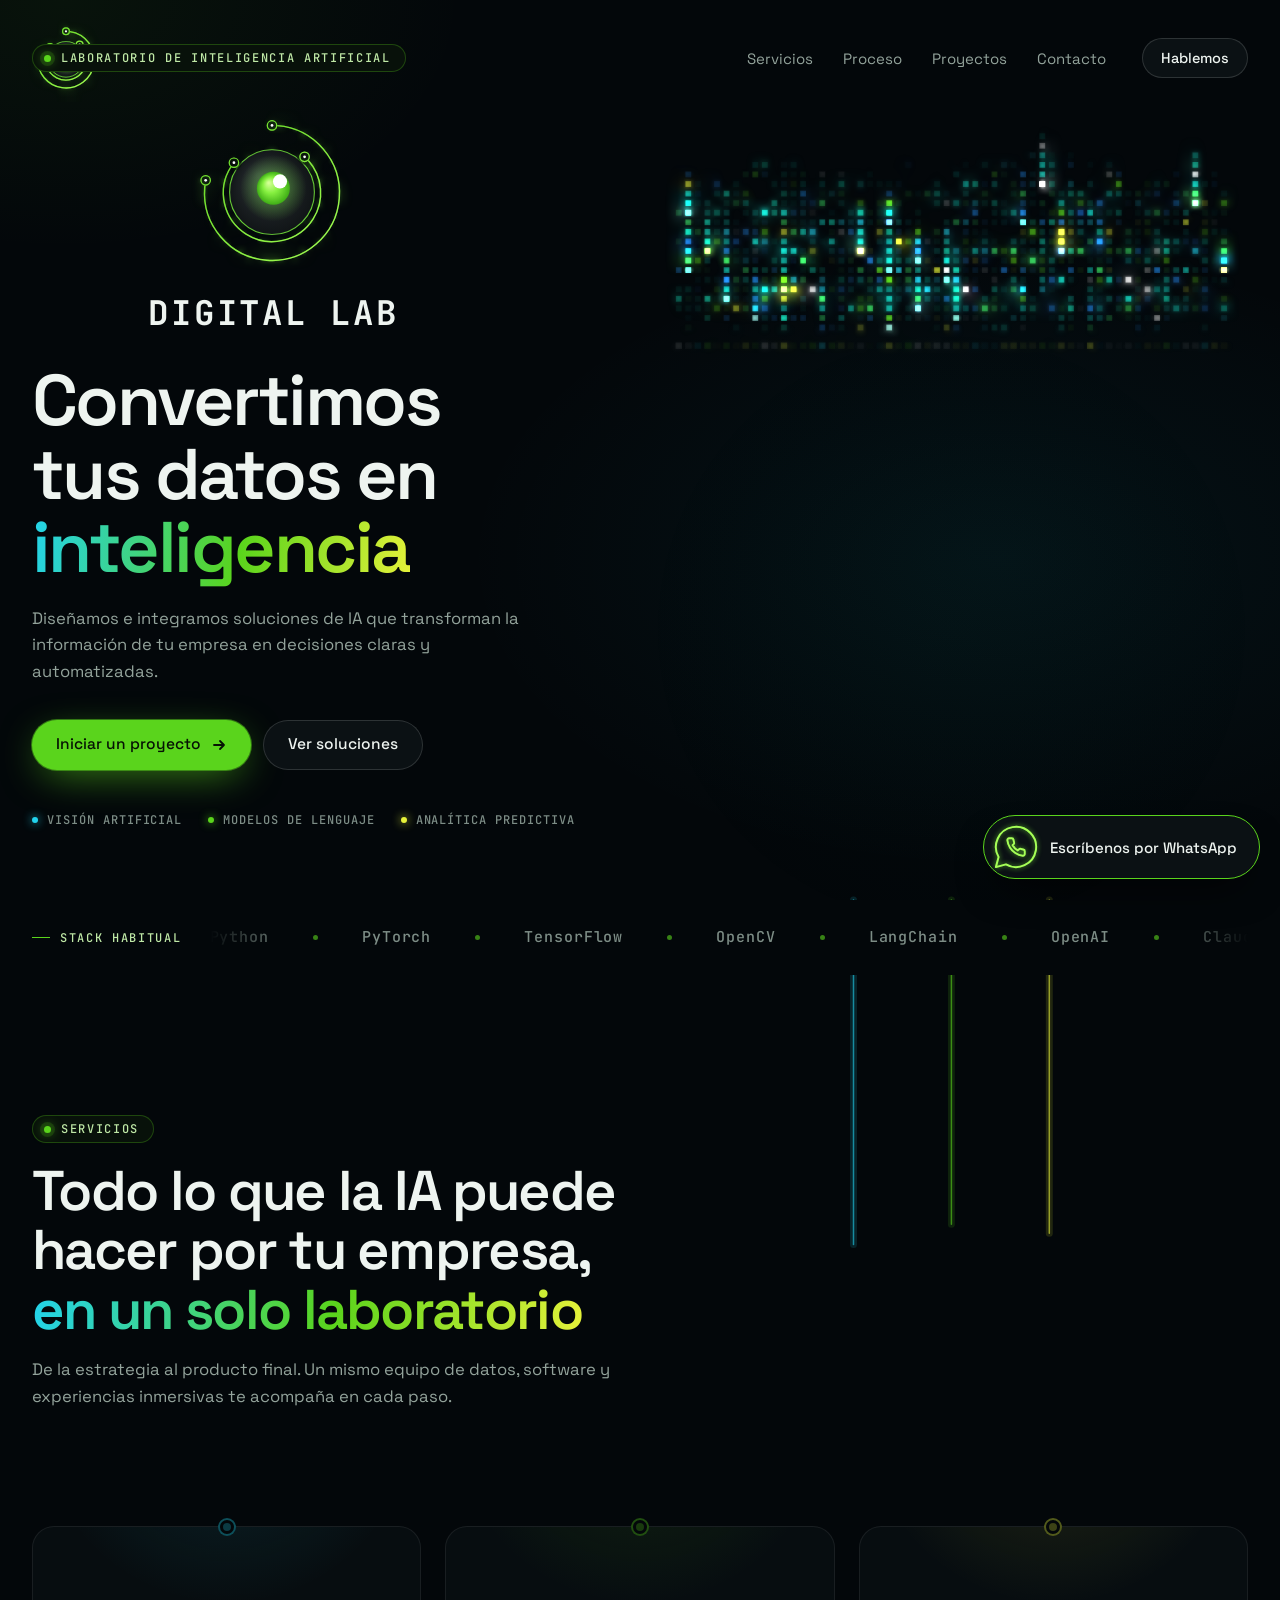
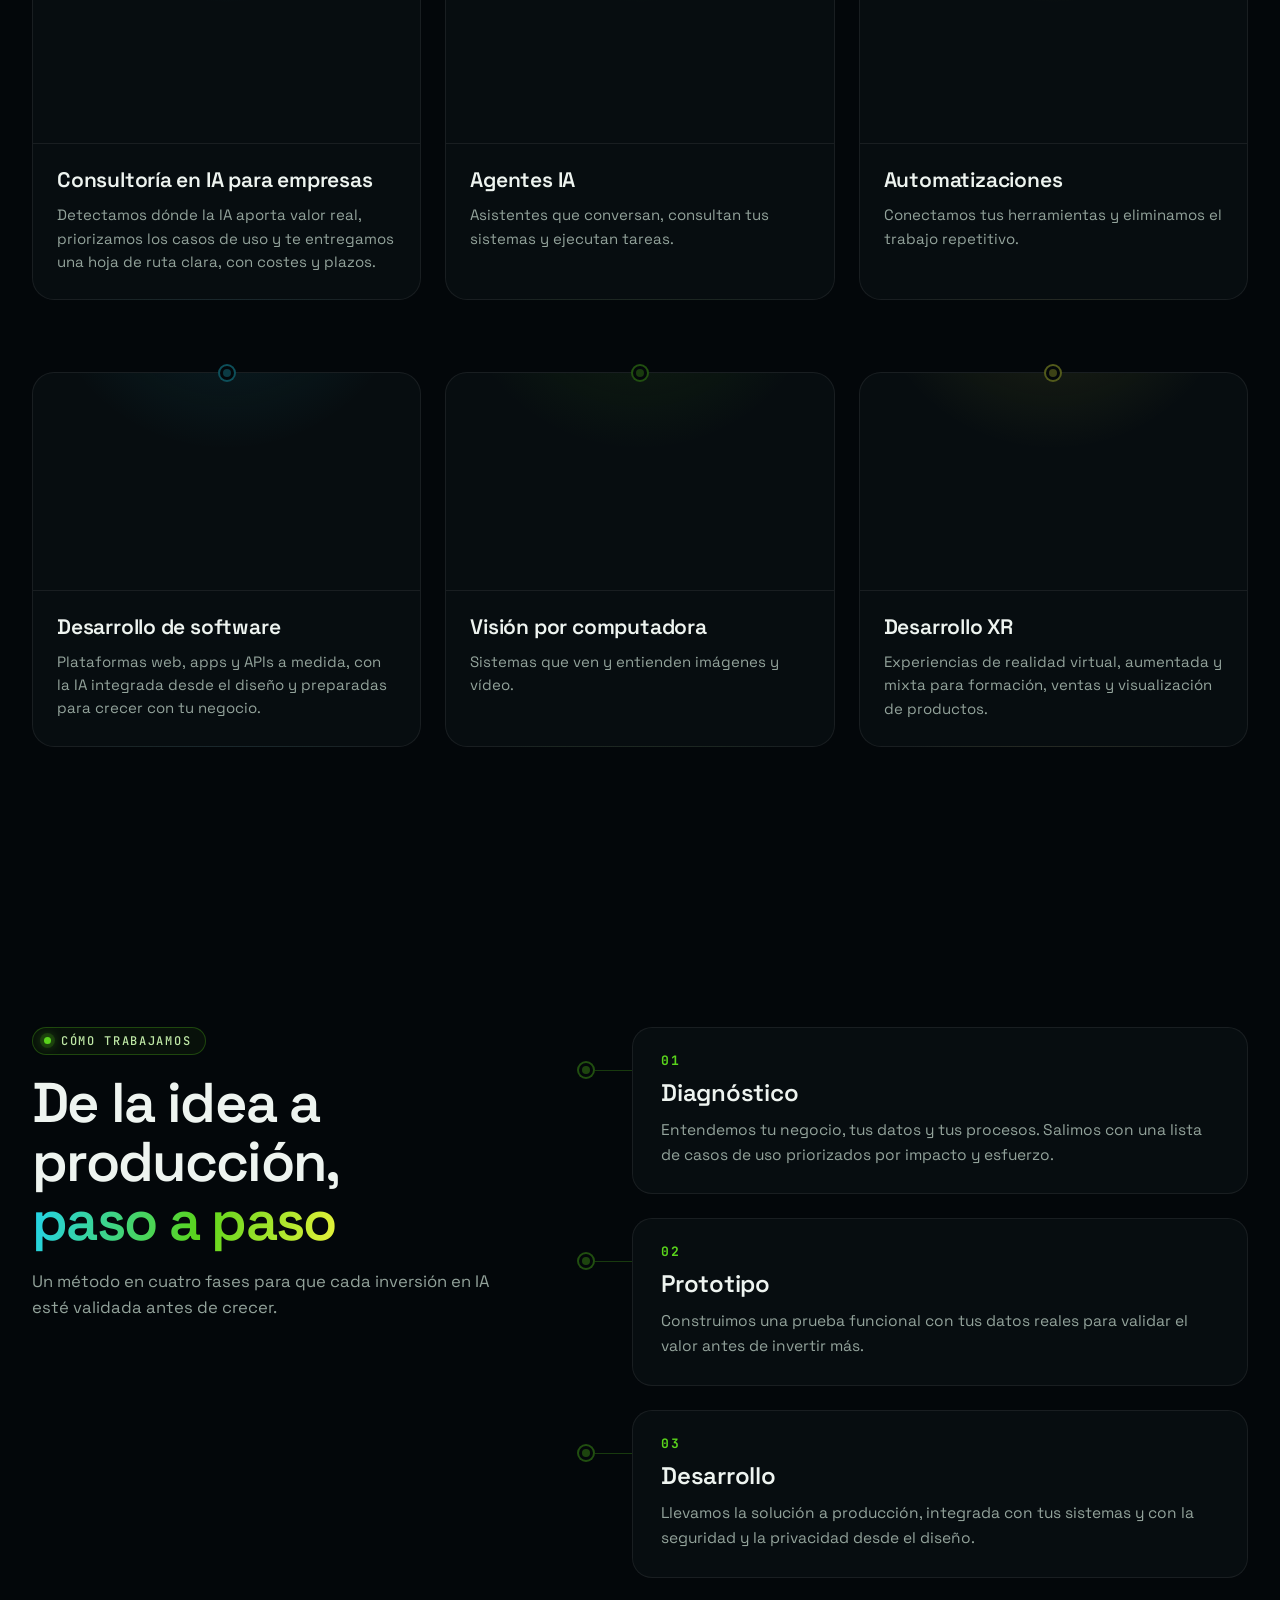
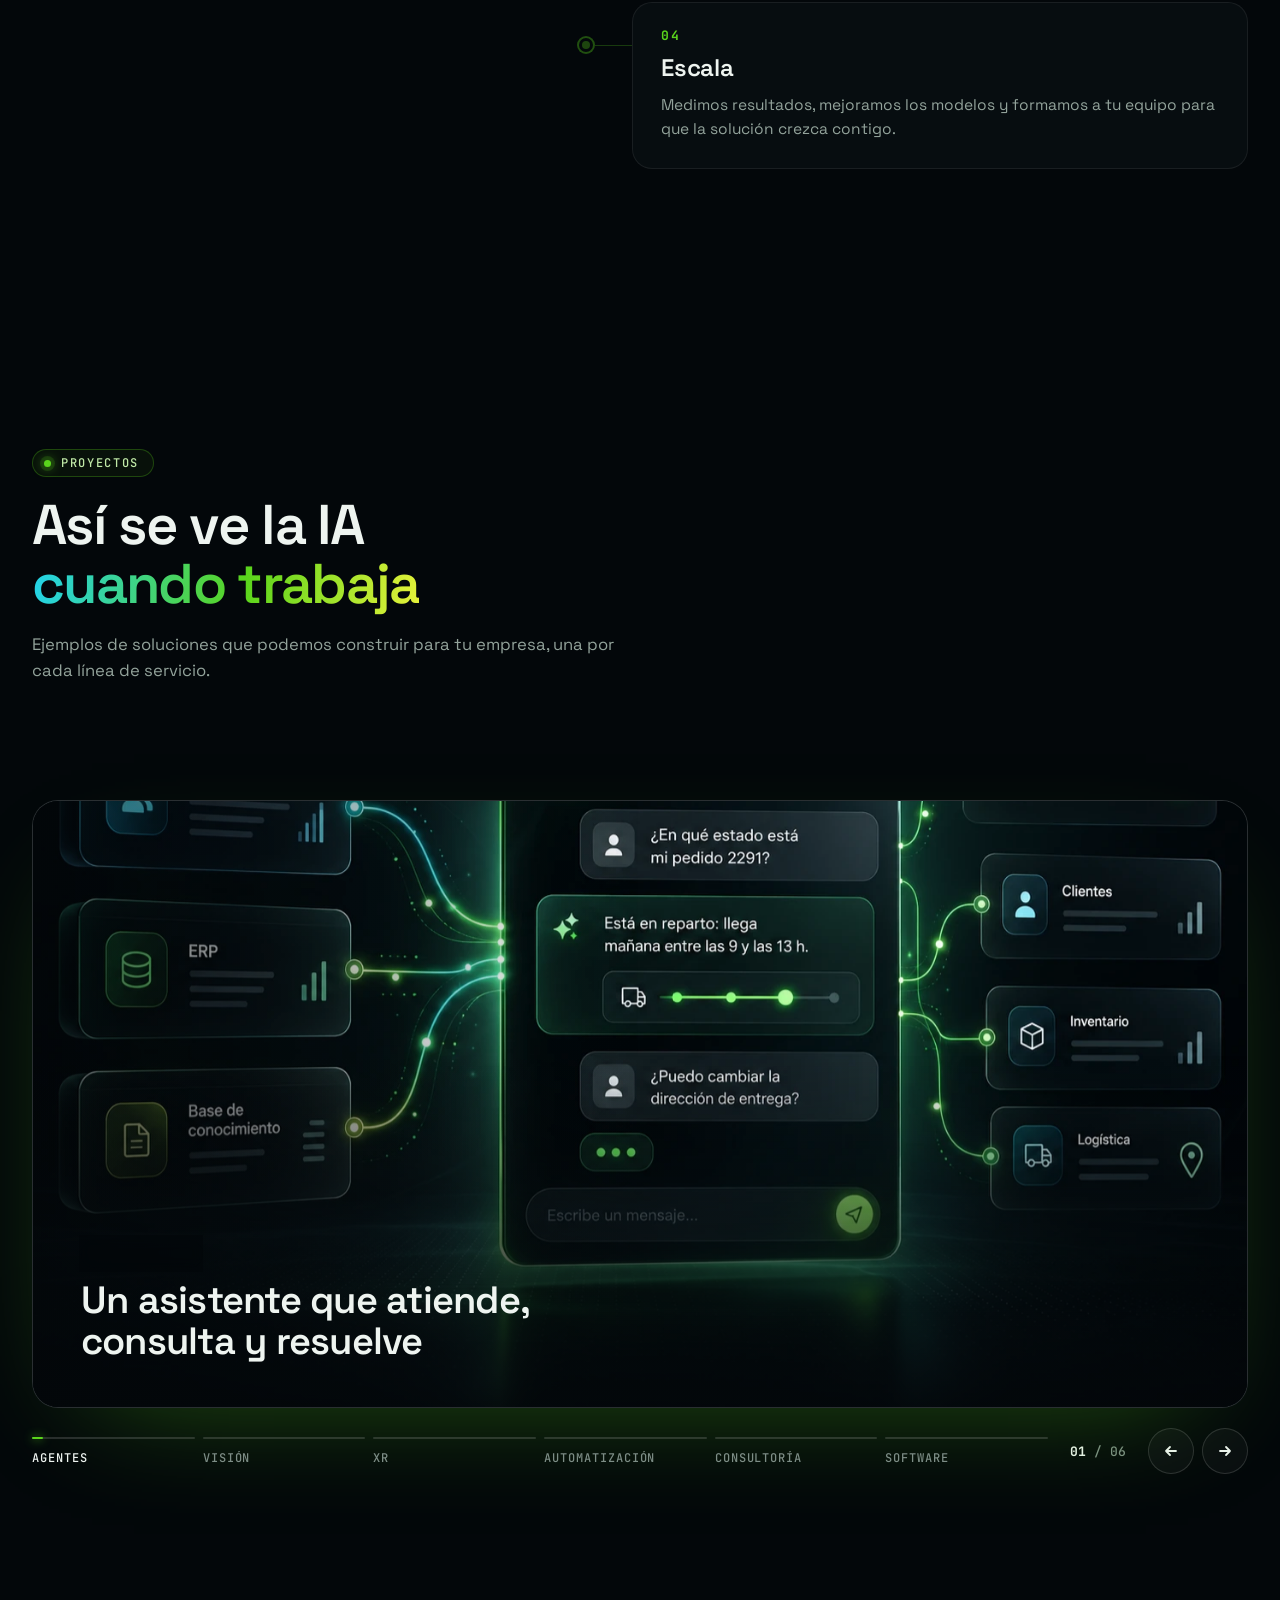
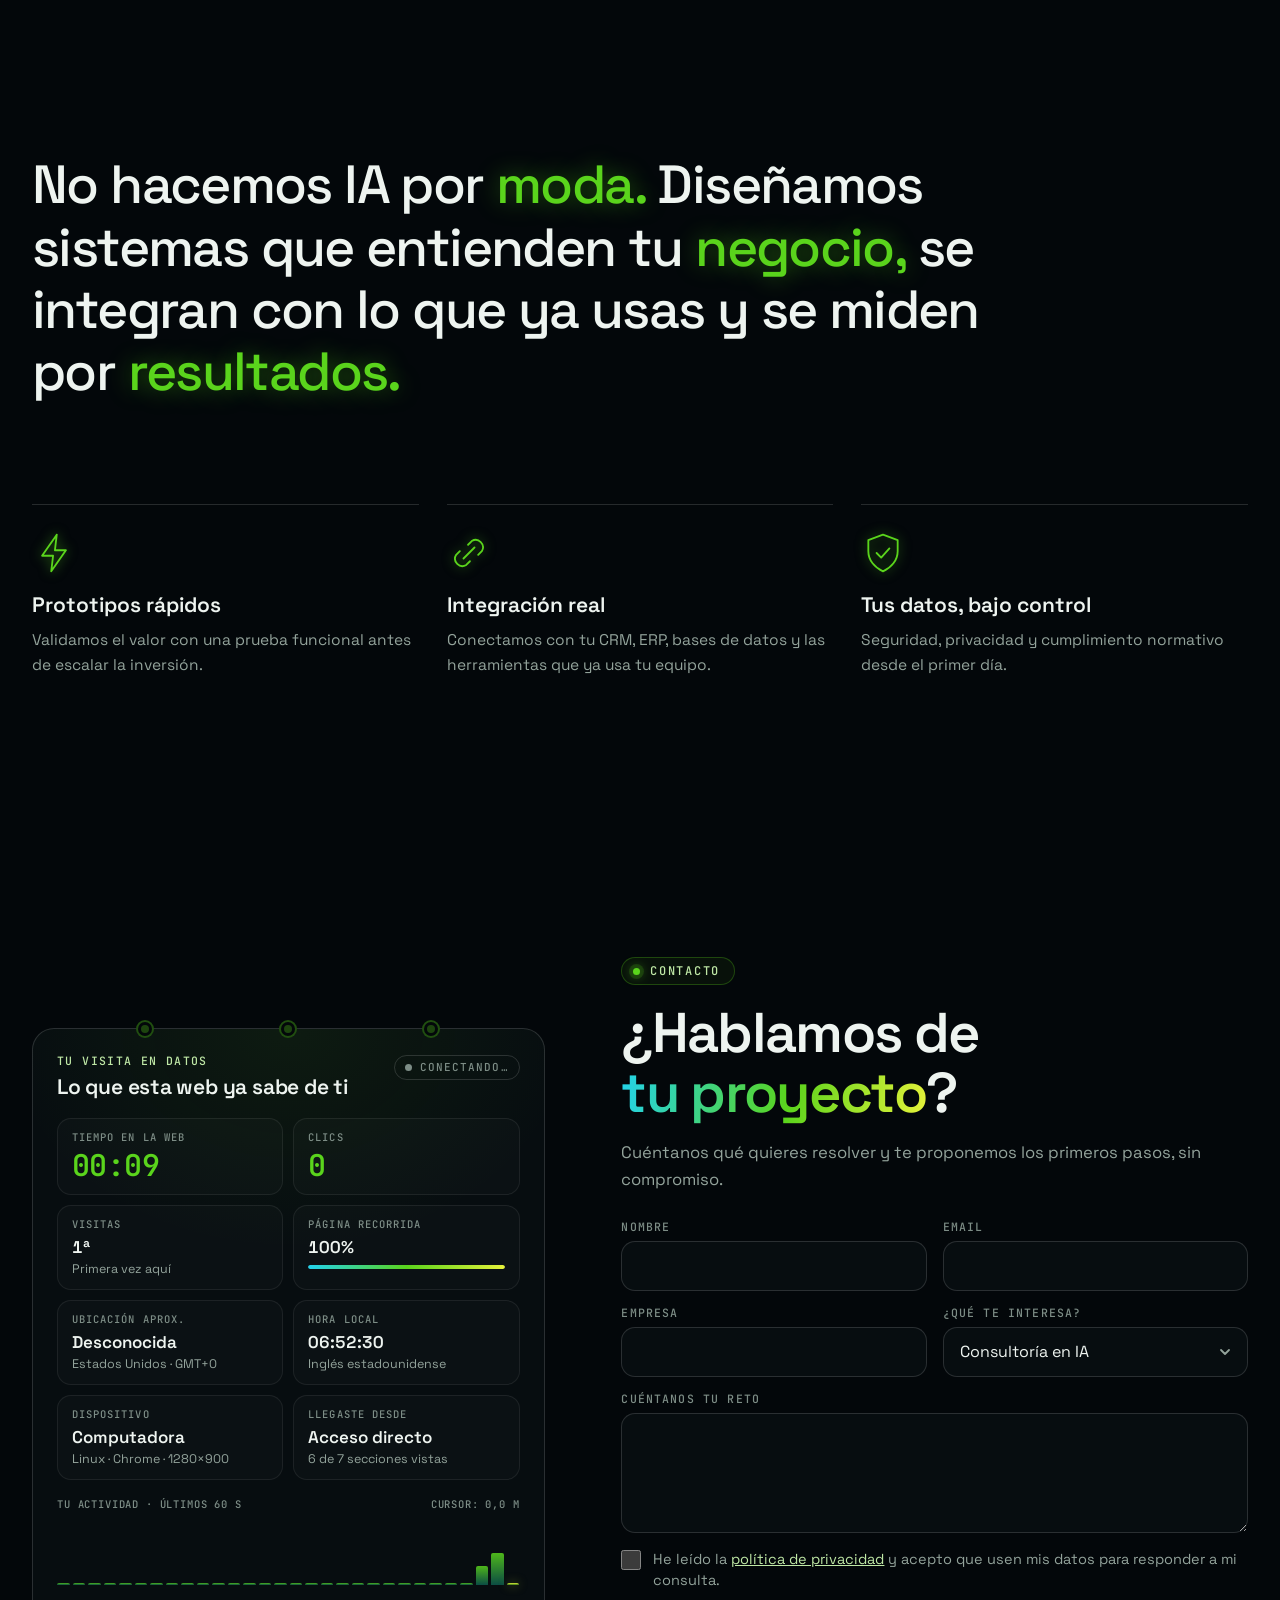
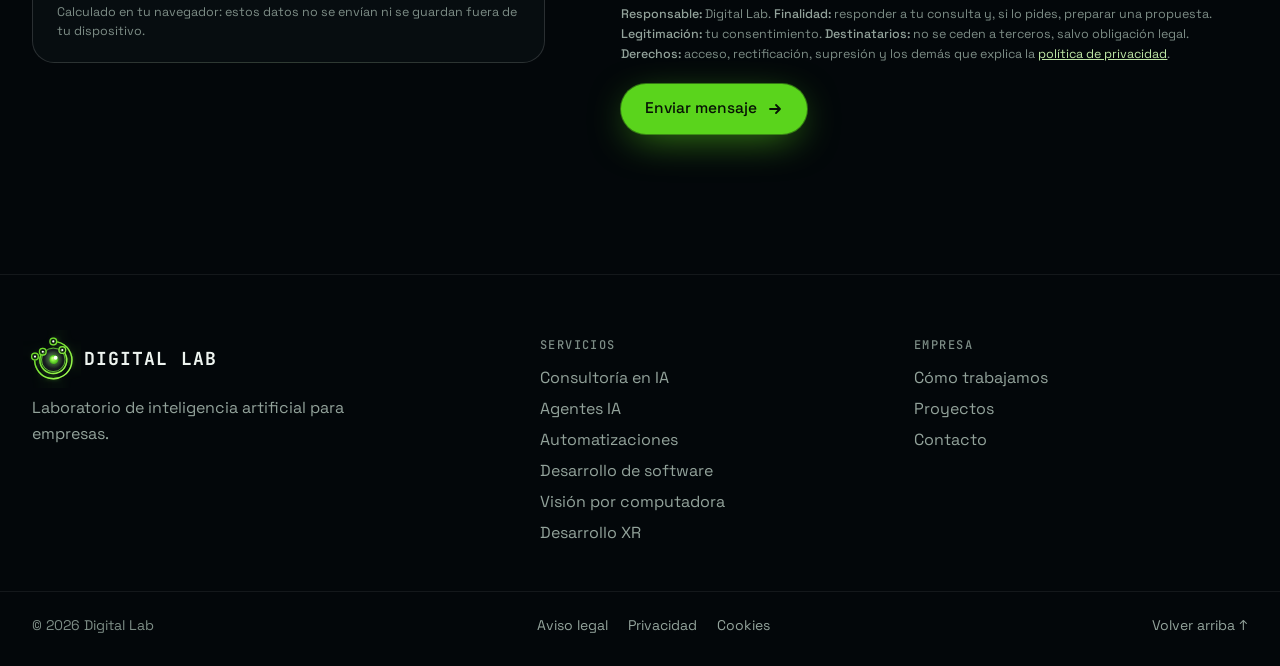
==== index.html @ 2e9ba412 "Seguridad y protección de datos: cabeceras, tipografías propias y textos legales Seguridad - .htacce" ====
<!doctype html>
<html lang="es">
<head>
  <meta charset="utf-8">
  <meta name="viewport" content="width=device-width, initial-scale=1, viewport-fit=cover">
  <title>Digital Lab | Inteligencia artificial para empresas</title>
  <meta name="description" content="Diseñamos e integramos soluciones de inteligencia artificial para empresas: agentes IA, automatizaciones, visión por computadora, software a medida y XR.">
  <link rel="canonical" href="https://dl-dev.com/">
  <meta name="robots" content="index, follow, max-image-preview:large">
  <meta name="theme-color" content="#03070a">
  <meta name="color-scheme" content="dark">

  <!-- Iconos -->
  <link rel="icon" href="favicon.ico" sizes="32x32">
  <link rel="icon" href="favicon.svg" type="image/svg+xml">
  <link rel="apple-touch-icon" href="apple-touch-icon.png">
  <link rel="manifest" href="site.webmanifest">

  <!-- Al compartir el enlace (WhatsApp, LinkedIn, Facebook, X…) -->
  <meta property="og:type" content="website">
  <meta property="og:site_name" content="Digital Lab">
  <meta property="og:url" content="https://dl-dev.com/">
  <meta property="og:title" content="Digital Lab | Inteligencia artificial para empresas">
  <meta property="og:description" content="Convertimos tus datos en inteligencia. Agentes IA, automatizaciones, visión por computadora, software a medida y XR para tu empresa.">
  <meta property="og:image" content="https://dl-dev.com/og-image.jpg">
  <meta property="og:image:width" content="1200">
  <meta property="og:image:height" content="630">
  <meta property="og:image:alt" content="Digital Lab: convertimos tus datos en inteligencia">
  <meta name="twitter:card" content="summary_large_image">
  <meta name="twitter:title" content="Digital Lab | Inteligencia artificial para empresas">
  <meta name="twitter:description" content="Convertimos tus datos en inteligencia. Agentes IA, automatizaciones, visión por computadora, software a medida y XR para tu empresa.">
  <meta name="twitter:image" content="https://dl-dev.com/og-image.jpg">

  <!-- Tipografías propias (sin Google Fonts): se precargan para que el texto aparezca antes -->
  <link rel="preload" href="fonts/space-grotesk-latin.woff2" as="font" type="font/woff2" crossorigin>
  <link rel="preload" href="fonts/jetbrains-mono-latin.woff2" as="font" type="font/woff2" crossorigin>
  <!-- ?v= obliga a los navegadores a descargar la versión nueva tras cada cambio (súbelo al publicar) -->
  <link rel="stylesheet" href="styles.css?v=20261016b">

  <!-- Datos estructurados para buscadores (schema.org) -->
  <script type="application/ld+json">
  {
    "@context": "https://schema.org",
    "@graph": [
      {
        "@type": "Organization",
        "@id": "https://dl-dev.com/#organizacion",
        "name": "Digital Lab",
        "url": "https://dl-dev.com/",
        "logo": "https://dl-dev.com/icon-512.png",
        "image": "https://dl-dev.com/og-image.jpg",
        "description": "Laboratorio de inteligencia artificial para empresas: consultoría en IA, agentes IA, automatizaciones, desarrollo de software, visión por computadora y desarrollo XR.",
        "contactPoint": {
          "@type": "ContactPoint",
          "telephone": "+54 9 3496 532749",
          "contactType": "customer service",
          "availableLanguage": ["es"]
        },
        "knowsAbout": ["Inteligencia artificial", "Agentes IA", "Automatización de procesos", "Visión por computadora", "Desarrollo de software", "Realidad virtual y aumentada"],
        "hasOfferCatalog": {
          "@type": "OfferCatalog",
          "name": "Servicios de inteligencia artificial",
          "itemListElement": [
            { "@type": "Offer", "itemOffered": { "@type": "Service", "name": "Consultoría en IA para empresas", "description": "Detectamos dónde la IA aporta valor real, priorizamos los casos de uso y entregamos una hoja de ruta clara, con costes y plazos." } },
            { "@type": "Offer", "itemOffered": { "@type": "Service", "name": "Agentes IA", "description": "Asistentes que conversan, consultan tus sistemas y ejecutan tareas." } },
            { "@type": "Offer", "itemOffered": { "@type": "Service", "name": "Automatizaciones", "description": "Conectamos tus herramientas y eliminamos el trabajo repetitivo." } },
            { "@type": "Offer", "itemOffered": { "@type": "Service", "name": "Desarrollo de software", "description": "Plataformas web, apps y APIs a medida, con la IA integrada desde el diseño y preparadas para crecer con tu negocio." } },
            { "@type": "Offer", "itemOffered": { "@type": "Service", "name": "Visión por computadora", "description": "Sistemas que ven y entienden imágenes y vídeo." } },
            { "@type": "Offer", "itemOffered": { "@type": "Service", "name": "Desarrollo XR", "description": "Experiencias de realidad virtual, aumentada y mixta para formación, ventas y visualización de productos." } }
          ]
        }
      },
      {
        "@type": "WebSite",
        "@id": "https://dl-dev.com/#web",
        "url": "https://dl-dev.com/",
        "name": "Digital Lab",
        "inLanguage": "es",
        "publisher": { "@id": "https://dl-dev.com/#organizacion" }
      },
      {
        "@type": "WebPage",
        "@id": "https://dl-dev.com/#pagina",
        "url": "https://dl-dev.com/",
        "name": "Digital Lab | Inteligencia artificial para empresas",
        "description": "Diseñamos e integramos soluciones de inteligencia artificial para empresas: agentes IA, automatizaciones, visión por computadora, software a medida y XR.",
        "inLanguage": "es",
        "isPartOf": { "@id": "https://dl-dev.com/#web" },
        "about": { "@id": "https://dl-dev.com/#organizacion" },
        "primaryImageOfPage": { "@type": "ImageObject", "url": "https://dl-dev.com/og-image.jpg", "width": 1200, "height": 630 }
      }
    ]
  }
  </script>
</head>
<body>
  <!-- Hilos de luz que salen del hero y recorren toda la página (los dibuja js/landing.js) -->
  <svg class="flow" aria-hidden="true"></svg>

  <!-- ============ Navegación ============ -->
  <header class="nav" data-nav>
    <div class="nav__inner">
      <!-- Arriba se ve la cápsula; al pasar el logo grande del hero vuelve la marca pequeña -->
      <div class="nav__lead">
        <a class="brand" href="#inicio" aria-label="Digital Lab, inicio">
          <canvas class="brand__eye" aria-hidden="true"></canvas>
          <span>DIGITAL LAB</span>
        </a>
        <p class="eyebrow nav__eyebrow"><i></i>Laboratorio de inteligencia artificial</p>
      </div>
      <nav class="nav__menu" id="menu" aria-label="Principal">
        <a href="#servicios">Servicios</a>
        <a href="#proceso">Proceso</a>
        <a href="#proyectos">Proyectos</a>
        <a href="#contacto">Contacto</a>
        <a class="btn btn--primary btn--sm nav__menu-cta" href="#contacto">Hablemos</a>
      </nav>
      <a class="btn btn--ghost btn--sm nav__cta" href="#contacto">Hablemos</a>
      <button class="nav__toggle" type="button" aria-expanded="false" aria-controls="menu" aria-label="Abrir menú">
        <span></span><span></span>
      </button>
    </div>
  </header>

  <main>
    <!-- ============ Hero ============ -->
    <section class="hero" id="inicio">
      <canvas class="hero__canvas" aria-hidden="true"></canvas>
      <div class="hero__inner">
        <div class="hero__copy">
          <!-- Logo grande; en escritorio la fila de puntos de la animación hace de línea bajo el nombre -->
          <div class="brandblock fade-in" data-brandblock>
            <div class="lockup" data-lockup aria-label="Digital Lab">
              <canvas class="lockup__eye" aria-hidden="true"></canvas>
              <span class="wordmark">DIGITAL LAB</span>
            </div>
            <span class="rule" aria-hidden="true"></span>
          </div>
          <h1 data-build>Convertimos tus datos en <span class="grad">inteligencia</span></h1>
          <p class="lead reveal-in" style="--d:.45s">
            Diseñamos e integramos soluciones de IA que transforman la información
            de tu empresa en decisiones claras y automatizadas.
          </p>
          <div class="cta reveal-in" style="--d:.6s">
            <a class="btn btn--primary" href="#contacto">
              Iniciar un proyecto
              <svg viewBox="0 0 16 16" fill="none" stroke="currentColor" stroke-width="1.8" stroke-linecap="round" stroke-linejoin="round" aria-hidden="true"><path d="M3 8h10M9 4l4 4-4 4"/></svg>
            </a>
            <a class="btn btn--ghost" href="#servicios">Ver soluciones</a>
          </div>
          <ul class="tags reveal-in" style="--d:.75s">
            <li style="--c:var(--cyan)">Visión artificial</li>
            <li style="--c:var(--green)">Modelos de lenguaje</li>
            <li style="--c:var(--lime)">Analítica predictiva</li>
          </ul>
        </div>
        <div class="hero__visual" aria-hidden="true"></div>
      </div>
    </section>

    <!-- ============ Tecnologías ============ -->
    <section class="stack" aria-label="Tecnologías con las que trabajamos">
      <p class="stack__label">Stack habitual</p>
      <div class="marquee">
        <ul class="marquee__track">
          <li>Python</li><li>PyTorch</li><li>TensorFlow</li><li>OpenCV</li><li>LangChain</li><li>OpenAI</li>
          <li>Claude</li><li>Hugging Face</li><li>Node.js</li><li>React</li><li>Unity</li><li>Unreal Engine</li>
          <li>WebXR</li><li>AWS</li><li>Azure</li><li>Google Cloud</li><li>Docker</li><li>n8n</li>
        </ul>
        <ul class="marquee__track" aria-hidden="true">
          <li>Python</li><li>PyTorch</li><li>TensorFlow</li><li>OpenCV</li><li>LangChain</li><li>OpenAI</li>
          <li>Claude</li><li>Hugging Face</li><li>Node.js</li><li>React</li><li>Unity</li><li>Unreal Engine</li>
          <li>WebXR</li><li>AWS</li><li>Azure</li><li>Google Cloud</li><li>Docker</li><li>n8n</li>
        </ul>
      </div>
    </section>

    <!-- ============ Servicios ============ -->
    <section class="section services" id="servicios">
      <div class="wrap">
        <header class="section__head" data-flow-head data-reveal>
          <p class="eyebrow"><i></i>Servicios</p>
          <h2 data-build>Todo lo que la IA puede hacer por tu empresa, <span class="grad">en un solo laboratorio</span></h2>
          <p class="lead">
            De la estrategia al producto final. Un mismo equipo de datos, software y experiencias
            inmersivas te acompaña en cada paso.
          </p>
        </header>

        <div class="services__grid">
          <article class="svc" style="--c:var(--cyan)" data-flow-card="0" data-reveal>
            <span class="svc__port" data-flow-node="0" aria-hidden="true"></span>
            <div class="svc__art"><canvas data-mini="consultoria" aria-hidden="true"></canvas></div>
            <div class="svc__body">
              <h3>Consultoría en IA para empresas</h3>
              <p>Detectamos dónde la IA aporta valor real, priorizamos los casos de uso y te entregamos una hoja de ruta clara, con costes y plazos.</p>
            </div>
          </article>

          <article class="svc" style="--c:var(--green)" data-flow-card="1" data-reveal>
            <span class="svc__port" data-flow-node="1" aria-hidden="true"></span>
            <div class="svc__art"><canvas data-mini="agentes" aria-hidden="true"></canvas></div>
            <div class="svc__body">
              <h3>Agentes IA</h3>
              <p>Asistentes que conversan, consultan tus sistemas y ejecutan tareas.</p>
            </div>
          </article>

          <article class="svc" style="--c:var(--lime)" data-flow-card="2" data-reveal>
            <span class="svc__port" data-flow-node="2" aria-hidden="true"></span>
            <div class="svc__art"><canvas data-mini="automatizacion" aria-hidden="true"></canvas></div>
            <div class="svc__body">
              <h3>Automatizaciones</h3>
              <p>Conectamos tus herramientas y eliminamos el trabajo repetitivo.</p>
            </div>
          </article>

          <article class="svc" style="--c:var(--cyan)" data-flow-card="3" data-reveal>
            <span class="svc__port" data-flow-node="0" aria-hidden="true"></span>
            <div class="svc__art"><canvas data-mini="software" aria-hidden="true"></canvas></div>
            <div class="svc__body">
              <h3>Desarrollo de software</h3>
              <p>Plataformas web, apps y APIs a medida, con la IA integrada desde el diseño y preparadas para crecer con tu negocio.</p>
            </div>
          </article>

          <article class="svc" style="--c:var(--green)" data-flow-card="4" data-reveal>
            <span class="svc__port" data-flow-node="1" aria-hidden="true"></span>
            <div class="svc__art"><canvas data-mini="vision" aria-hidden="true"></canvas></div>
            <div class="svc__body">
              <h3>Visión por computadora</h3>
              <p>Sistemas que ven y entienden imágenes y vídeo.</p>
            </div>
          </article>

          <article class="svc" style="--c:var(--lime)" data-flow-card="5" data-reveal>
            <span class="svc__port" data-flow-node="2" aria-hidden="true"></span>
            <div class="svc__art"><canvas data-mini="xr" aria-hidden="true"></canvas></div>
            <div class="svc__body">
              <h3>Desarrollo XR</h3>
              <p>Experiencias de realidad virtual, aumentada y mixta para formación, ventas y visualización de productos.</p>
            </div>
          </article>
        </div>
      </div>
    </section>

    <!-- ============ Proceso ============ -->
    <section class="section process" id="proceso">
      <div class="wrap">
        <header class="section__head" data-reveal>
          <p class="eyebrow"><i></i>Cómo trabajamos</p>
          <h2 data-build>De la idea a producción, <span class="grad">paso a paso</span></h2>
          <p class="lead">Un método en cuatro fases para que cada inversión en IA esté validada antes de crecer.</p>
        </header>

        <ol class="steps" data-flow-steps>
          <li class="step" data-reveal>
            <span class="step__dot" data-flow-node="1" aria-hidden="true"></span>
            <div class="step__card">
              <span class="step__num">01</span>
              <h3>Diagnóstico</h3>
              <p>Entendemos tu negocio, tus datos y tus procesos. Salimos con una lista de casos de uso priorizados por impacto y esfuerzo.</p>
            </div>
          </li>
          <li class="step" data-reveal>
            <span class="step__dot" data-flow-node="1" aria-hidden="true"></span>
            <div class="step__card">
              <span class="step__num">02</span>
              <h3>Prototipo</h3>
              <p>Construimos una prueba funcional con tus datos reales para validar el valor antes de invertir más.</p>
            </div>
          </li>
          <li class="step" data-reveal>
            <span class="step__dot" data-flow-node="1" aria-hidden="true"></span>
            <div class="step__card">
              <span class="step__num">03</span>
              <h3>Desarrollo</h3>
              <p>Llevamos la solución a producción, integrada con tus sistemas y con la seguridad y la privacidad desde el diseño.</p>
            </div>
          </li>
          <li class="step" data-reveal>
            <span class="step__dot" data-flow-node="1" aria-hidden="true"></span>
            <div class="step__card">
              <span class="step__num">04</span>
              <h3>Escala</h3>
              <p>Medimos resultados, mejoramos los modelos y formamos a tu equipo para que la solución crezca contigo.</p>
            </div>
          </li>
        </ol>
      </div>
    </section>

    <!-- ============ Proyectos (carrusel) ============ -->
    <section class="section projects" id="proyectos">
      <div class="wrap">
        <header class="section__head" data-reveal>
          <p class="eyebrow"><i></i>Proyectos</p>
          <h2 data-build>Así se ve la IA <span class="grad">cuando trabaja</span></h2>
          <p class="lead">Ejemplos de soluciones que podemos construir para tu empresa, una por cada línea de servicio.</p>
        </header>

        <!-- Para cambiar las imágenes, sustituye los archivos de img/ manteniendo el nombre (se recortan al centro para llenar el recuadro) -->
        <div class="carousel" data-carousel data-flow-carousel aria-roledescription="carrusel" aria-label="Proyectos de ejemplo" tabindex="0">
          <div class="carousel__viewport">
            <figure class="slide is-active" aria-roledescription="diapositiva" aria-label="1 de 6">
              <img src="img/agentes.webp" style="object-position: 50% 80%" alt="Asistente de chat conectado al CRM, al ERP y a la base de conocimiento, y a pedidos, clientes, inventario y logística" width="1448" height="1086">
              <figcaption>
                <span class="slide__tag" style="--c:var(--green)">Agentes IA</span>
                <h3>Un asistente que atiende, consulta y resuelve</h3>
              </figcaption>
            </figure>
            <figure class="slide" aria-roledescription="diapositiva" aria-label="2 de 6">
              <img src="img/vision.webp" alt="Cámara de inspección sobre una cinta de cajas que detecta una caja dañada y marca las correctas" width="1448" height="1086" loading="lazy">
              <figcaption>
                <span class="slide__tag" style="--c:var(--green)">Visión por computadora</span>
                <h3>Inspección de calidad en la línea de producción</h3>
              </figcaption>
            </figure>
            <figure class="slide" aria-roledescription="diapositiva" aria-label="3 de 6">
              <img src="img/xr.webp" alt="Persona con gafas de realidad mixta que manipula un engranaje holográfico siguiendo una guía paso a paso" width="1448" height="1086" loading="lazy">
              <figcaption>
                <span class="slide__tag" style="--c:var(--lime)">Desarrollo XR</span>
                <h3>Formación inmersiva en realidad virtual</h3>
              </figcaption>
            </figure>
            <figure class="slide" aria-roledescription="diapositiva" aria-label="4 de 6">
              <img src="img/automatizacion.webp" alt="Documentos que pasan por estaciones de lectura, validación y envío hasta una base de datos" width="1448" height="1086" loading="lazy">
              <figcaption>
                <span class="slide__tag" style="--c:var(--lime)">Automatizaciones</span>
                <h3>Documentos que se procesan solos</h3>
              </figcaption>
            </figure>
            <figure class="slide" aria-roledescription="diapositiva" aria-label="5 de 6">
              <img src="img/consultoria.webp" style="object-position: 50% 80%" alt="Matriz de impacto y esfuerzo con las oportunidades de IA priorizadas" width="1448" height="1086" loading="lazy">
              <figcaption>
                <span class="slide__tag" style="--c:var(--cyan)">Consultoría en IA</span>
                <h3>Hoja de ruta de IA para dirección</h3>
              </figcaption>
            </figure>
            <figure class="slide" aria-roledescription="diapositiva" aria-label="6 de 6">
              <img src="img/software.webp" alt="Capas de una plataforma a medida: interfaz, servicios, inteligencia artificial y datos" width="1448" height="1086" loading="lazy">
              <figcaption>
                <span class="slide__tag" style="--c:var(--cyan)">Desarrollo de software</span>
                <h3>Plataforma a medida con IA integrada</h3>
              </figcaption>
            </figure>
            <span class="carousel__scan" aria-hidden="true"></span>
          </div>

          <div class="carousel__bar">
            <div class="carousel__tabs" role="tablist" aria-label="Elegir proyecto">
              <button type="button" role="tab" class="carousel__tab is-active" aria-selected="true"><span>Agentes</span></button>
              <button type="button" role="tab" class="carousel__tab" aria-selected="false"><span>Visión</span></button>
              <button type="button" role="tab" class="carousel__tab" aria-selected="false"><span>XR</span></button>
              <button type="button" role="tab" class="carousel__tab" aria-selected="false"><span>Automatización</span></button>
              <button type="button" role="tab" class="carousel__tab" aria-selected="false"><span>Consultoría</span></button>
              <button type="button" role="tab" class="carousel__tab" aria-selected="false"><span>Software</span></button>
            </div>
            <p class="carousel__count" aria-live="polite"><b>01</b> / 06</p>
            <div class="carousel__arrows">
              <button type="button" class="carousel__arrow" data-dir="-1" aria-label="Proyecto anterior">
                <svg viewBox="0 0 16 16" fill="none" stroke="currentColor" stroke-width="1.8" stroke-linecap="round" stroke-linejoin="round" aria-hidden="true"><path d="M13 8H3M7 4L3 8l4 4"/></svg>
              </button>
              <button type="button" class="carousel__arrow" data-dir="1" aria-label="Proyecto siguiente">
                <svg viewBox="0 0 16 16" fill="none" stroke="currentColor" stroke-width="1.8" stroke-linecap="round" stroke-linejoin="round" aria-hidden="true"><path d="M3 8h10M9 4l4 4-4 4"/></svg>
              </button>
            </div>
          </div>
        </div>
      </div>
    </section>

    <!-- ============ Manifiesto ============ -->
    <section class="section manifesto" data-flow-manifesto>
      <div class="wrap">
        <p class="manifesto__text" data-words data-build>
          No hacemos IA por moda. Diseñamos sistemas que entienden tu negocio, se integran con lo que ya usas y se miden por resultados.
        </p>
        <ul class="pillars">
          <li class="pillar" data-reveal style="--d:0s">
            <svg class="pillar__icon" viewBox="0 0 48 48" fill="none" aria-hidden="true"><path d="M27 4 11 27h12l-2 17 16-23H25l2-17Z"/></svg>
            <h3>Prototipos rápidos</h3>
            <p>Validamos el valor con una prueba funcional antes de escalar la inversión.</p>
          </li>
          <li class="pillar" data-reveal style="--d:.12s">
            <svg class="pillar__icon" viewBox="0 0 48 48" fill="none" aria-hidden="true"><path d="M18 30l12-12M14 22l-4 4a8 8 0 0 0 11 11l4-4M34 26l4-4a8 8 0 0 0-11-11l-4 4"/></svg>
            <h3>Integración real</h3>
            <p>Conectamos con tu CRM, ERP, bases de datos y las herramientas que ya usa tu equipo.</p>
          </li>
          <li class="pillar" data-reveal style="--d:.24s">
            <svg class="pillar__icon" viewBox="0 0 48 48" fill="none" aria-hidden="true"><path d="M24 4 8 10v12c0 10 7 18 16 22 9-4 16-12 16-22V10L24 4Z"/><path d="M17 24l5 5 9-10"/></svg>
            <h3>Tus datos, bajo control</h3>
            <p>Seguridad, privacidad y cumplimiento normativo desde el primer día.</p>
          </li>
        </ul>
      </div>
    </section>

    <!-- ============ Contacto ============ -->
    <section class="section contact" id="contacto">
      <div class="wrap contact__grid">
        <!-- Los hilos de la página terminan aquí: datos reales de la visita, calculados en el navegador -->
        <div class="contact__panel" data-reveal>
          <div class="panel" data-flow-panel>
            <span class="panel__port" style="--x:22%" data-flow-node="0" data-port="0" aria-hidden="true"></span>
            <span class="panel__port" style="--x:50%" data-flow-node="1" data-port="1" aria-hidden="true"></span>
            <span class="panel__port" style="--x:78%" data-flow-node="2" data-port="2" aria-hidden="true"></span>

            <header class="panel__head">
              <div>
                <p class="panel__kicker">Tu visita en datos</p>
                <h3>Lo que esta web ya sabe de ti</h3>
              </div>
              <span class="panel__live" data-live>Conectando…</span>
            </header>

            <dl class="panel__grid">
              <div class="stat stat--big">
                <dt>Tiempo en la web</dt>
                <dd><b data-stat="time">00:00</b></dd>
              </div>
              <div class="stat stat--big">
                <dt>Clics</dt>
                <dd><b data-stat="clicks">0</b></dd>
              </div>
              <div class="stat">
                <dt>Visitas</dt>
                <dd><b data-stat="visits">1ª</b><span data-stat="first">Primera vez aquí</span></dd>
              </div>
              <div class="stat">
                <dt>Página recorrida</dt>
                <dd><b data-stat="scroll">0%</b><span class="stat__bar"><i data-stat="scrollbar"></i></span></dd>
              </div>
              <div class="stat">
                <dt>Ubicación aprox.</dt>
                <dd><b data-stat="place">—</b><span data-stat="country"></span></dd>
              </div>
              <div class="stat">
                <dt>Hora local</dt>
                <dd><b data-stat="clock">--:--</b><span data-stat="lang"></span></dd>
              </div>
              <div class="stat">
                <dt>Dispositivo</dt>
                <dd><b data-stat="device">—</b><span data-stat="screen"></span></dd>
              </div>
              <div class="stat">
                <dt>Llegaste desde</dt>
                <dd><b data-stat="ref">—</b><span data-stat="sections"></span></dd>
              </div>
            </dl>

            <div class="panel__chart">
              <div class="panel__chart-head">
                <span>Tu actividad · últimos 60 s</span>
                <span data-stat="cursor"></span>
              </div>
              <div class="bars" data-bars aria-hidden="true"></div>
            </div>

            <p class="panel__note">Calculado en tu navegador: estos datos no se envían ni se guardan fuera de tu dispositivo.</p>
          </div>
        </div>
        <div class="contact__body" data-reveal>
          <p class="eyebrow"><i></i>Contacto</p>
          <h2 data-build>¿Hablamos de <span class="grad">tu proyecto</span>?</h2>
          <p class="lead">Cuéntanos qué quieres resolver y te proponemos los primeros pasos, sin compromiso.</p>

          <form class="form" data-form novalidate>
            <div class="form__row">
              <label class="field">
                <span>Nombre</span>
                <input id="f-nombre" name="nombre" type="text" autocomplete="name" maxlength="100" required>
              </label>
              <label class="field">
                <span>Email</span>
                <input id="f-email" name="email" type="email" autocomplete="email" maxlength="254" required>
              </label>
            </div>
            <div class="form__row">
              <label class="field">
                <span>Empresa</span>
                <input id="f-empresa" name="empresa" type="text" autocomplete="organization" maxlength="120">
              </label>
              <label class="field">
                <span>¿Qué te interesa?</span>
                <select id="f-servicio" name="servicio">
                  <option>Consultoría en IA</option>
                  <option>Agentes IA</option>
                  <option>Automatizaciones</option>
                  <option>Desarrollo de software</option>
                  <option>Visión por computadora</option>
                  <option>Desarrollo XR</option>
                  <option>Otro proyecto</option>
                </select>
              </label>
            </div>
            <label class="field">
              <span>Cuéntanos tu reto</span>
              <textarea id="f-mensaje" name="mensaje" rows="4" maxlength="3000" required></textarea>
            </label>
            <!-- Campo trampa contra el spam: las personas no lo ven; si llega relleno, el envío se descarta -->
            <div class="form__trap" aria-hidden="true">
              <label>No rellenar <input name="web" type="text" tabindex="-1" autocomplete="off"></label>
            </div>
            <label class="field field--check">
              <input id="f-privacidad" name="privacidad" type="checkbox" required>
              <span>He leído la <a href="privacidad.html">política de privacidad</a> y acepto que usen mis datos para responder a mi consulta.</span>
            </label>
            <p class="form__legal">
              <b>Responsable:</b> Digital Lab. <b>Finalidad:</b> responder a tu consulta y, si lo pides, preparar una propuesta.
              <b>Legitimación:</b> tu consentimiento. <b>Destinatarios:</b> no se ceden a terceros, salvo obligación legal.
              <b>Derechos:</b> acceso, rectificación, supresión y los demás que explica la <a href="privacidad.html">política de privacidad</a>.
            </p>
            <button class="btn btn--primary" type="submit">
              Enviar mensaje
              <svg viewBox="0 0 16 16" fill="none" stroke="currentColor" stroke-width="1.8" stroke-linecap="round" stroke-linejoin="round" aria-hidden="true"><path d="M3 8h10M9 4l4 4-4 4"/></svg>
            </button>
            <p class="form__note" role="status" data-form-note hidden></p>
          </form>
        </div>
      </div>
    </section>
  </main>

  <!-- ============ Pie ============ -->
  <footer class="footer">
    <div class="wrap footer__grid">
      <div class="footer__brand">
        <a class="brand brand--small" href="#inicio" aria-label="Digital Lab, inicio">
          <canvas class="footer__eye" aria-hidden="true"></canvas>
          <span>DIGITAL LAB</span>
        </a>
        <p>Laboratorio de inteligencia artificial para empresas.</p>
      </div>
      <nav class="footer__col" aria-label="Servicios">
        <h3>Servicios</h3>
        <a href="#servicios">Consultoría en IA</a>
        <a href="#servicios">Agentes IA</a>
        <a href="#servicios">Automatizaciones</a>
        <a href="#servicios">Desarrollo de software</a>
        <a href="#servicios">Visión por computadora</a>
        <a href="#servicios">Desarrollo XR</a>
      </nav>
      <nav class="footer__col" aria-label="Empresa">
        <h3>Empresa</h3>
        <a href="#proceso">Cómo trabajamos</a>
        <a href="#proyectos">Proyectos</a>
        <a href="#contacto">Contacto</a>
      </nav>
    </div>
    <div class="wrap footer__bottom">
      <span>© 2026 Digital Lab</span>
      <nav class="footer__legal" aria-label="Información legal">
        <a href="aviso-legal.html">Aviso legal</a>
        <a href="privacidad.html">Privacidad</a>
        <a href="cookies.html">Cookies</a>
      </nav>
      <a href="#inicio">Volver arriba ↑</a>
    </div>
  </footer>

  <!-- ============ WhatsApp (siempre visible) ============ -->
  <div class="wa" data-wa>
    <a class="wa-neon" href="https://wa.me/5493496532749?text=Hola%20Digital%20Lab%2C%20me%20gustar%C3%ADa%20hablar%20sobre%20un%20proyecto." data-wa-link target="_blank" rel="noopener noreferrer" aria-label="Escribir a Digital Lab por WhatsApp">
      <!-- Trazo tenue fijo debajo y trazo de luz que se redibuja encima: el icono nunca se ve cortado -->
      <svg class="wa-neon__icon" viewBox="0 0 64 64" aria-hidden="true">
        <g class="wa-neon__track">
          <path d="M12.1 43.5 9 55l11.5-3.1A23 23 0 1 0 12.1 43.5Z"/>
          <path transform="translate(20 20)" d="M22 16.92v3a2 2 0 0 1-2.18 2 19.79 19.79 0 0 1-8.63-3.07 19.5 19.5 0 0 1-6-6 19.79 19.79 0 0 1-3.07-8.67A2 2 0 0 1 4.11 2h3a2 2 0 0 1 2 1.72 12.84 12.84 0 0 0 .7 2.81 2 2 0 0 1-.45 2.11L8.09 9.91a16 16 0 0 0 6 6l1.27-1.27a2 2 0 0 1 2.11-.45 12.84 12.84 0 0 0 2.81.7A2 2 0 0 1 22 16.92z"/>
        </g>
        <g class="wa-neon__light">
          <path pathLength="1" d="M12.1 43.5 9 55l11.5-3.1A23 23 0 1 0 12.1 43.5Z"/>
          <path pathLength="1" transform="translate(20 20)" d="M22 16.92v3a2 2 0 0 1-2.18 2 19.79 19.79 0 0 1-8.63-3.07 19.5 19.5 0 0 1-6-6 19.79 19.79 0 0 1-3.07-8.67A2 2 0 0 1 4.11 2h3a2 2 0 0 1 2 1.72 12.84 12.84 0 0 0 .7 2.81 2 2 0 0 1-.45 2.11L8.09 9.91a16 16 0 0 0 6 6l1.27-1.27a2 2 0 0 1 2.11-.45 12.84 12.84 0 0 0 2.81.7A2 2 0 0 1 22 16.92z"/>
        </g>
      </svg>
      <span class="wa-neon__label">Escríbenos por WhatsApp</span>
    </a>
  </div>

  <script src="js/hero-animation.js?v=20261016b"></script>
  <script src="js/logo-animations.js?v=20261016b"></script>
  <script src="js/text-build.js?v=20261016b"></script>
  <script src="js/landing.js?v=20261016b"></script>
</body>
</html>
---- styles.css ----
/* Digital Lab · landing
   Oscura y técnica: los hilos de luz del hero bajan por la página y unen las secciones. */
/* Tipografías alojadas en el propio dominio, sin llamadas a Google (licencia SIL OFL: fonts/OFL.txt) */
@font-face {
  font-family: 'Space Grotesk';
  font-style: normal;
  font-weight: 300 700;
  font-display: swap;
  src: url(fonts/space-grotesk-latin.woff2) format('woff2');
  unicode-range: U+0000-00FF, U+0131, U+0152-0153, U+02BB-02BC, U+02C6, U+02DA, U+02DC, U+0304, U+0308, U+0329, U+2000-206F, U+20AC, U+2122, U+2191, U+2193, U+2212, U+2215, U+FEFF, U+FFFD;
}
@font-face {
  font-family: 'JetBrains Mono';
  font-style: normal;
  font-weight: 100 800;
  font-display: swap;
  src: url(fonts/jetbrains-mono-latin.woff2) format('woff2');
  unicode-range: U+0000-00FF, U+0131, U+0152-0153, U+02BB-02BC, U+02C6, U+02DA, U+02DC, U+0304, U+0308, U+0329, U+2000-206F, U+20AC, U+2122, U+2191, U+2193, U+2212, U+2215, U+FEFF, U+FFFD;
}

:root {
  --bg: #03070a;
  --surface: #070d10;
  --surface-2: #0a1417;
  --line: rgba(255, 255, 255, .07);
  --line-2: rgba(255, 255, 255, .14);
  --text: #eef4f0;
  --muted: #93a39b;
  --faint: #7d8d86;
  --green: #5ad41c;
  --cyan: #22d3ee;
  --lime: #e6f23a;
  --soft: #bfe8a6;
  --ink: #061204;
  --warn: #ff9a6a;
  --display: 'Space Grotesk', system-ui, sans-serif;
  --mono: 'JetBrains Mono', ui-monospace, monospace;
  --wrap: 1280px;
  --pad: clamp(16px, 4vw, 32px);
  color-scheme: dark;
}

*, *::before, *::after { box-sizing: border-box; }
html { scroll-behavior: smooth; }
html, body { margin: 0; }
body {
  position: relative;
  background: var(--bg);
  color: var(--text);
  font-family: var(--display);
  -webkit-font-smoothing: antialiased;
  overflow-x: hidden;
  overflow-x: clip;
}
img { display: block; max-width: 100%; }
a { color: inherit; }
:focus-visible { outline: 2px solid var(--green); outline-offset: 3px; }

.wrap { max-width: var(--wrap); margin: 0 auto; padding-inline: var(--pad); }

/* Hilos que recorren la página (por debajo de las secciones, por encima del fondo) */
.flow {
  position: absolute;
  top: 0; left: 0;
  z-index: 1;
  overflow: visible;
  pointer-events: none;
}

/* ---------- Piezas comunes ---------- */
.eyebrow {
  display: inline-flex;
  align-items: center;
  gap: 10px;
  margin: 0;
  padding: 7px 14px 7px 11px;
  border: 1px solid rgba(90, 212, 28, .28);
  border-radius: 999px;
  background: #08110a;   /* opaco: los hilos pasan por detrás */
  color: var(--soft);
  font: 500 12px/1 var(--mono);
  letter-spacing: .14em;
  text-transform: uppercase;
  white-space: nowrap;
}
.eyebrow i {
  width: 7px; height: 7px;
  border-radius: 50%;
  background: var(--green);
  box-shadow: 0 0 0 4px rgba(90, 212, 28, .16), 0 0 12px var(--green);
  animation: beat 2.4s ease-in-out infinite;
}
.grad {
  background: linear-gradient(100deg, var(--cyan) 0%, var(--green) 55%, var(--lime) 100%);
  -webkit-background-clip: text;
  background-clip: text;
  color: transparent;
}
.lead {
  max-width: 56ch;
  margin: 0;
  color: var(--muted);
  font-size: clamp(16px, 1.3vw, 18.5px);
  line-height: 1.6;
}
h1, h2, h3 { text-wrap: balance; }
h2 {
  margin: 0;
  font-size: clamp(32px, 4.4vw, 56px);
  font-weight: 600;
  line-height: 1.06;
  letter-spacing: -.03em;
}

.btn {
  display: inline-flex;
  align-items: center;
  justify-content: center;
  gap: 10px;
  height: 50px;
  padding: 0 24px;
  border: 0;
  border-radius: 999px;
  font: 500 15.5px/1 var(--display);
  text-decoration: none;
  cursor: pointer;
  transition: transform .2s, box-shadow .25s, background .25s, border-color .25s;
}
.btn svg { width: 16px; height: 16px; transition: transform .2s; }
.btn--primary {
  background: var(--green);
  color: var(--ink);
  box-shadow: 0 0 0 1px rgba(90, 212, 28, .5), 0 10px 40px -10px rgba(90, 212, 28, .75);
}
.btn--primary:hover {
  transform: translateY(-1px);
  box-shadow: 0 0 0 1px rgba(120, 235, 60, .8), 0 16px 50px -10px rgba(90, 212, 28, .95);
}
.btn--primary:hover svg { transform: translateX(3px); }
/* Fondos opacos para que ningún hilo se vea a través de los botones */
.btn--ghost {
  color: var(--text);
  border: 1px solid var(--line-2);
  background: #0b1114;
}
.btn--ghost:hover { border-color: rgba(255, 255, 255, .34); background: #12191c; }
.btn--sm { height: 40px; padding: 0 18px; font-size: 14.5px; }

.section {
  position: relative;
  z-index: 2;
  padding-block: clamp(80px, 11vw, 140px);
  scroll-margin-top: 70px;
}
.section__head {
  display: flex;
  flex-direction: column;
  align-items: flex-start;
  gap: 18px;
  max-width: 700px;
  margin-bottom: clamp(64px, 9vw, 116px);
}
.section__head--center { align-items: center; margin-inline: auto; text-align: center; }

/* ---------- Navegación ---------- */
.nav {
  position: fixed;
  top: 0; left: 0; right: 0;
  z-index: 50;
  padding-top: env(safe-area-inset-top, 0px);
  border-bottom: 1px solid transparent;
  transition: background .35s, border-color .35s, backdrop-filter .35s;
}
.nav.is-scrolled {
  background: rgba(3, 7, 10, .74);
  border-color: var(--line);
  backdrop-filter: blur(14px) saturate(140%);
}
.nav__inner {
  position: relative;
  display: flex;
  align-items: center;
  gap: 36px;
  max-width: var(--wrap);
  margin: 0 auto;
  padding: 26px 32px;
  transition: padding .35s;
}
.nav.is-scrolled .nav__inner { padding-block: 10px; }
.brand {
  display: flex;
  align-items: center;
  gap: 18px;
  color: var(--text);
  text-decoration: none;
}
/* El canvas es mayor que el logo para que quepa el brillo; los márgenes negativos lo compensan */
.brand__eye {
  display: block;
  flex: none;
  width: 88px; height: 88px;
  margin: -12px;
  transition: transform .35s;
}
.nav.is-scrolled .brand__eye { transform: scale(.8); }
.brand span {
  font: 700 30px/1 var(--mono);
  letter-spacing: .06em;
  white-space: nowrap;
  transition: font-size .35s;
}
.nav.is-scrolled .brand span { font-size: 24px; }
/* Arriba la cápsula; cuando el logo grande sale de la vista vuelve la marca pequeña */
.nav__lead { display: grid; align-items: center; }
.nav__lead > * { grid-area: 1 / 1; justify-self: start; transition: opacity .4s, visibility .4s; }
.nav__lead .brand { opacity: 0; visibility: hidden; }
.nav.show-brand .nav__lead .brand { opacity: 1; visibility: visible; }
.nav.show-brand .nav__eyebrow { opacity: 0; visibility: hidden; }
.nav__menu { display: flex; align-items: center; gap: 30px; margin-left: auto; }
.nav__menu a:not(.btn) {
  color: var(--muted);
  text-decoration: none;
  font-size: 15px;
  transition: color .2s;
}
.nav__menu a:not(.btn):hover { color: var(--text); }
.nav__menu-cta, .nav__toggle { display: none; }

/* ---------- Hero ---------- */
.hero {
  position: relative;
  min-height: 100vh;
  min-height: 100svh;
  overflow: hidden;
  background:
    radial-gradient(60% 50% at 78% 62%, rgba(34, 211, 238, .06), transparent 70%),
    radial-gradient(45% 40% at 5% 0%, rgba(90, 212, 28, .06), transparent 70%),
    var(--bg);
}
.hero__canvas { position: absolute; inset: 0; z-index: 0; display: block; width: 100%; height: 100%; }
.hero__inner {
  position: relative;
  z-index: 2;
  display: grid;
  grid-template-columns: minmax(0, 1.05fr) minmax(0, 1fr);
  align-items: center;
  max-width: var(--wrap);
  min-height: 100vh;
  min-height: 100svh;
  margin: 0 auto;
  padding: 0 32px;
}
.hero__copy { max-width: 610px; padding: 104px 0 64px; }
.hero__visual { align-self: stretch; min-height: 100svh; }

/* Logo grande: ojo centrado sobre el nombre */
.brandblock { width: min(100%, 480px); margin-bottom: 34px; }
.lockup { display: flex; flex-direction: column; align-items: center; gap: 16px; }
.lockup__eye { display: block; width: 210px; height: 210px; margin: -30px 0 -14px; }
/* El margen negativo compensa el espaciado tras la última letra para centrar el nombre */
.wordmark { margin-right: -.08em; font: 700 34px/1 var(--mono); letter-spacing: .08em; white-space: nowrap; }
/* En escritorio la línea la dibuja la animación; en móvil se usa esta */
.rule {
  display: none;
  position: relative;
  height: 1px;
  margin-top: 22px;
  overflow: hidden;
  background: linear-gradient(90deg, var(--green), rgba(90, 212, 28, .5) 70%, rgba(90, 212, 28, .08));
  box-shadow: 0 0 12px rgba(90, 212, 28, .55);
}
.fade-in { animation: fadeIn 1s ease .1s both; }

.hero h1 {
  margin: 0 0 22px;
  font-size: clamp(40px, 5.6vw, 76px);
  font-weight: 600;
  line-height: 1.02;
  letter-spacing: -.035em;
}
.hero .lead { max-width: 520px; margin-bottom: 34px; }
.cta { display: flex; flex-wrap: wrap; gap: 12px; }
.tags {
  display: flex;
  flex-wrap: wrap;
  gap: 10px 26px;
  margin: 44px 0 0;
  padding: 0;
  list-style: none;
  color: var(--faint);
  font: 500 12px/1 var(--mono);
  letter-spacing: .08em;
  text-transform: uppercase;
}
.tags li { display: flex; align-items: center; gap: 9px; }
.tags li::before {
  content: "";
  width: 6px; height: 6px;
  border-radius: 50%;
  background: var(--c);
  box-shadow: 0 0 10px var(--c);
}
.reveal-in {
  opacity: 0;
  transform: translateY(14px);
  animation: rise .9s cubic-bezier(.2, .7, .2, 1) forwards;
  animation-delay: var(--d, 0s);
}

/* ---------- Tecnologías ---------- */
.stack {
  position: relative;
  z-index: 2;
  background: var(--bg);   /* los hilos pasan por detrás de la cinta */
  display: flex;
  align-items: center;
  gap: 28px;
  max-width: var(--wrap);
  margin: 0 auto;
  padding: 30px var(--pad);
}
.stack__label {
  flex: none;
  display: flex;
  align-items: center;
  gap: 10px;
  margin: 0;
  color: var(--soft);
  font: 500 12px/1 var(--mono);
  letter-spacing: .14em;
  text-transform: uppercase;
}
.stack__label::before { content: ""; width: 18px; height: 1px; background: var(--green); }
.marquee {
  display: flex;
  min-width: 0;
  overflow: hidden;
  -webkit-mask-image: linear-gradient(90deg, transparent, #000 8%, #000 92%, transparent);
  mask-image: linear-gradient(90deg, transparent, #000 8%, #000 92%, transparent);
}
.marquee__track {
  display: flex;
  flex: none;
  gap: 44px;
  margin: 0;
  padding: 0 44px 0 0;
  list-style: none;
  color: var(--faint);
  font: 500 15px/1 var(--mono);
  letter-spacing: .06em;
  white-space: nowrap;
  animation: marquee 46s linear infinite;
}
.marquee__track li { display: flex; align-items: center; gap: 44px; }
.marquee__track li::after { content: ""; width: 5px; height: 5px; border-radius: 50%; background: rgba(90, 212, 28, .6); }
.marquee:hover .marquee__track { animation-play-state: paused; }

/* ---------- Servicios ---------- */
.services__grid {
  display: grid;
  grid-template-columns: repeat(3, minmax(0, 1fr));
  gap: 72px 24px;
}
.svc {
  position: relative;
  display: flex;
  flex-direction: column;
  min-width: 0;
  border: 1px solid var(--line);
  border-radius: 22px;
  background:
    radial-gradient(420px circle at var(--mx, 50%) var(--my, -30%), color-mix(in srgb, var(--c) 13%, transparent), transparent 45%),
    var(--surface);
  transition: border-color .3s, transform .4s, box-shadow .4s;
}
.svc:hover {
  border-color: color-mix(in srgb, var(--c) 45%, transparent);
  transform: translateY(-4px);
  box-shadow: 0 30px 70px -40px color-mix(in srgb, var(--c) 70%, transparent);
}
.svc__port {
  position: absolute;
  top: -9px; left: 50%;
  z-index: 3;
  width: 18px; height: 18px;
  margin-left: -9px;
  border: 2px solid color-mix(in srgb, var(--c) 35%, transparent);
  border-radius: 50%;
  background: var(--bg);
  transition: border-color .6s, box-shadow .6s;
}
.svc__port::after {
  content: "";
  position: absolute;
  inset: 3px;
  border-radius: 50%;
  background: var(--c);
  opacity: .25;
  transition: opacity .6s, background .6s;
}
.svc__port.is-lit {
  border-color: var(--c);
  box-shadow: 0 0 0 4px color-mix(in srgb, var(--c) 18%, transparent), 0 0 18px var(--c);
}
.svc__port.is-lit::after { opacity: 1; background: #fff; }
.svc__art {
  aspect-ratio: 16 / 9;
  overflow: hidden;
  border-bottom: 1px solid var(--line);
  border-radius: 22px 22px 0 0;
}
.svc__art canvas { display: block; width: 100%; height: 100%; }
.svc__body { display: flex; flex: 1; flex-direction: column; gap: 10px; padding: 22px 24px 26px; }
.svc h3 { margin: 0; font-size: 21px; font-weight: 600; letter-spacing: -.01em; }
.svc p { margin: 0; color: var(--muted); font-size: 15px; line-height: 1.55; }
/* Los hilos no deben cruzar el título: se queda en la parte izquierda */
.services .section__head { max-width: min(700px, 58%); }

/* ---------- Proceso: título fijo a la izquierda, pasos colgando del hilo ---------- */
.process .wrap {
  display: grid;
  grid-template-columns: minmax(0, 5fr) minmax(0, 7fr);
  gap: 64px;
  align-items: start;
}
.process .section__head { position: sticky; top: 130px; margin-bottom: 0; }
.steps {
  display: flex;
  flex-direction: column;
  gap: 24px;
  margin: 0;
  padding: 0 0 0 56px;
  list-style: none;
}
.step { position: relative; }
.step::before {
  content: "";
  position: absolute;
  top: 43px; left: -37px;
  width: 37px; height: 1px;
  background: rgba(90, 212, 28, .25);
  transition: background .6s, box-shadow .6s;
}
.step:has(.step__dot.is-lit)::before { background: var(--green); box-shadow: 0 0 10px var(--green); }
.step__dot {
  position: absolute;
  top: 34px; left: -55px;
  z-index: 3;
  width: 18px; height: 18px;
  border: 2px solid rgba(90, 212, 28, .35);
  border-radius: 50%;
  background: var(--bg);
  transition: border-color .6s, box-shadow .6s;
}
.step__dot::after {
  content: "";
  position: absolute;
  inset: 3px;
  border-radius: 50%;
  background: var(--green);
  opacity: .3;
  transition: opacity .6s, background .6s;
}
.step__dot.is-lit { border-color: var(--green); box-shadow: 0 0 0 5px rgba(90, 212, 28, .18), 0 0 20px var(--green); }
.step__dot.is-lit::after { opacity: 1; background: #fff; }
.step__card {
  display: flex;
  flex-direction: column;
  gap: 10px;
  padding: 26px 28px;
  border: 1px solid var(--line);
  border-radius: 20px;
  background: var(--surface);
}
.step__num { color: var(--green); font: 700 13px/1 var(--mono); letter-spacing: .14em; }
.step h3 { margin: 0; font-size: 24px; font-weight: 600; letter-spacing: -.01em; }
.step p { margin: 0; color: var(--muted); font-size: 15.5px; line-height: 1.6; }

/* ---------- Carrusel ---------- */
.carousel { position: relative; outline: none; }
.carousel__viewport {
  position: relative;
  aspect-ratio: 16 / 8;
  overflow: hidden;
  border: 1px solid var(--line-2);
  border-radius: 26px;
  background: var(--surface);
  box-shadow: 0 40px 120px -60px rgba(90, 212, 28, .45);
  touch-action: pan-y;
}
.slide { position: absolute; inset: 0; margin: 0; opacity: 0; visibility: hidden; }
.slide img { width: 100%; height: 100%; object-fit: cover; transform: scale(1.06); }
.slide::after {
  content: "";
  position: absolute;
  inset: 0;
  background:
    linear-gradient(to top, rgba(3, 7, 10, .94) 0%, rgba(3, 7, 10, .55) 30%, rgba(3, 7, 10, 0) 58%),
    linear-gradient(to right, rgba(3, 7, 10, .6), rgba(3, 7, 10, 0) 50%);
}
.slide.is-prev { z-index: 1; opacity: 1; visibility: visible; }
.slide.is-active { z-index: 2; opacity: 1; visibility: visible; }
.carousel.is-ready .slide.is-active { animation: slideScan 1s cubic-bezier(.65, 0, .25, 1) both; }
.slide.is-active img { animation: kenburns 9s ease-out both; }
.slide figcaption {
  position: absolute;
  left: clamp(20px, 4vw, 48px);
  right: 20px;
  bottom: clamp(22px, 4vw, 44px);
  z-index: 2;
  display: flex;
  flex-direction: column;
  align-items: flex-start;
  gap: 12px;
  max-width: 580px;
}
.slide.is-active figcaption > * { animation: capIn .8s cubic-bezier(.2, .7, .2, 1) both; }
.slide.is-active figcaption > :nth-child(1) { animation-delay: .35s; }
.slide.is-active figcaption > :nth-child(2) { animation-delay: .45s; }
.slide__tag {
  display: inline-flex;
  align-items: center;
  gap: 8px;
  padding: 7px 12px;
  border: 1px solid color-mix(in srgb, var(--c) 50%, transparent);
  border-radius: 999px;
  background: rgba(3, 7, 10, .55);
  backdrop-filter: blur(6px);
  color: var(--text);
  font: 500 11.5px/1 var(--mono);
  letter-spacing: .1em;
  text-transform: uppercase;
}
.slide__tag::before { content: ""; width: 6px; height: 6px; border-radius: 50%; background: var(--c); box-shadow: 0 0 10px var(--c); }
.slide h3 { margin: 0; font-size: clamp(22px, 3vw, 38px); font-weight: 600; line-height: 1.1; letter-spacing: -.02em; }
.carousel__scan {
  position: absolute;
  top: 0; bottom: 0; left: 0;
  z-index: 3;
  width: 2px;
  background: var(--lime);
  box-shadow: 0 0 18px 4px rgba(230, 242, 58, .55), 0 0 60px 12px rgba(90, 212, 28, .35);
  opacity: 0;
  pointer-events: none;
}
.carousel__scan.is-running { animation: scanLine 1s cubic-bezier(.65, 0, .25, 1) both; }
.carousel__bar { display: flex; align-items: center; gap: 22px; margin-top: 20px; }
.carousel__tabs { display: flex; flex: 1; gap: 8px; min-width: 0; }
.carousel__tab {
  position: relative;
  flex: 1;
  min-width: 0;
  padding: 14px 0 0;
  border: 0;
  background: none;
  color: var(--faint);
  font: 500 12px/1.2 var(--mono);
  letter-spacing: .08em;
  text-align: left;
  text-transform: uppercase;
  cursor: pointer;
  transition: color .3s;
}
.carousel__tab span { display: block; overflow: hidden; text-overflow: ellipsis; white-space: nowrap; }
.carousel__tab::before, .carousel__tab::after {
  content: "";
  position: absolute;
  top: 0; left: 0;
  height: 2px;
  border-radius: 2px;
}
.carousel__tab::before { right: 0; background: var(--line-2); }
.carousel__tab::after { width: calc(var(--p, 0) * 100%); background: var(--green); box-shadow: 0 0 10px var(--green); }
.carousel__tab:hover, .carousel__tab.is-active { color: var(--text); }
.carousel__count { flex: none; margin: 0; color: var(--faint); font: 500 13px/1 var(--mono); }
.carousel__count b { color: var(--text); font-weight: 700; }
.carousel__arrows { display: flex; flex: none; gap: 8px; }
.carousel__arrow {
  display: grid;
  place-items: center;
  width: 46px; height: 46px;
  border: 1px solid var(--line-2);
  border-radius: 50%;
  background: rgba(255, 255, 255, .03);
  color: var(--text);
  cursor: pointer;
  transition: border-color .2s, background .2s, box-shadow .2s;
}
.carousel__arrow svg { width: 16px; height: 16px; }
.carousel__arrow:hover { border-color: var(--green); background: rgba(90, 212, 28, .08); box-shadow: 0 0 20px -6px var(--green); }

/* ---------- Manifiesto ---------- */
.manifesto__text {
  max-width: 1040px;
  margin: 0 0 clamp(56px, 8vw, 100px);
  font-size: clamp(28px, 4.2vw, 58px);
  font-weight: 500;
  line-height: 1.16;
  letter-spacing: -.03em;
}
.manifesto__text .w { color: rgba(238, 244, 240, .15); transition: color .45s; }
.manifesto__text .w.on { color: var(--text); }
.manifesto__text .w.hl.on { color: var(--green); text-shadow: 0 0 24px rgba(90, 212, 28, .45); }
.pillars {
  display: grid;
  grid-template-columns: repeat(3, minmax(0, 1fr));
  gap: 28px;
  margin: 0;
  padding: 0;
  list-style: none;
}
.pillar { display: flex; flex-direction: column; gap: 10px; padding-top: 26px; border-top: 1px solid var(--line-2); }
.pillar__icon {
  width: 44px; height: 44px;
  stroke: var(--green);
  stroke-width: 2;
  stroke-linecap: round;
  stroke-linejoin: round;
  stroke-dasharray: 160;
  stroke-dashoffset: 0;
  filter: drop-shadow(0 0 6px rgba(90, 212, 28, .6));
  transition: stroke-dashoffset 1.6s ease .25s;
}
.js .pillar:not(.in) .pillar__icon { stroke-dashoffset: 160; }
.pillar h3 { margin: 6px 0 0; font-size: 21px; font-weight: 600; }
.pillar p { margin: 0; color: var(--muted); font-size: 15.5px; line-height: 1.6; }

/* ---------- Contacto ---------- */
.contact__grid {
  display: grid;
  grid-template-columns: minmax(0, .9fr) minmax(0, 1.1fr);
  gap: clamp(32px, 6vw, 88px);
  align-items: center;
}
/* Panel con los datos de la visita: aquí terminan los hilos */
.contact__panel { min-width: 0; }
.panel {
  position: relative;
  display: flex;
  flex-direction: column;
  gap: 18px;
  padding: 26px 24px 22px;
  border: 1px solid var(--line-2);
  border-radius: 22px;
  background:
    radial-gradient(80% 50% at 50% 0%, rgba(90, 212, 28, .07), transparent 70%),
    var(--surface);
  transition: border-color .8s, box-shadow .8s;
}
.panel.is-live { border-color: rgba(90, 212, 28, .45); box-shadow: 0 0 60px -30px rgba(90, 212, 28, .7); }
.panel__port {
  position: absolute;
  top: -9px; left: calc(var(--x) - 9px);
  z-index: 3;
  width: 18px; height: 18px;
  border: 2px solid rgba(90, 212, 28, .35);
  border-radius: 50%;
  background: var(--bg);
  transition: border-color .6s, box-shadow .6s;
}
.panel__port::after { content: ""; position: absolute; inset: 3px; border-radius: 50%; background: var(--green); opacity: .3; transition: opacity .6s, background .6s; }
.panel__port.is-lit { border-color: var(--green); box-shadow: 0 0 0 4px rgba(90, 212, 28, .18), 0 0 18px var(--green); }
.panel__port.is-lit::after { opacity: 1; background: #fff; }
.panel__head { display: flex; align-items: flex-start; justify-content: space-between; gap: 16px; }
.panel__kicker { margin: 0 0 6px; color: var(--soft); font: 500 11.5px/1 var(--mono); letter-spacing: .12em; text-transform: uppercase; }
.panel__head h3 { margin: 0; font-size: 21px; font-weight: 600; letter-spacing: -.01em; }
.panel__live {
  display: inline-flex;
  align-items: center;
  gap: 8px;
  flex: none;
  padding: 6px 10px;
  border: 1px solid var(--line-2);
  border-radius: 999px;
  color: var(--faint);
  font: 500 11px/1 var(--mono);
  letter-spacing: .1em;
  text-transform: uppercase;
}
.panel__live::before { content: ""; width: 7px; height: 7px; border-radius: 50%; background: var(--faint); }
.panel.is-live .panel__live { border-color: rgba(90, 212, 28, .4); color: var(--soft); }
.panel.is-live .panel__live::before { background: var(--green); box-shadow: 0 0 10px var(--green); animation: beat 2.4s ease-in-out infinite; }
.panel__grid { display: grid; grid-template-columns: repeat(2, minmax(0, 1fr)); gap: 10px; margin: 0; }
.stat {
  min-width: 0;
  padding: 12px 14px;
  border: 1px solid var(--line);
  border-radius: 14px;
  background: rgba(255, 255, 255, .02);
}
.stat dt { margin-bottom: 6px; color: var(--faint); font: 500 10.5px/1.2 var(--mono); letter-spacing: .1em; text-transform: uppercase; }
.stat dd { display: flex; flex-direction: column; gap: 4px; margin: 0; min-width: 0; }
.stat b { overflow: hidden; color: var(--text); font: 600 17px/1.2 var(--display); text-overflow: ellipsis; white-space: nowrap; font-variant-numeric: tabular-nums; }
.stat dd span { overflow: hidden; color: var(--muted); font-size: 12.5px; text-overflow: ellipsis; white-space: nowrap; }
.stat--big b { font: 600 30px/1.1 var(--mono); color: var(--green); letter-spacing: -.02em; }
.stat b.bump { animation: bump .45s ease-out; }
.stat__bar { position: relative; display: block; height: 4px; margin-top: 4px; border-radius: 4px; background: var(--line-2); overflow: hidden; }
.stat__bar i { position: absolute; inset: 0 auto 0 0; width: 0; border-radius: 4px; background: linear-gradient(90deg, var(--cyan), var(--green), var(--lime)); transition: width .6s; }
.panel__chart { display: flex; flex-direction: column; gap: 10px; }
.panel__chart-head { display: flex; flex-wrap: wrap; justify-content: space-between; gap: 6px 12px; color: var(--faint); font: 500 10.5px/1.2 var(--mono); letter-spacing: .08em; text-transform: uppercase; }
.panel__chart-head span { white-space: nowrap; }
.bars { display: flex; align-items: flex-end; gap: 3px; height: 64px; }
.bars i {
  flex: 1;
  min-height: 2px;
  border-radius: 2px 2px 0 0;
  background: linear-gradient(to top, rgba(20, 196, 164, .35), rgba(90, 212, 28, .85));
  transition: height .6s cubic-bezier(.2, .7, .2, 1);
}
.bars i:last-child { background: linear-gradient(to top, rgba(90, 212, 28, .5), var(--lime)); box-shadow: 0 0 10px rgba(230, 242, 58, .5); }
.panel__note { margin: 0; color: var(--faint); font-size: 12.5px; line-height: 1.5; }
.contact__body { display: flex; flex-direction: column; align-items: flex-start; gap: 18px; min-width: 0; }
.form { display: flex; flex-direction: column; gap: 16px; width: 100%; margin-top: 10px; }
.form__row { display: grid; grid-template-columns: 1fr 1fr; gap: 16px; }
.field { display: flex; flex-direction: column; gap: 8px; min-width: 0; }
.field span { color: var(--faint); font: 500 11.5px/1 var(--mono); letter-spacing: .1em; text-transform: uppercase; }
.field input, .field select, .field textarea {
  width: 100%;
  padding: 13px 16px;
  border: 1px solid var(--line-2);
  border-radius: 14px;
  outline: none;
  background: var(--surface);
  color: var(--text);
  font: 400 16px/1.4 var(--display);
  transition: border-color .2s, box-shadow .2s;
}
.field textarea { resize: vertical; min-height: 120px; }
.field select {
  appearance: none;
  padding-right: 42px;
  background-image: url("data:image/svg+xml,%3Csvg xmlns='http://www.w3.org/2000/svg' viewBox='0 0 16 16' fill='none' stroke='%2393a39b' stroke-width='1.8' stroke-linecap='round' stroke-linejoin='round'%3E%3Cpath d='M4 6l4 4 4-4'/%3E%3C/svg%3E");
  background-repeat: no-repeat;
  background-position: right 14px center;
  background-size: 16px;
}
.field input:focus, .field select:focus, .field textarea:focus { border-color: var(--green); box-shadow: 0 0 0 4px rgba(90, 212, 28, .15); }
.field.is-invalid input, .field.is-invalid textarea { border-color: var(--warn); }
.form .btn { align-self: flex-start; margin-top: 4px; }
.form__note {
  margin: 0;
  padding: 12px 16px;
  border: 1px solid rgba(230, 242, 58, .35);
  border-radius: 12px;
  background: rgba(230, 242, 58, .06);
  color: #eef5b0;
  font-size: 14.5px;
  line-height: 1.5;
}

/* ---------- Pie ---------- */
.footer { position: relative; z-index: 2; padding-block: 64px 32px; border-top: 1px solid var(--line); }
.footer__grid { display: grid; grid-template-columns: 1.4fr 1fr 1fr; gap: 40px; }
.footer__brand { display: flex; flex-direction: column; gap: 16px; }
.footer__brand p { max-width: 32ch; margin: 0; color: var(--muted); line-height: 1.6; }
.brand--small { gap: 12px; }
/* Mismo ojo animado que el menú; el canvas es mayor que el logo para que quepa el brillo */
.footer__eye { display: block; flex: none; width: 58px; height: 58px; margin: -9px; }
.brand--small span { font-size: 18px; }
.footer__col { display: flex; flex-direction: column; gap: 10px; }
.footer__col h3 { margin: 0 0 6px; color: var(--faint); font: 500 12px/1 var(--mono); letter-spacing: .12em; text-transform: uppercase; }
.footer__col a { color: var(--muted); text-decoration: none; transition: color .2s; }
.footer__col a:hover { color: var(--text); }
.footer__bottom {
  display: flex;
  flex-wrap: wrap;
  justify-content: space-between;
  gap: 16px;
  margin-top: 48px;
  padding-top: 24px;
  border-top: 1px solid var(--line);
  color: var(--faint);
  font-size: 14px;
}
.footer__bottom a { color: var(--muted); text-decoration: none; }
.footer__bottom a:hover { color: var(--text); }
.footer__legal { display: flex; flex-wrap: wrap; gap: 6px 20px; }

/* ---------- Formulario: consentimiento e información de privacidad ---------- */
.form__trap { position: absolute; left: -9999px; width: 1px; height: 1px; overflow: hidden; }
.field--check { flex-direction: row; align-items: flex-start; gap: 12px; cursor: pointer; }
.field--check input { flex: none; width: 20px; height: 20px; margin: 1px 0 0; accent-color: var(--green); cursor: pointer; }
.field--check span { color: var(--muted); font: 400 14.5px/1.5 var(--display); letter-spacing: 0; text-transform: none; }
.field--check a, .form__legal a { color: var(--soft); }
.field--check.is-invalid span { color: var(--warn); }
.form__legal { margin: -4px 0 0; color: var(--faint); font-size: 12.5px; line-height: 1.6; }
.form__legal b { color: var(--muted); font-weight: 500; }

/* ---------- Páginas legales ---------- */
.legal-top { position: sticky; top: 0; z-index: 10; border-bottom: 1px solid var(--line); background: rgba(3, 7, 10, .85); backdrop-filter: blur(12px); }
.legal-top .wrap { display: flex; align-items: center; justify-content: space-between; gap: 16px; padding-block: 18px; }
.legal-top a { color: var(--text); font: 700 18px/1 var(--mono); letter-spacing: .08em; text-decoration: none; }
.legal-top a span { color: var(--green); }
.legal { max-width: 780px; padding-block: 64px 96px; }
.legal h1 { margin: 18px 0 10px; font-size: clamp(32px, 5vw, 48px); font-weight: 600; line-height: 1.1; letter-spacing: -.03em; }
.legal__updated { margin: 0 0 44px; color: var(--faint); font: 500 13px/1.4 var(--mono); }
.legal h2 { margin: 44px 0 14px; font-size: clamp(21px, 2.6vw, 26px); letter-spacing: -.01em; }
.legal h3 { margin: 26px 0 10px; font-size: 18px; font-weight: 600; }
.legal p, .legal li { color: var(--muted); line-height: 1.7; }
.legal p { margin: 0 0 14px; }
.legal ul { margin: 0 0 16px; padding-left: 22px; }
.legal li { margin-bottom: 6px; }
.legal a { color: var(--soft); }
.legal strong { color: var(--text); font-weight: 600; }
.legal .todo { padding: 1px 6px; border-radius: 6px; background: rgba(255, 154, 106, .16); color: #ffc2a3; font: 500 .9em/1.4 var(--mono); }
.legal__table { width: 100%; margin: 6px 0 18px; border-collapse: collapse; font-size: 14.5px; }
.legal__table th, .legal__table td { padding: 12px 14px; border: 1px solid var(--line-2); color: var(--muted); text-align: left; vertical-align: top; }
.legal__table th { color: var(--text); font-weight: 600; background: rgba(255, 255, 255, .03); }
.legal__box { margin: 18px 0; padding: 18px 20px; border: 1px solid rgba(90, 212, 28, .3); border-radius: 16px; background: rgba(90, 212, 28, .05); }
.legal__box p:last-child { margin-bottom: 0; }
.legal-foot { padding-block: 28px 40px; border-top: 1px solid var(--line); color: var(--faint); font-size: 14px; }
.legal-foot .wrap { display: flex; flex-wrap: wrap; justify-content: space-between; gap: 12px 24px; }
.legal-foot a { color: var(--muted); text-decoration: none; }
.legal-foot a:hover, .legal-foot a[aria-current="page"] { color: var(--text); }
.legal-foot nav { display: flex; flex-wrap: wrap; gap: 6px 20px; }
@media (max-width: 760px) {
  .legal__table, .legal__table tbody, .legal__table tr, .legal__table td, .legal__table th { display: block; width: 100%; }
  .legal__table thead { display: none; }
  .legal__table td { border-top: 0; }
  .legal__table tr td:first-child { border-top: 1px solid var(--line-2); color: var(--text); font-weight: 600; }
}
.footer__bottom a:hover { color: var(--text); }

/* ---------- Aparición al hacer scroll (parte de un estado visible, nunca de 0) ---------- */
.js [data-reveal] {
  transition: opacity .9s cubic-bezier(.2, .7, .2, 1), transform .9s cubic-bezier(.2, .7, .2, 1);
  transition-delay: var(--d, 0s);
}
.js .svc[data-reveal] {
  transition: opacity .9s cubic-bezier(.2, .7, .2, 1), transform .5s cubic-bezier(.2, .7, .2, 1), border-color .3s, box-shadow .4s;
}
.js [data-reveal]:not(.in) { opacity: .25; transform: translateY(26px); }
/* Textos que se arman con la lluvia de datos: ocultos hasta que empieza su animación */
.js [data-build]:not(.tb-ready) { opacity: 0; }

@keyframes rise { to { opacity: 1; transform: none; } }
@keyframes fadeIn { from { opacity: 0; } }
@keyframes bump { 30% { color: var(--lime); text-shadow: 0 0 16px rgba(230, 242, 58, .8); } }
@keyframes beat { 50% { box-shadow: 0 0 0 7px rgba(90, 212, 28, .05), 0 0 16px var(--green); } }
@keyframes marquee { to { transform: translateX(-100%); } }
@keyframes slideScan { from { clip-path: inset(0 100% 0 0); } to { clip-path: inset(0 0 0 0); } }
@keyframes kenburns { from { transform: scale(1.12); } to { transform: scale(1.02); } }
@keyframes capIn { from { opacity: 0; transform: translateY(16px); } }
@keyframes scanLine { 0% { left: 0; opacity: 1; } 88% { opacity: 1; } 100% { left: 100%; opacity: 0; } }

/* ---------- Tablet ---------- */
@media (max-width: 1024px) {
  .services__grid { grid-template-columns: repeat(2, minmax(0, 1fr)); }
}

/* ---------- Móvil ---------- */
/* ---------- WhatsApp: trazo de neón, siempre visible ---------- */
.wa { --wa-r: 20px; position: fixed; right: var(--wa-r); bottom: calc(var(--wa-r) + env(safe-area-inset-bottom, 0px)); z-index: 60; }
.wa-neon {
  display: inline-flex;
  align-items: center;
  gap: 0;
  height: 64px;
  padding: 0 4px;
  border: 1px solid rgba(90, 212, 28, .35);
  border-radius: 999px;
  background: #0b1114;
  color: var(--text);
  font: 500 15px/1 var(--display);
  text-decoration: none;
  box-shadow: 0 18px 40px -16px rgba(0, 0, 0, .9);
  transition: border-color .3s, gap .3s, padding .3s;
  -webkit-tap-highlight-color: transparent;
}
.wa-neon:focus-visible { outline: 2px solid var(--green); outline-offset: 4px; }
.wa-neon__icon { width: 56px; height: 56px; flex: none; overflow: visible; }
.wa-neon__icon path {
  fill: none;
  stroke: #a6ff57;
  stroke-width: 2.2;
  stroke-linecap: round;
  stroke-linejoin: round;
}
.wa-neon__track path { opacity: .22; }
.wa-neon__light path {
  filter: drop-shadow(0 0 3px rgba(125, 255, 58, .7));
  stroke-dasharray: 1;
  stroke-dashoffset: 0;
  animation: redraw 6s ease-in-out infinite;
}
.wa-neon__light path + path { animation-delay: .25s; }
.wa-neon__label { max-width: 0; overflow: hidden; white-space: nowrap; transition: max-width .4s cubic-bezier(.2, .7, .2, 1); }
.wa-neon:hover, .wa-neon:focus-visible, .wa.is-peek .wa-neon { gap: 6px; padding-right: 22px; border-color: var(--green); }
.wa-neon:hover .wa-neon__label, .wa-neon:focus-visible .wa-neon__label, .wa.is-peek .wa-neon__label { max-width: 230px; }
@keyframes redraw {
  0% { stroke-dashoffset: 1; opacity: .4; }
  25% { stroke-dashoffset: 0; opacity: 1; }
  80% { stroke-dashoffset: 0; opacity: 1; }
  100% { stroke-dashoffset: -1; opacity: .4; }
}

@media (max-width: 860px) {
  .wa { --wa-r: 16px; }
  .nav__inner { gap: 12px; padding: 16px 20px; }
  .nav.is-scrolled .nav__inner { padding-block: 8px; }
  .brand { gap: 12px; }
  .brand__eye { width: 58px; height: 58px; margin: -8px; }
  .brand span, .nav.is-scrolled .brand span { font-size: 19px; }
  .nav__cta { display: none; }
  .nav__toggle {
    display: grid;
    place-content: center;
    gap: 6px;
    width: 44px; height: 44px;
    margin-left: auto;
    border: 1px solid var(--line-2);
    border-radius: 50%;
    background: rgba(255, 255, 255, .03);
    cursor: pointer;
  }
  .nav__toggle span { display: block; width: 18px; height: 1.6px; border-radius: 2px; background: var(--text); transition: transform .3s; }
  .nav.is-open .nav__toggle span:first-child { transform: translateY(3.8px) rotate(45deg); }
  .nav.is-open .nav__toggle span:last-child { transform: translateY(-3.8px) rotate(-45deg); }
  .nav__menu {
    position: absolute;
    top: calc(100% + 8px);
    left: 16px; right: 16px;
    display: none;
    flex-direction: column;
    align-items: stretch;
    gap: 4px;
    padding: 14px;
    border: 1px solid var(--line-2);
    border-radius: 20px;
    background: rgba(7, 13, 16, .96);
    backdrop-filter: blur(14px);
  }
  .nav.is-open .nav__menu { display: flex; }
  .nav__menu a:not(.btn) { padding: 12px 10px; font-size: 17px; }
  .nav__menu-cta { display: inline-flex; margin-top: 8px; }

  /* Como en escritorio: arriba la cápsula y, al pasar el logo grande, la marca pequeña */
  .nav__eyebrow { gap: 8px; padding: 7px 12px 7px 10px; font-size: 10px; letter-spacing: .08em; }

  /* Logo y textos arriba; debajo la animación, de cuyos nodos salen los hilos hacia la página */
  .hero__inner { grid-template-columns: 1fr; align-items: start; padding: 0 20px 56px; }
  .hero__copy { padding: 100px 0 0; }
  .hero__visual { min-height: 0; height: 46svh; margin: 14px -20px 0; }
  /* El brillo de los nodos se funde con la página en vez de cortarse al final del hero */
  .hero::after { content: ""; position: absolute; left: 0; right: 0; bottom: 0; height: 110px; background: linear-gradient(rgba(3, 7, 10, 0), var(--bg)); pointer-events: none; }
  .brandblock { margin-bottom: 28px; }
  .lockup { gap: 12px; }
  .lockup__eye { width: 160px; height: 160px; margin: -22px 0 -10px; }
  .wordmark { font-size: 26px; }
  .rule { display: block; }
  .hero h1 { margin: 0 0 16px; }
  .hero .lead { margin-bottom: 26px; }
  .tags { margin-top: 30px; }

  /* Los hilos van por el margen, sin cruzar la cinta: se dejan ver al pasar */
  .stack { flex-direction: column; align-items: flex-start; gap: 16px; padding-block: 26px; background: none; }
  .marquee { width: 100%; }

  /* Los hilos bajan por el margen izquierdo: sin conectores en las tarjetas y pasos colgando del hilo */
  .services .section__head { max-width: none; }
  .svc__port { display: none; }
  .process .wrap { grid-template-columns: 1fr; gap: 0; }
  .process .section__head { position: static; margin-bottom: 56px; }
  .steps { gap: 20px; padding-left: 34px; }
  .step::before { left: calc(var(--pad) / -2 - 25px); width: calc(var(--pad) / 2 + 25px); }
  .step__dot { left: calc(var(--pad) / -2 - 43px); }
}

@media (max-width: 760px) {
  .services__grid { grid-template-columns: 1fr; gap: 20px; }
  .carousel__viewport { aspect-ratio: 4 / 5; }
  .carousel__tab span { display: none; }
  .carousel__bar { gap: 14px; }
  .pillars { grid-template-columns: 1fr; }
  .contact__grid { grid-template-columns: 1fr; }
  .panel { padding: 22px 16px 18px; }
  .stat { padding: 11px 12px; }
  .stat--big b { font-size: 24px; }
  .stat dd span { white-space: normal; line-height: 1.35; }
  .form__row { grid-template-columns: 1fr; }
  /* La cápsula del menú cabe junto al botón en teléfonos angostos */
  .nav__lead { min-width: 0; overflow: hidden; }
  .nav__eyebrow { gap: 7px; padding: 7px 10px 7px 9px; font-size: 9px; letter-spacing: .04em; }
  .footer__grid { grid-template-columns: 1fr; gap: 32px; }
}

@media (prefers-reduced-motion: reduce) {
  html { scroll-behavior: auto; }
  .reveal-in { animation: none; opacity: 1; transform: none; }
  .js [data-reveal]:not(.in) { opacity: 1; transform: none; }
  .eyebrow i, .marquee__track { animation: none; }
  .slide.is-active, .slide.is-active img, .slide.is-active figcaption > *, .carousel__scan.is-running { animation: none; }
  .slide img { transform: none; }
  .js .pillar:not(.in) .pillar__icon { stroke-dashoffset: 0; }
  .wa-neon__light path { animation: none; }
}
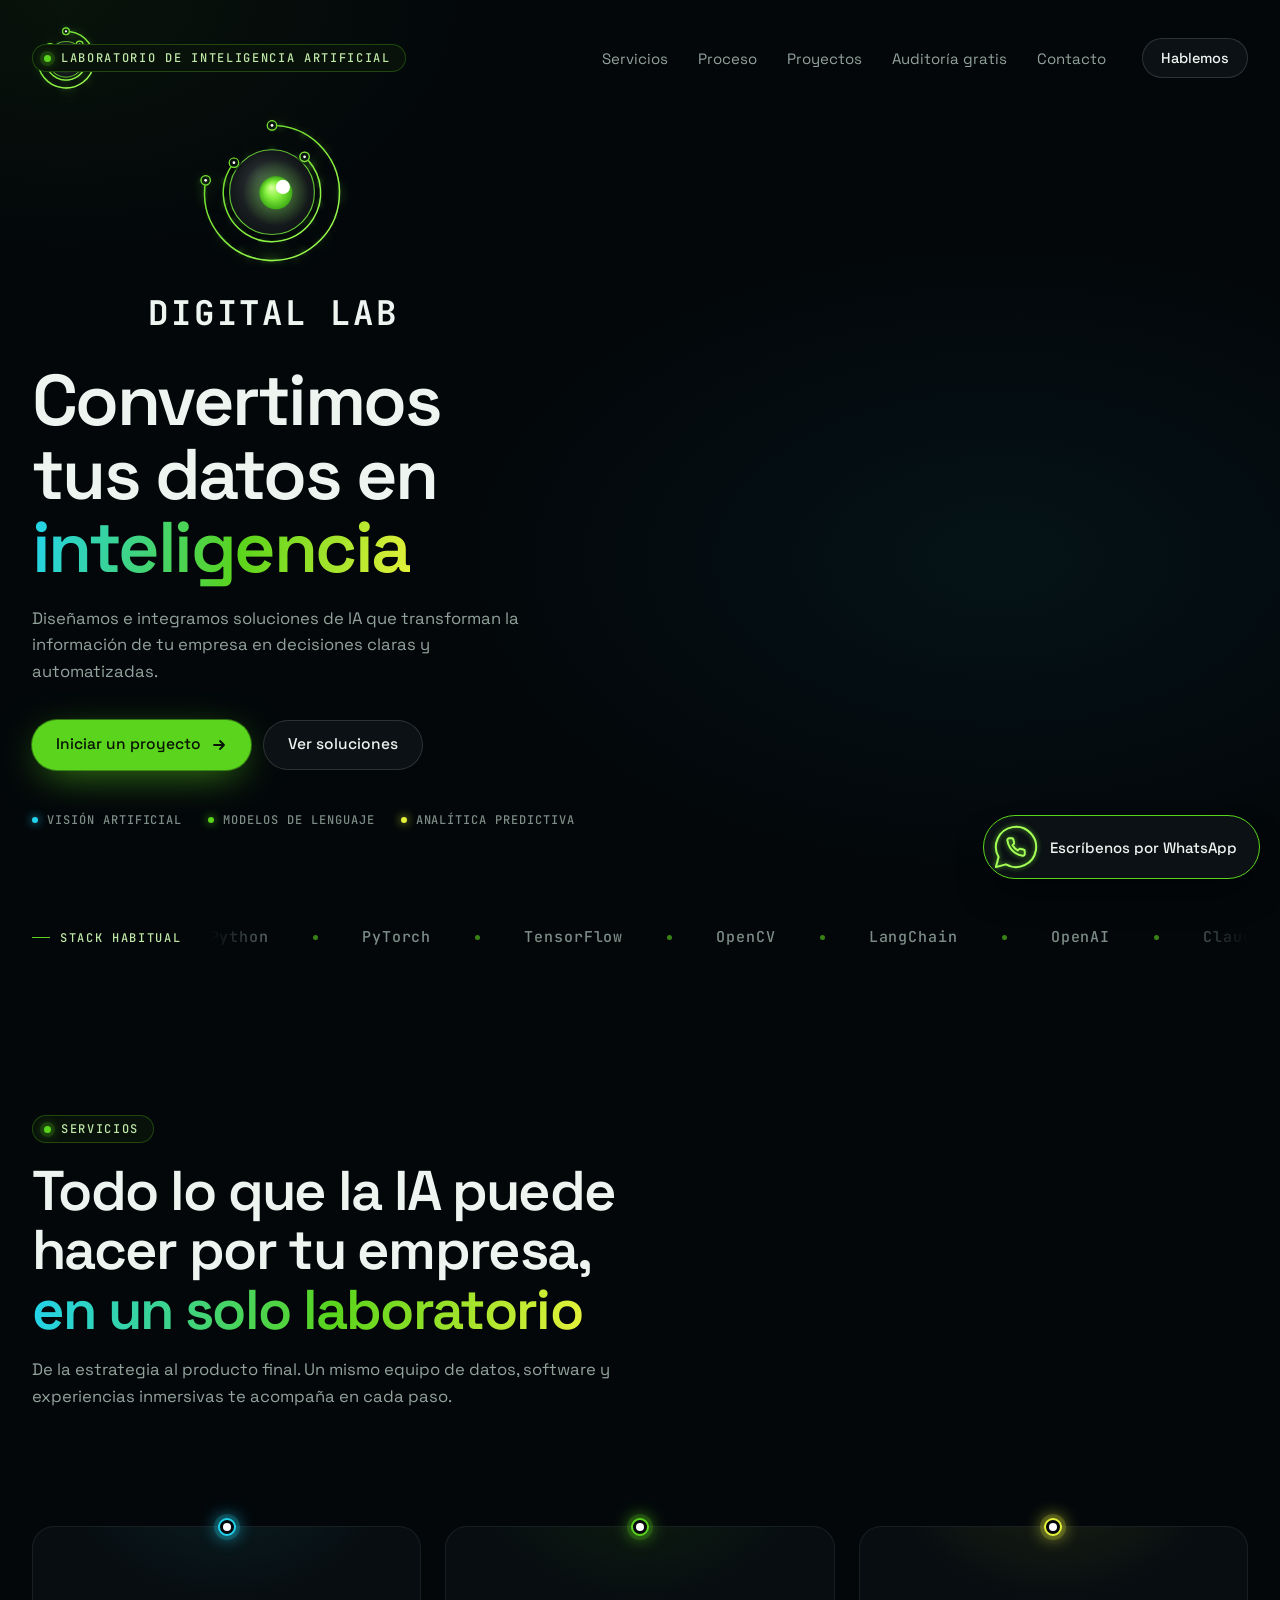
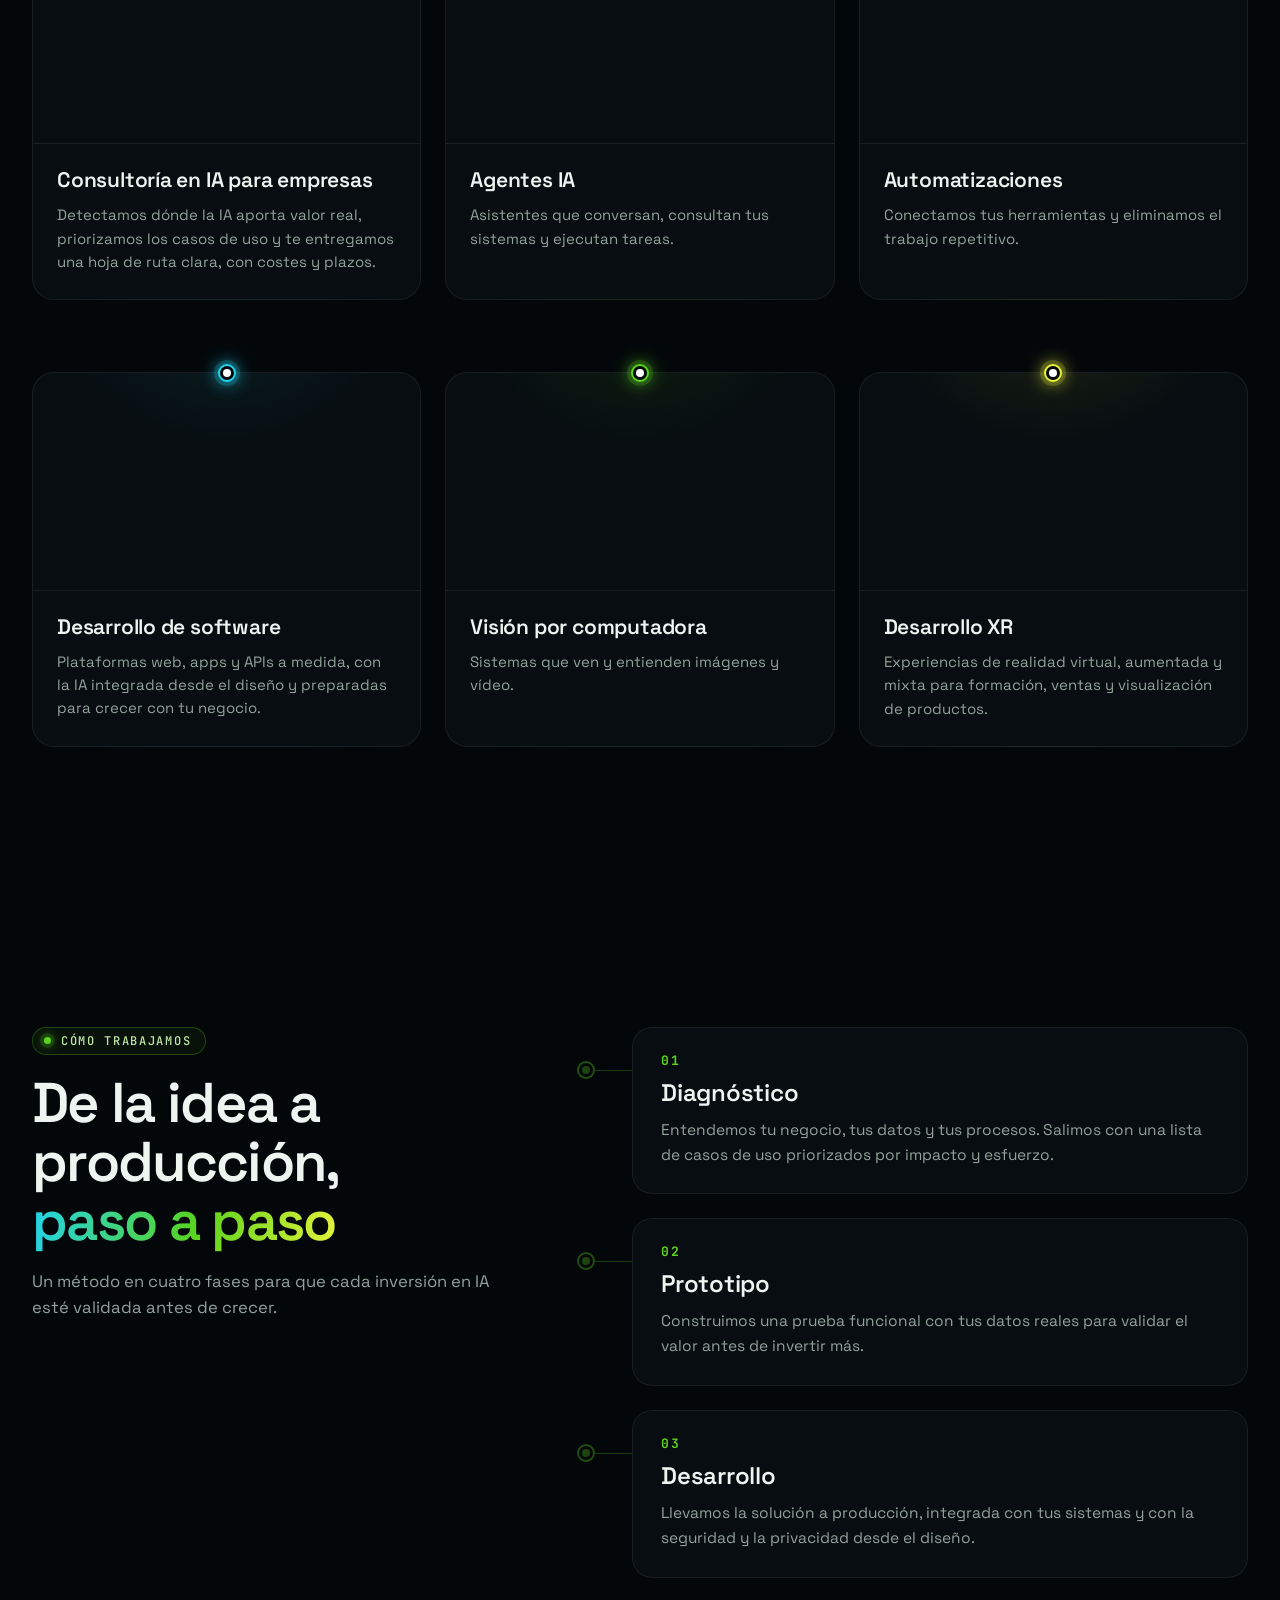
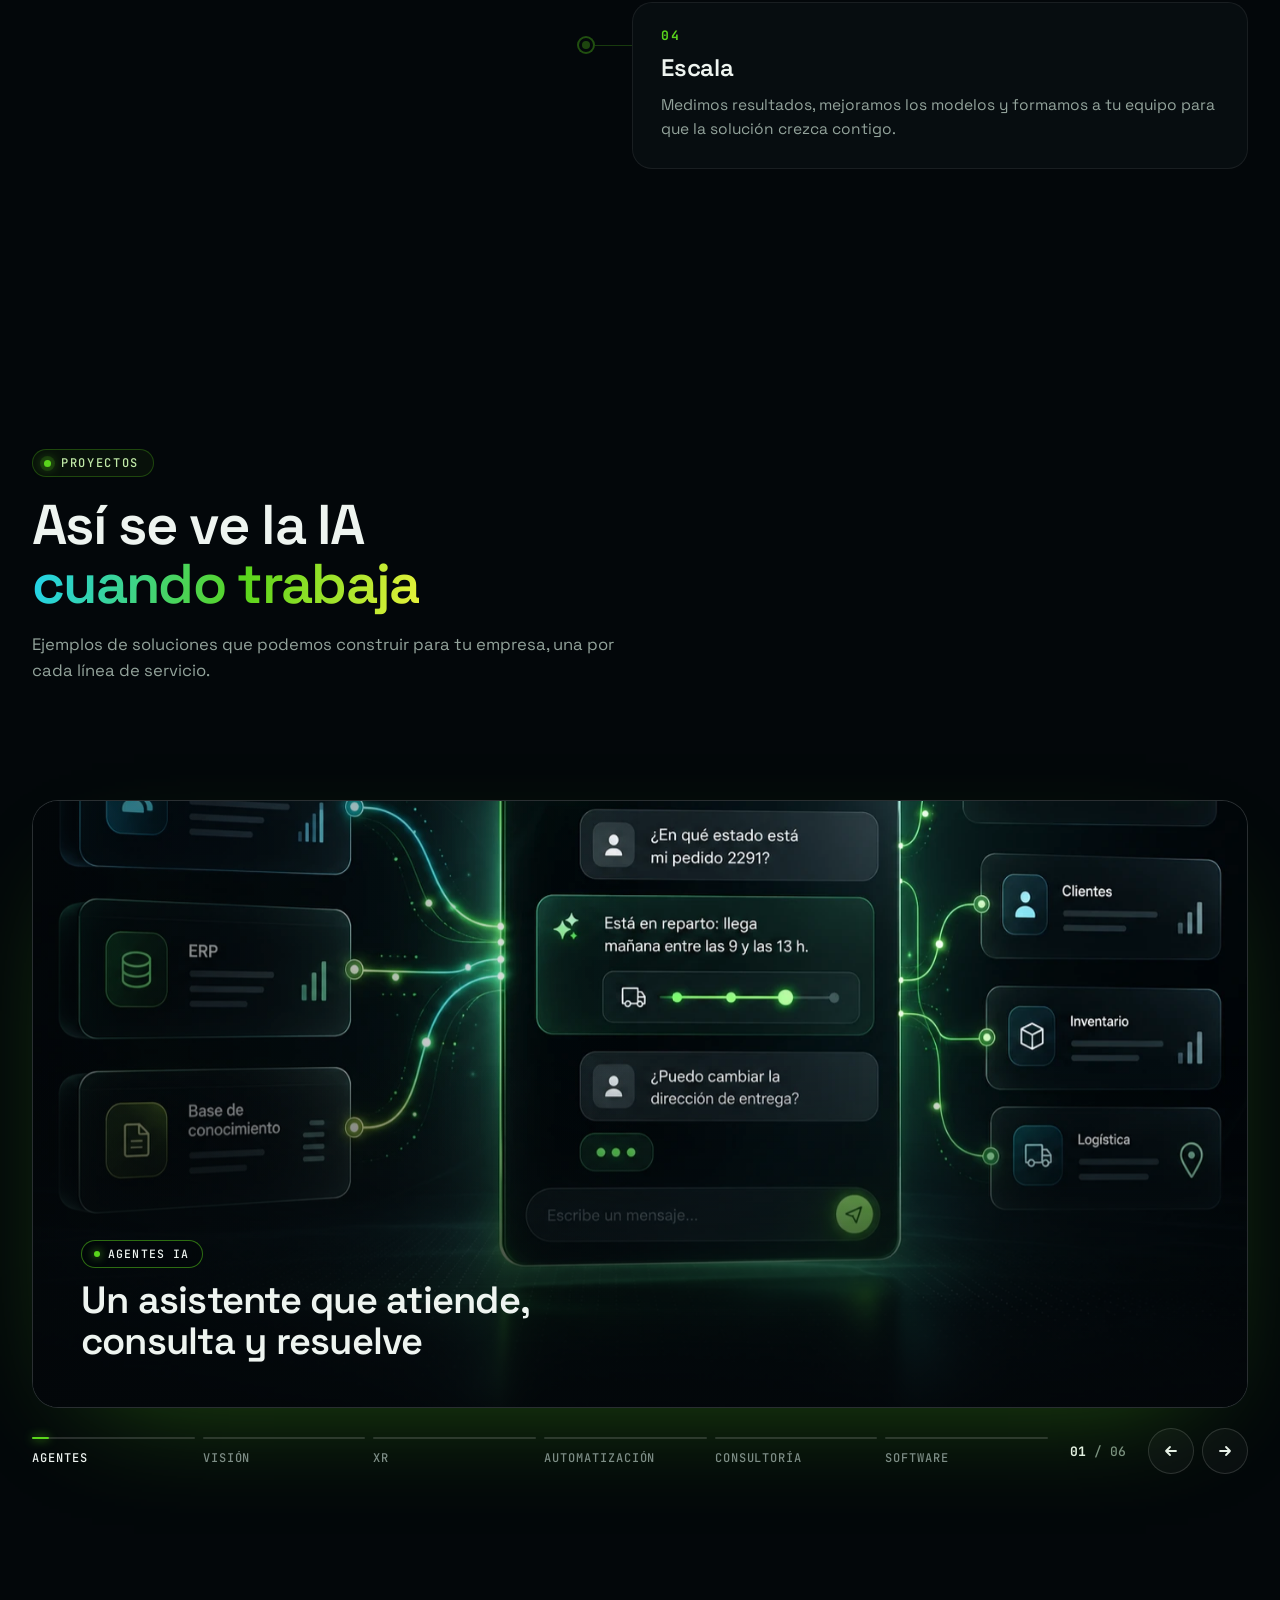
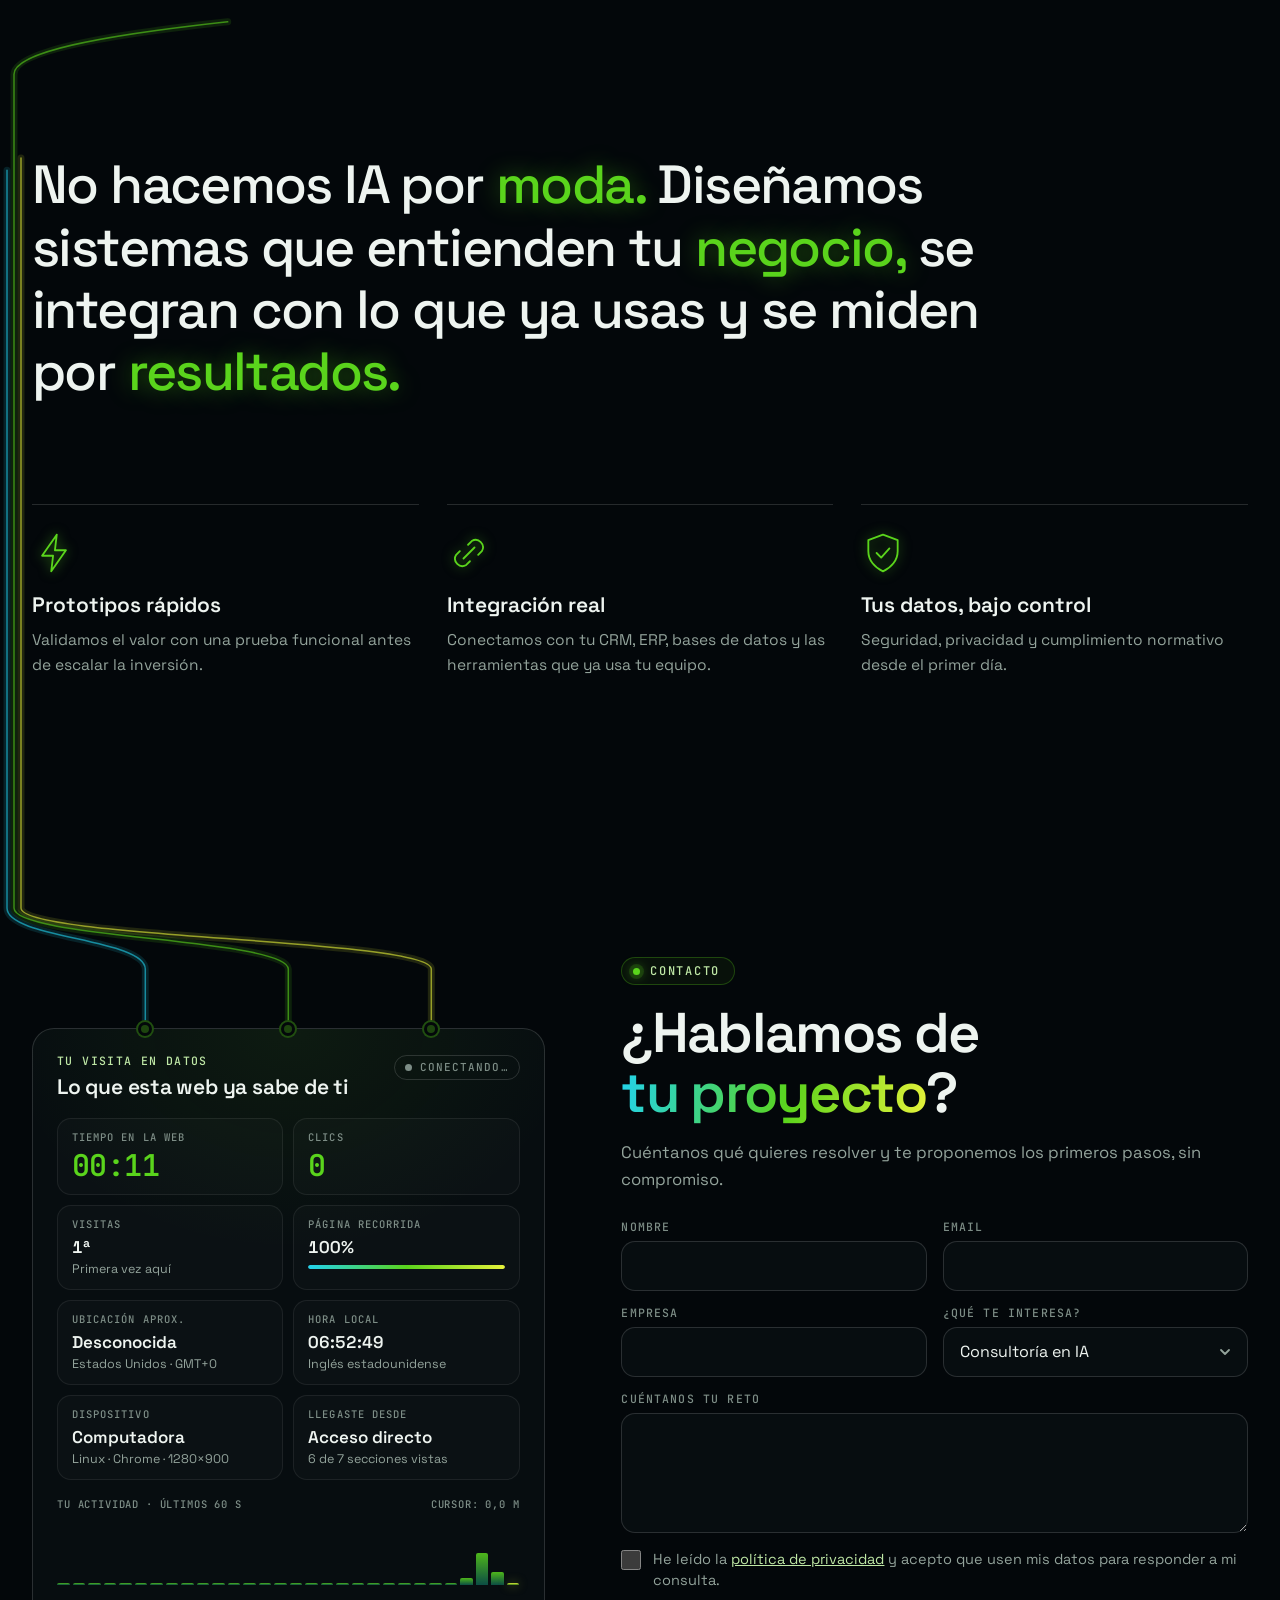
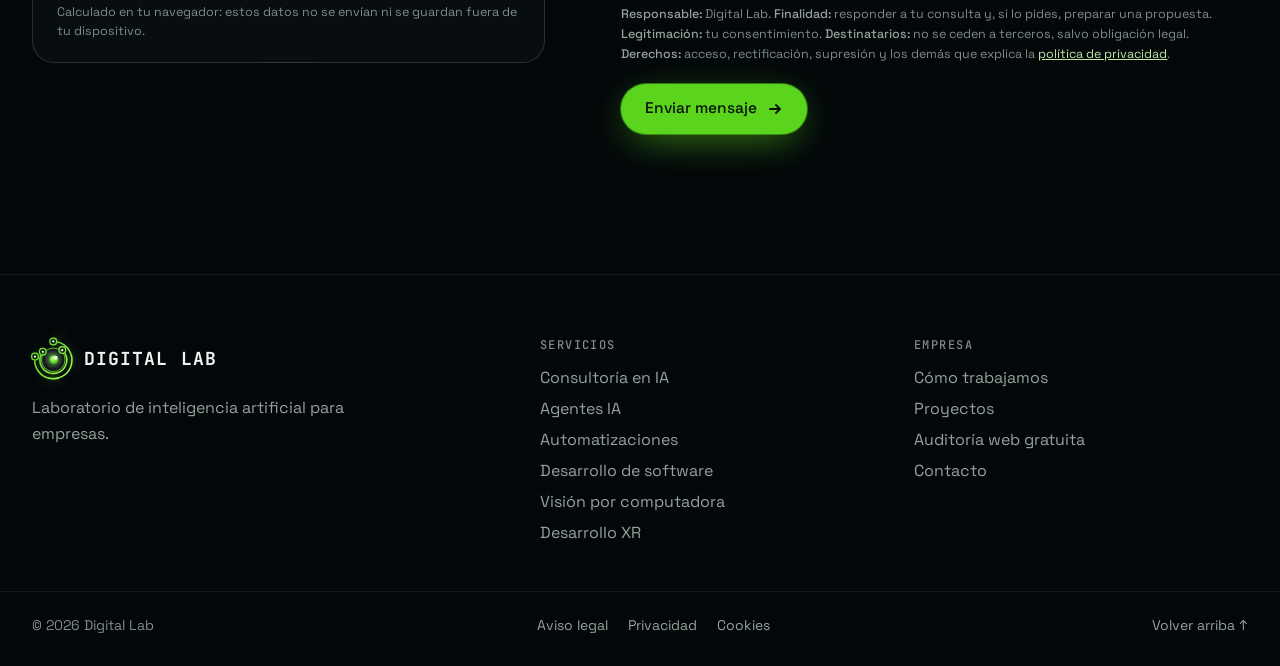
==== commit c399f441: "Añade la auditoría web gratuita con IA en /auditoria/ - Página con el agente encapuchado animado en " ====
--- a/index.html
+++ b/index.html
@@ -112,6 +112,7 @@
         <a href="#servicios">Servicios</a>
         <a href="#proceso">Proceso</a>
         <a href="#proyectos">Proyectos</a>
+        <a href="auditoria/">Auditoría gratis</a>
         <a href="#contacto">Contacto</a>
         <a class="btn btn--primary btn--sm nav__menu-cta" href="#contacto">Hablemos</a>
       </nav>
@@ -546,6 +547,7 @@
         <h3>Empresa</h3>
         <a href="#proceso">Cómo trabajamos</a>
         <a href="#proyectos">Proyectos</a>
+        <a href="auditoria/">Auditoría web gratuita</a>
         <a href="#contacto">Contacto</a>
       </nav>
     </div>
@@ -578,7 +580,7 @@
     </a>
   </div>
 
-  <script src="js/hero-animation.js?v=20261016b"></script>
+  <script src="js/hero-animation.js?v=20261016c"></script>
   <script src="js/logo-animations.js?v=20261016b"></script>
   <script src="js/text-build.js?v=20261016b"></script>
   <script src="js/landing.js?v=20261016b"></script>
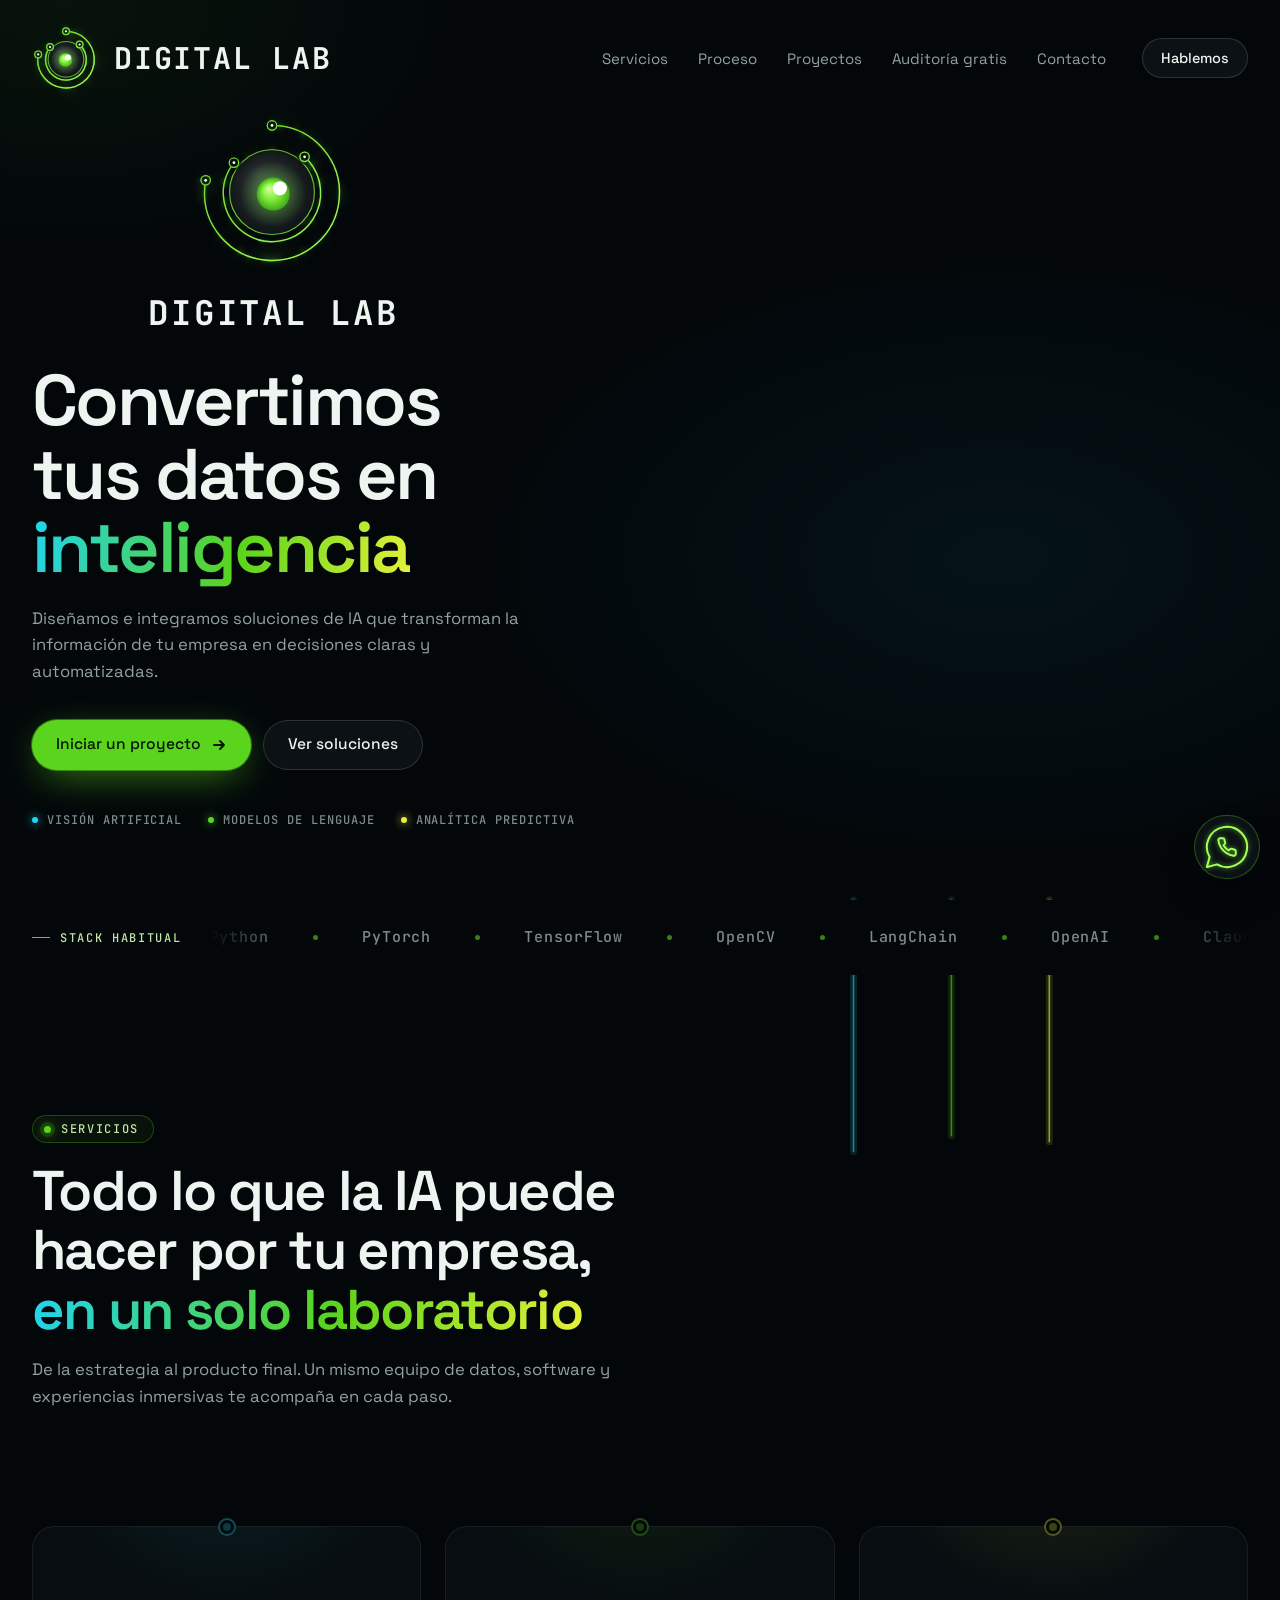
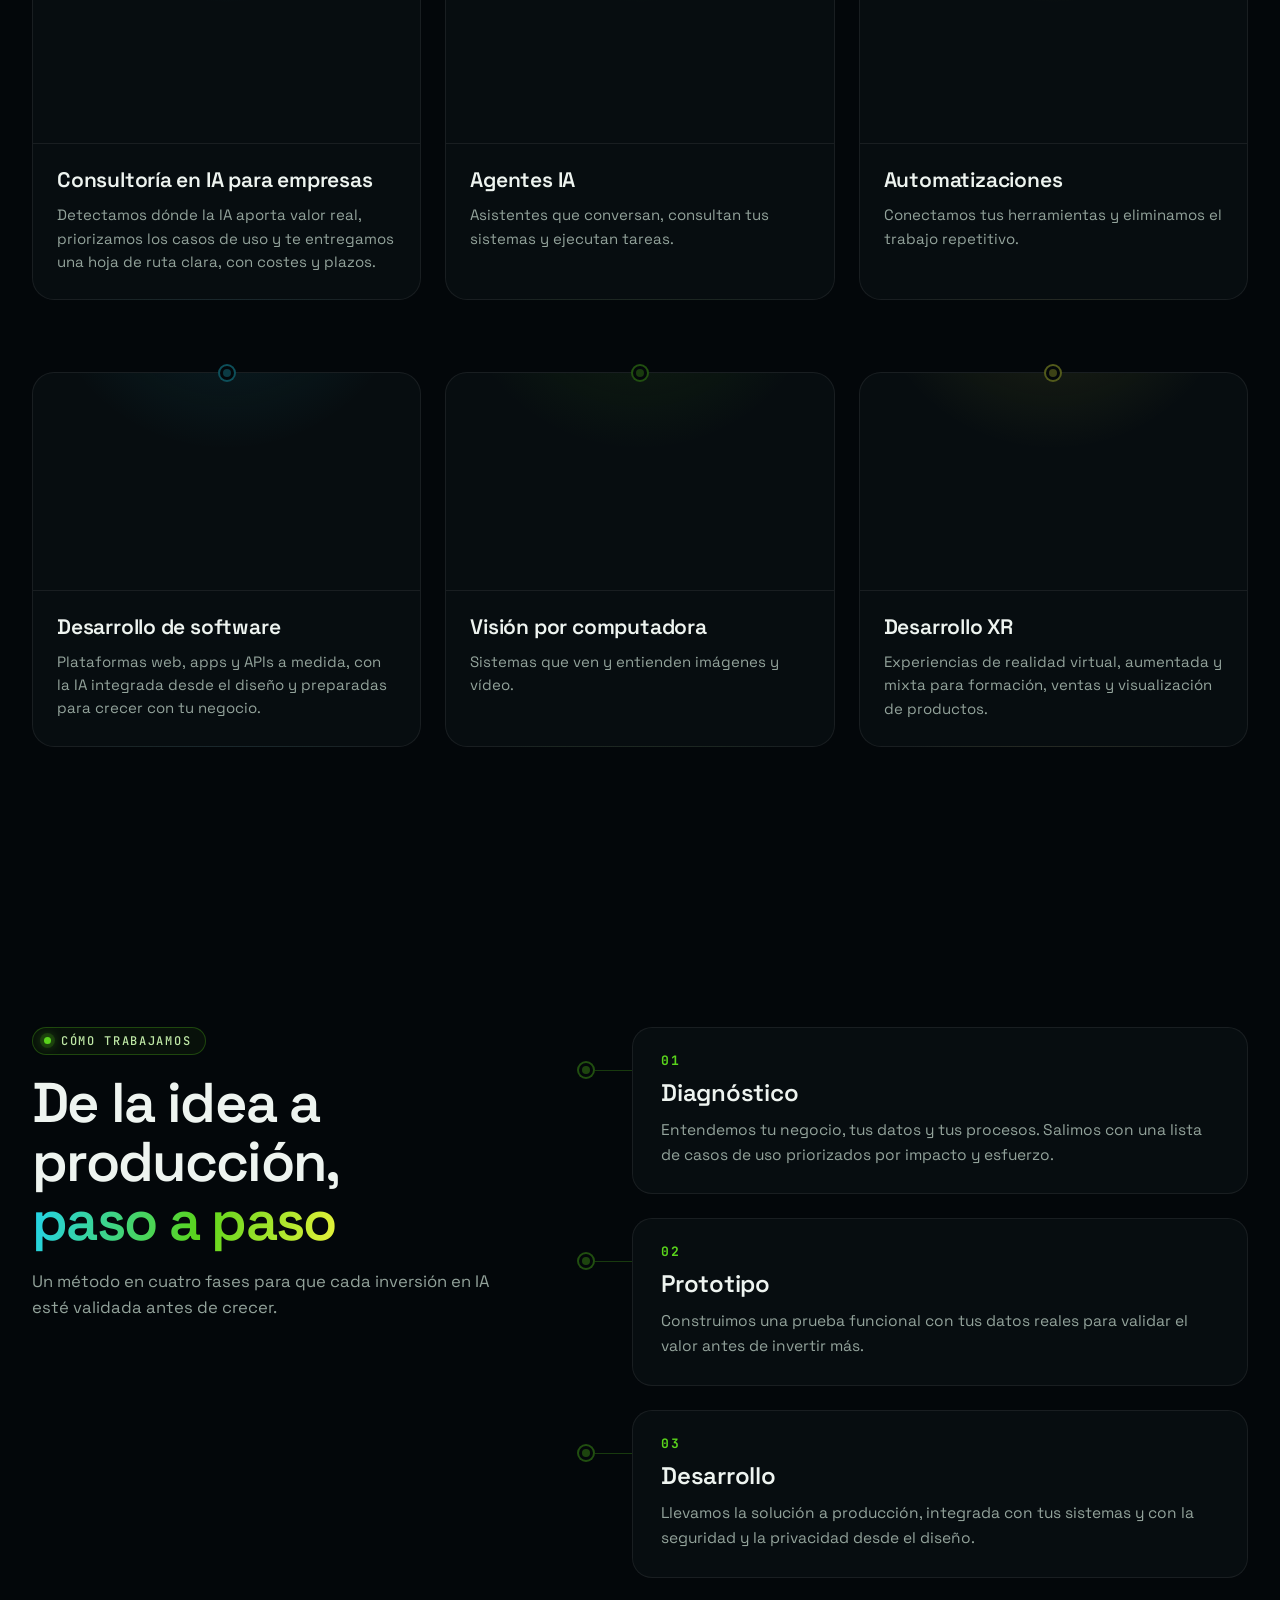
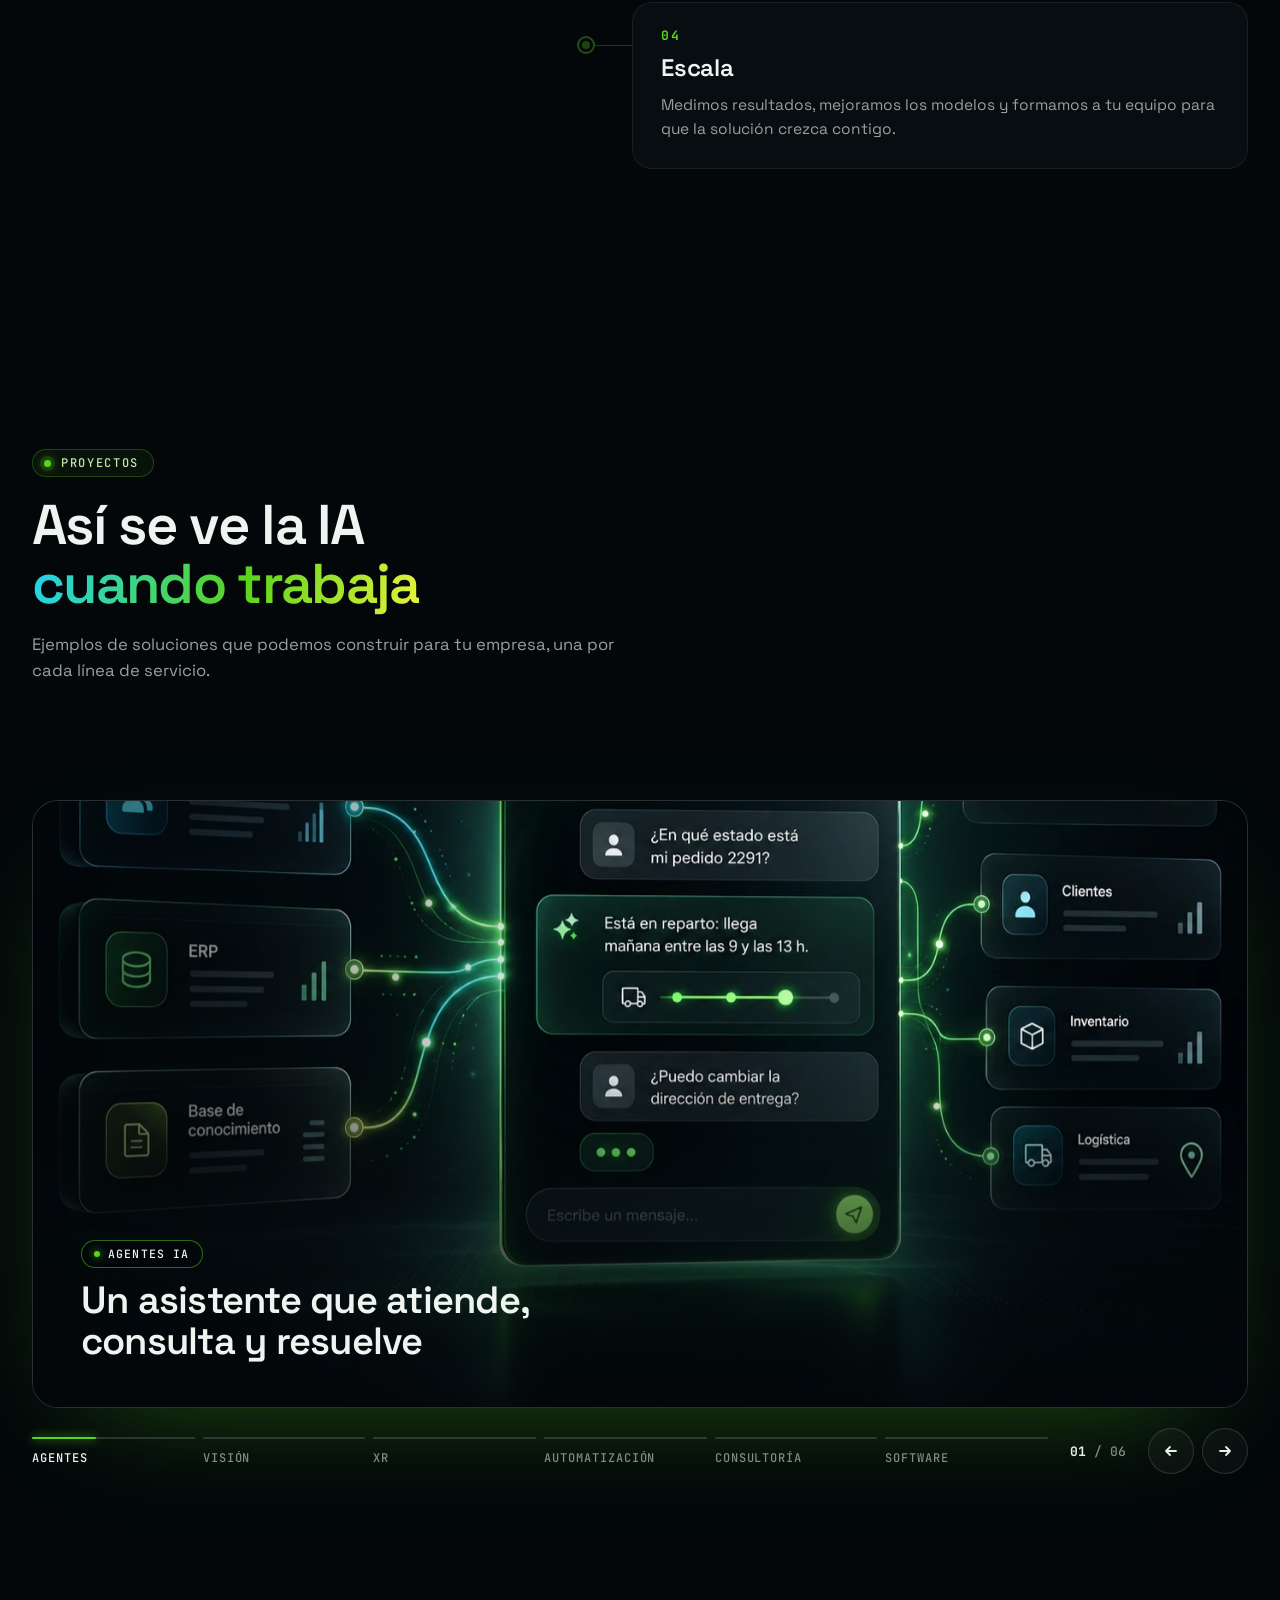
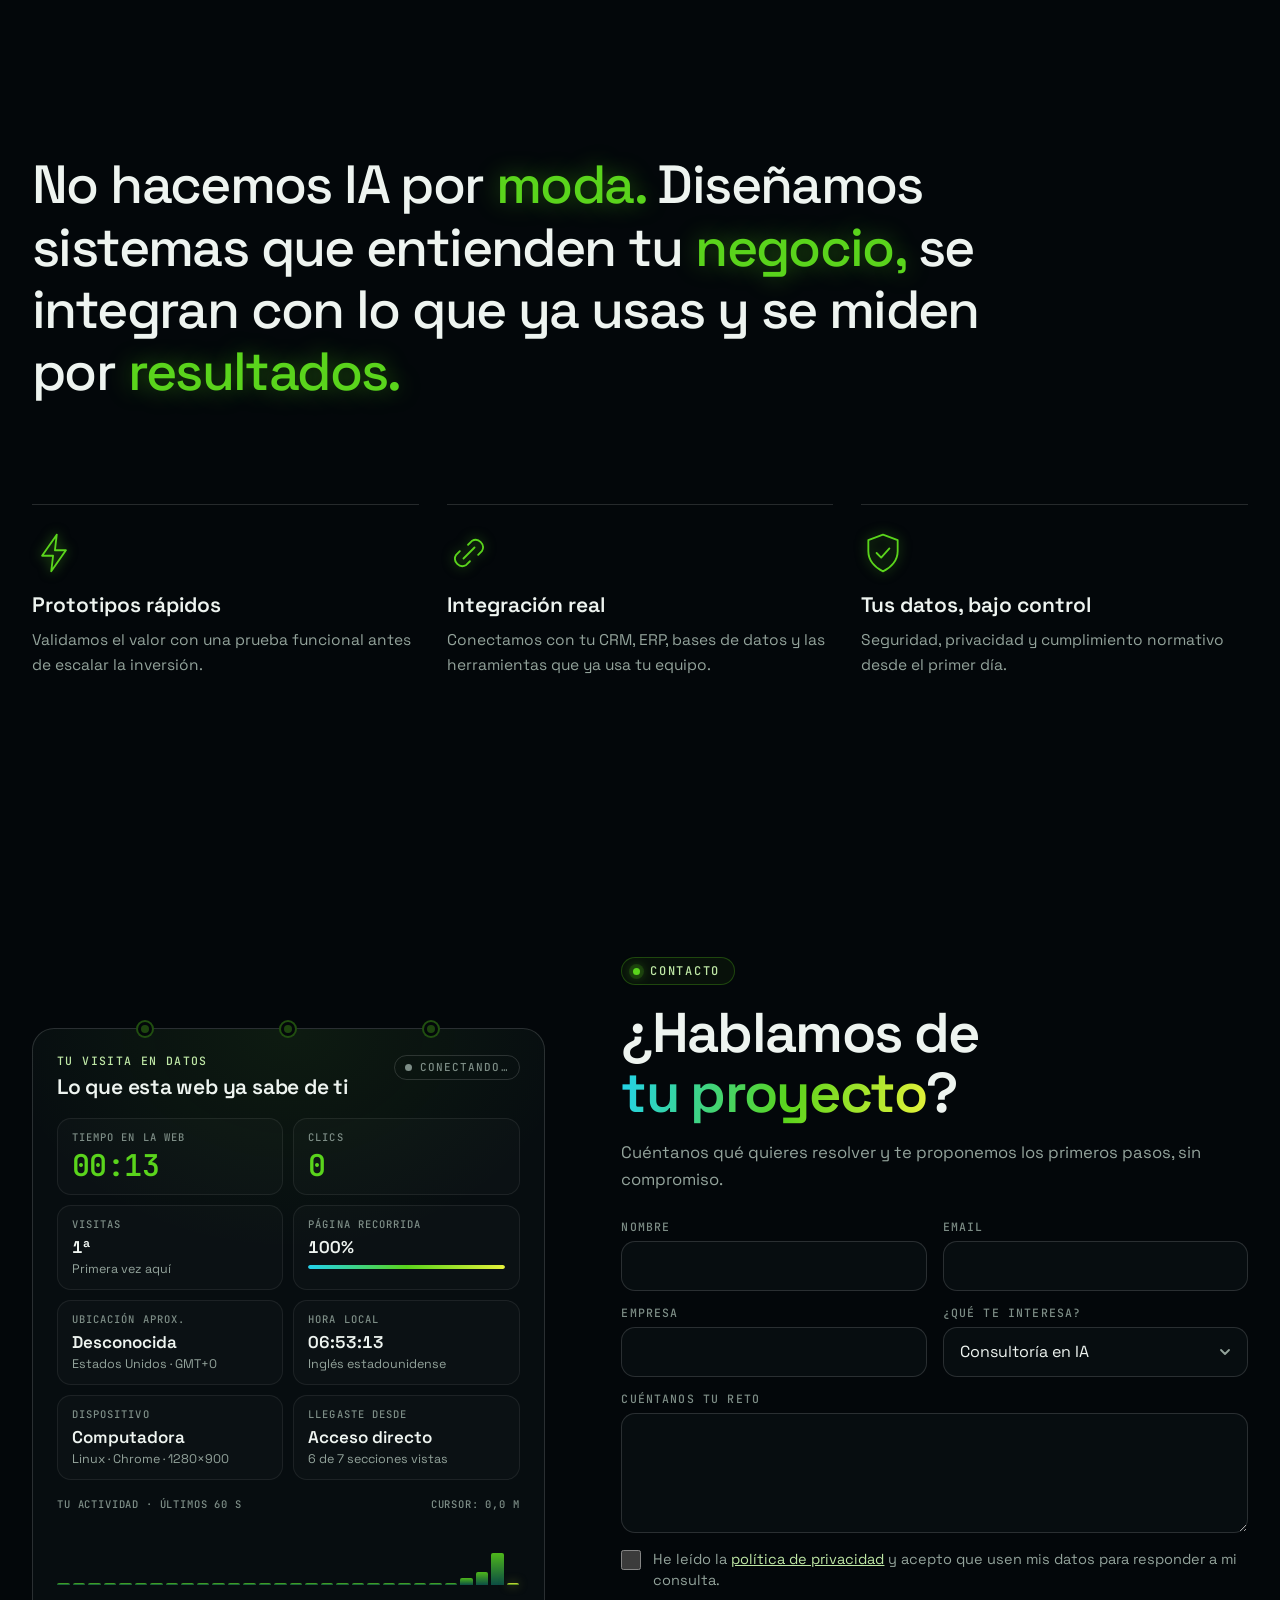
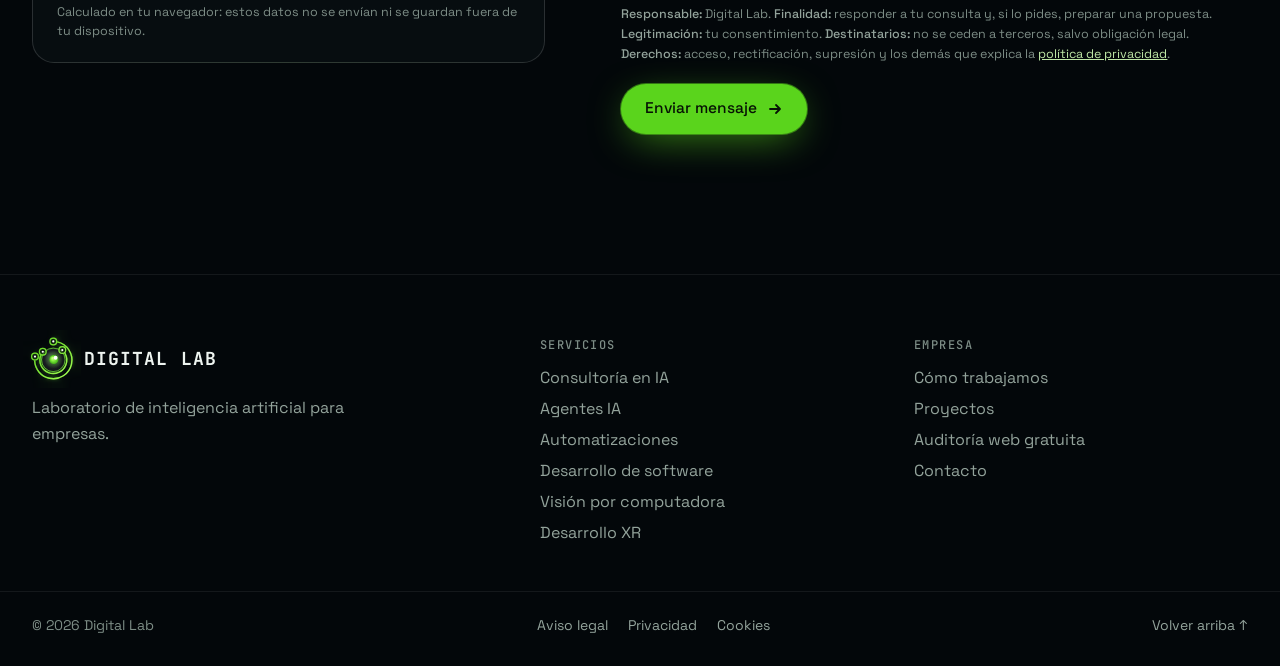
==== commit e6fcb9f6: "Auditoría: nuevo agente animado, hilos solo mientras trabaja y ajustes probados con Claude real - El" ====
--- a/index.html
+++ b/index.html
@@ -580,7 +580,7 @@
     </a>
   </div>
 
-  <script src="js/hero-animation.js?v=20261016c"></script>
+  <script src="js/hero-animation.js?v=20261016d"></script>
   <script src="js/logo-animations.js?v=20261016b"></script>
   <script src="js/text-build.js?v=20261016b"></script>
   <script src="js/landing.js?v=20261016b"></script>
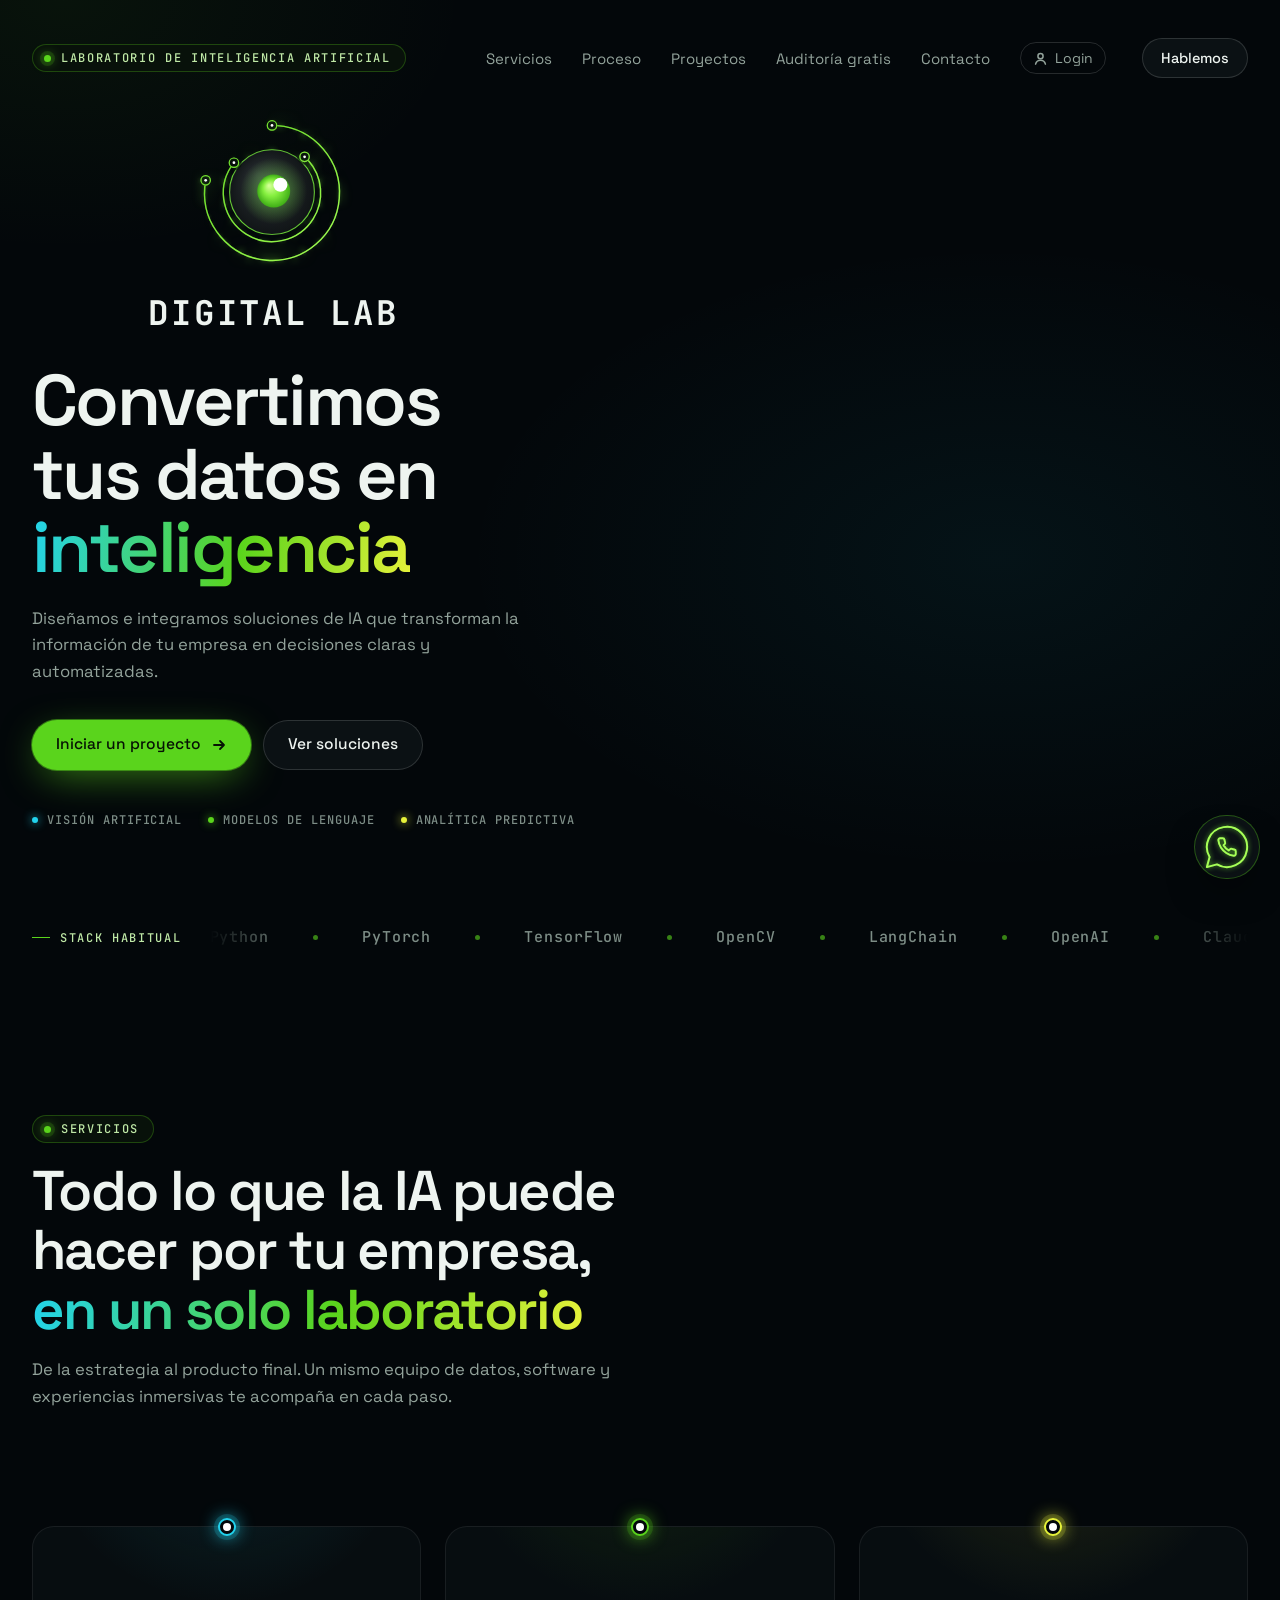
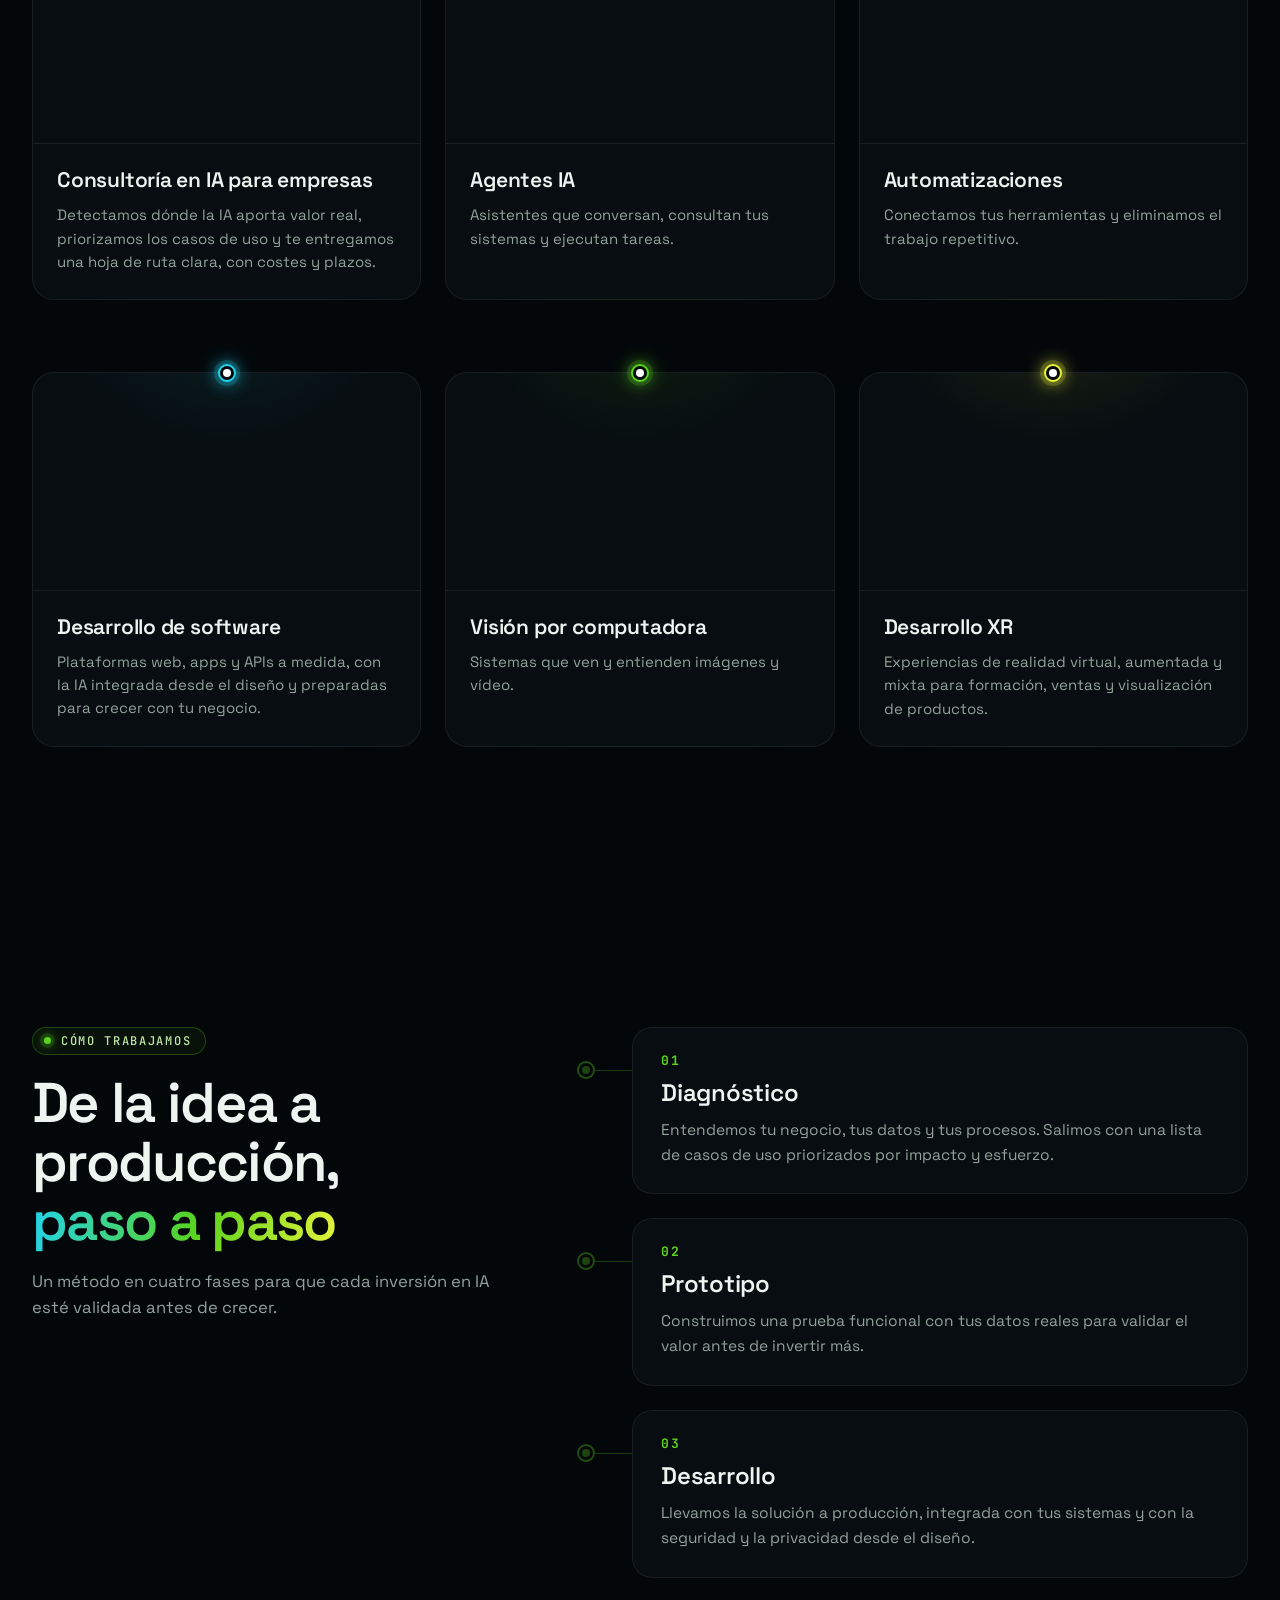
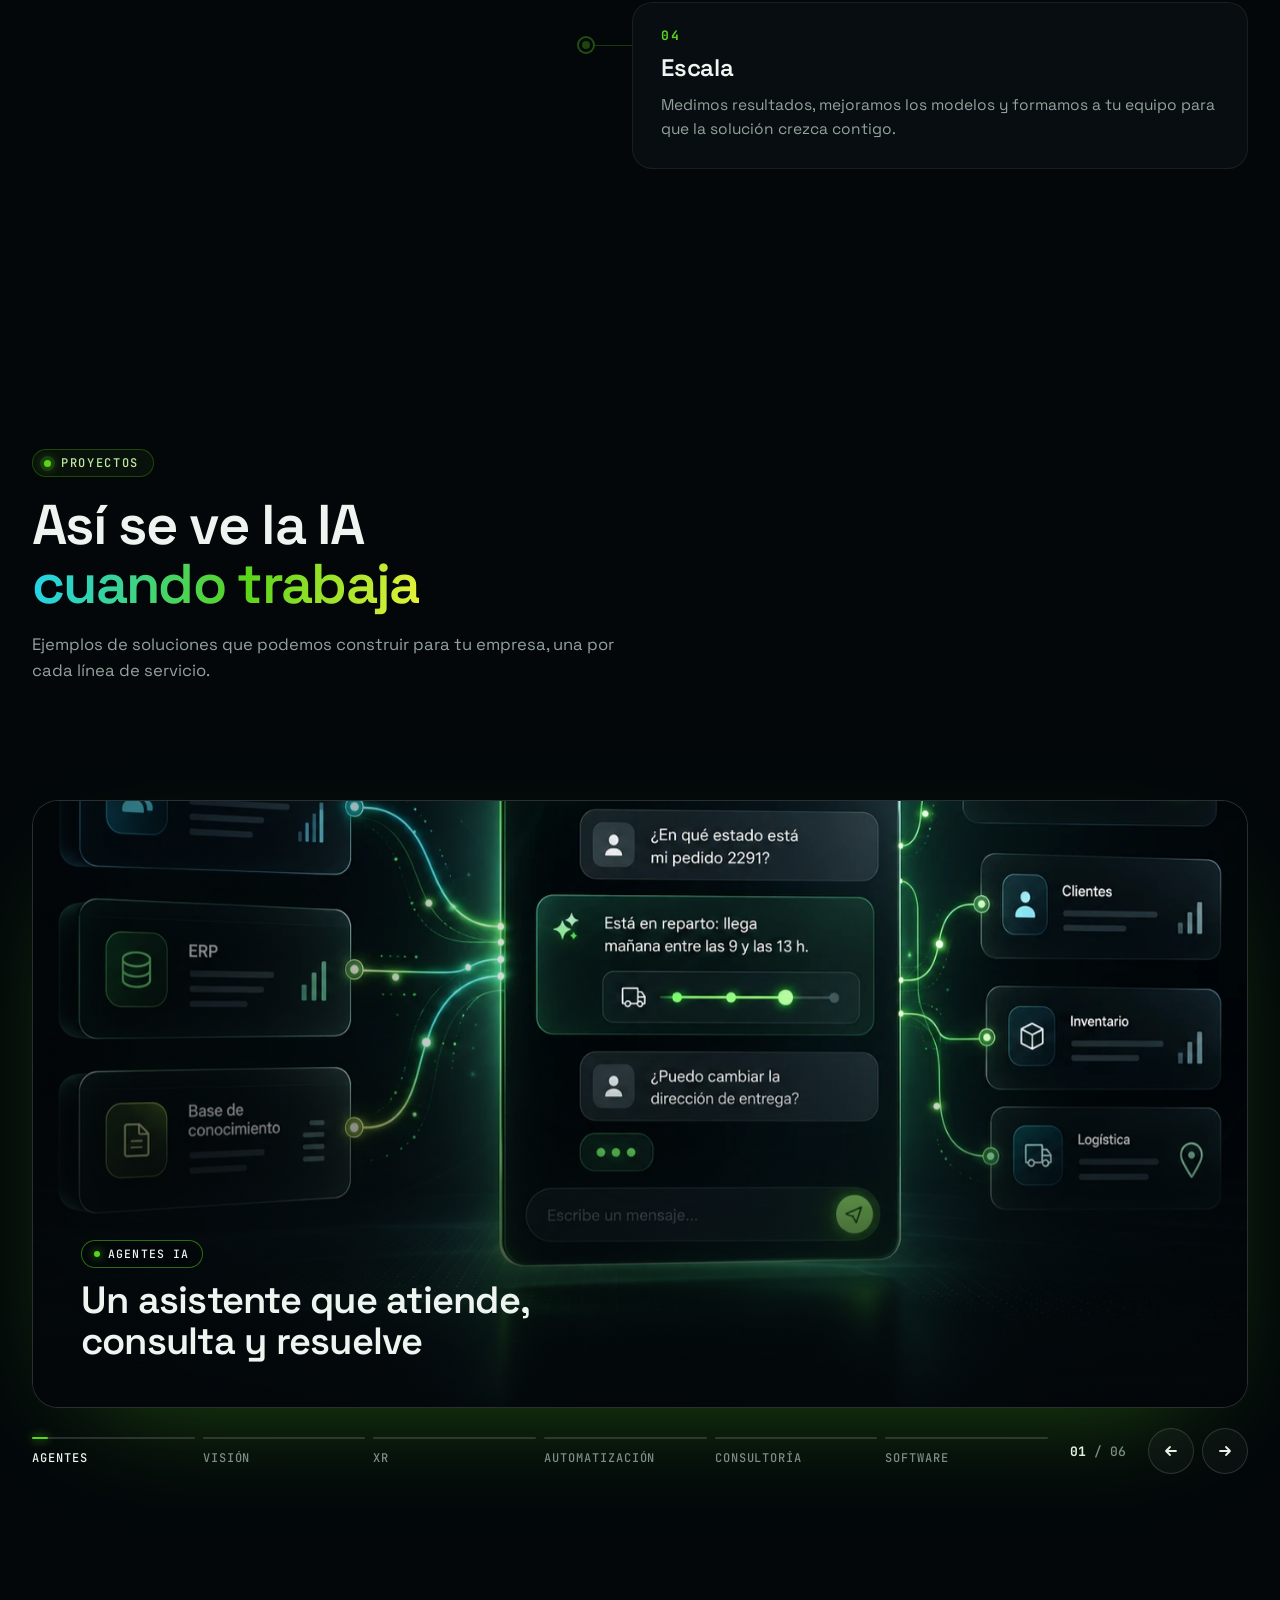
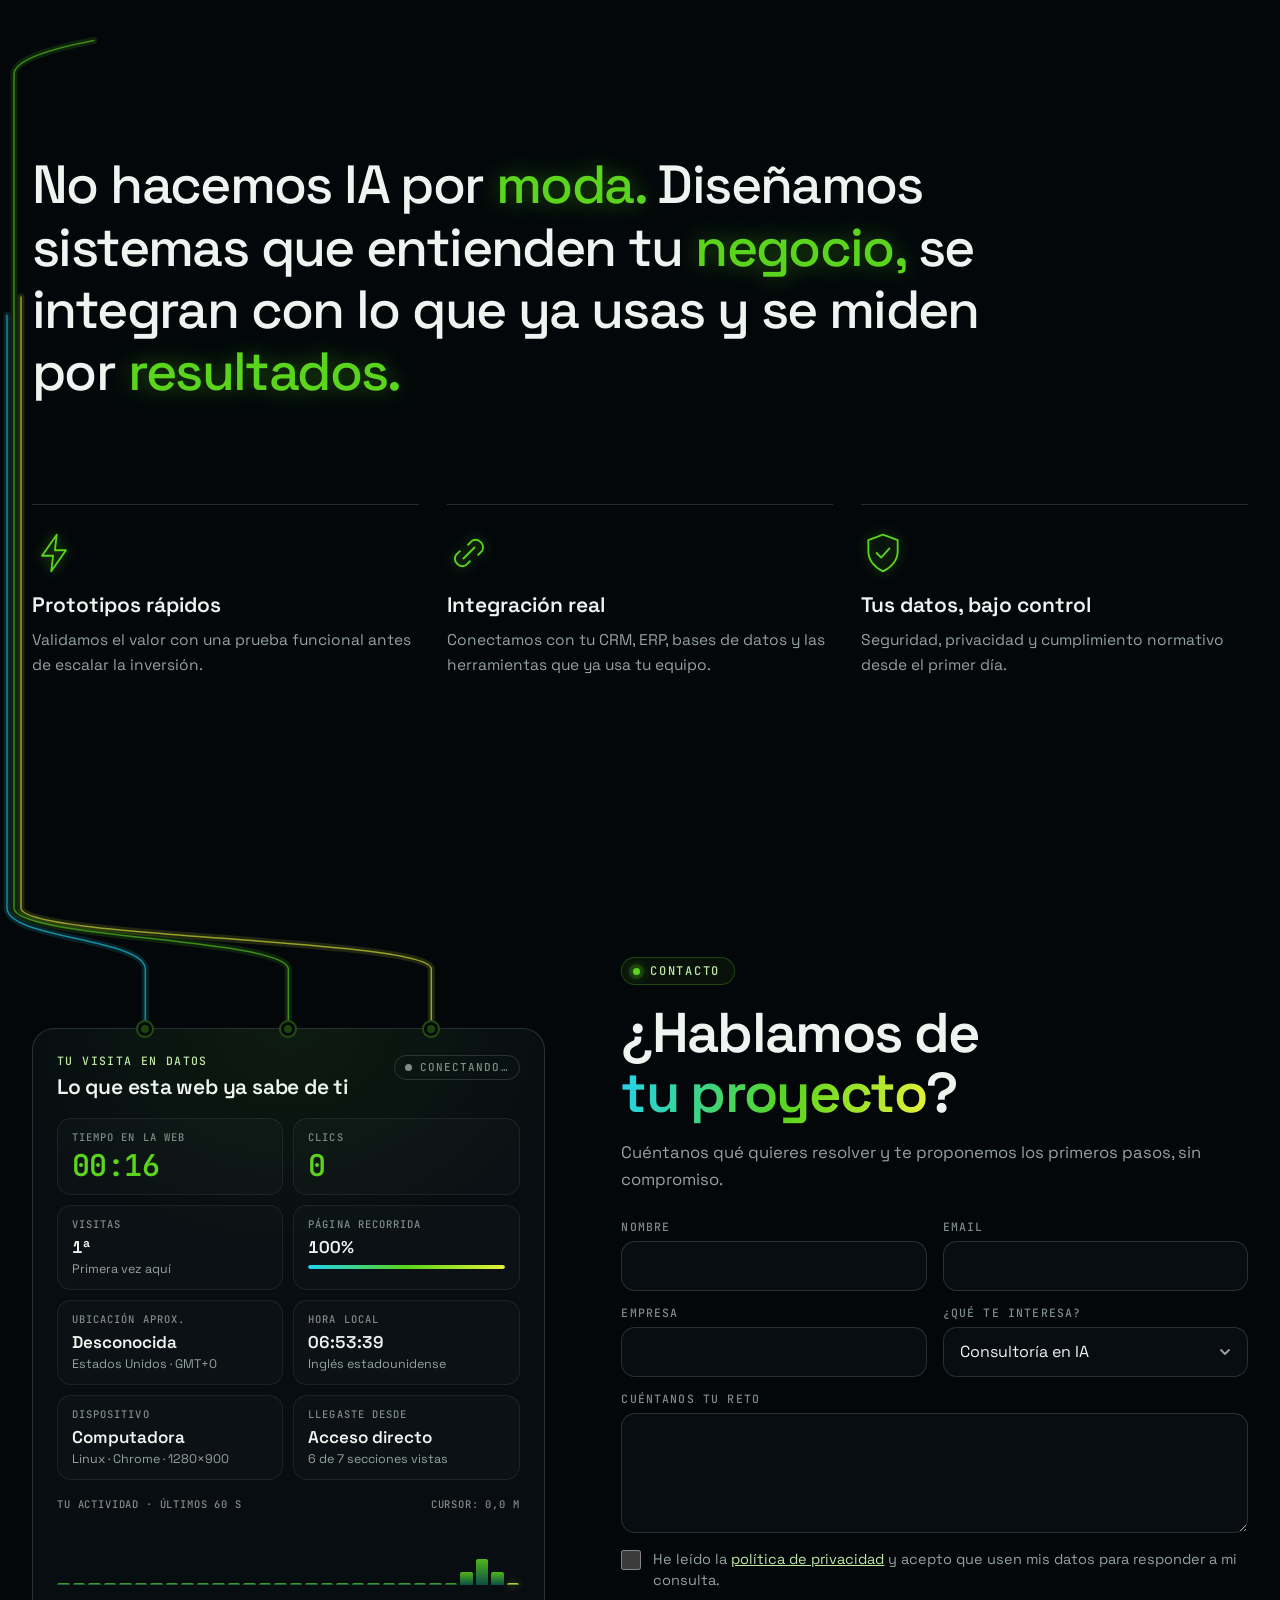
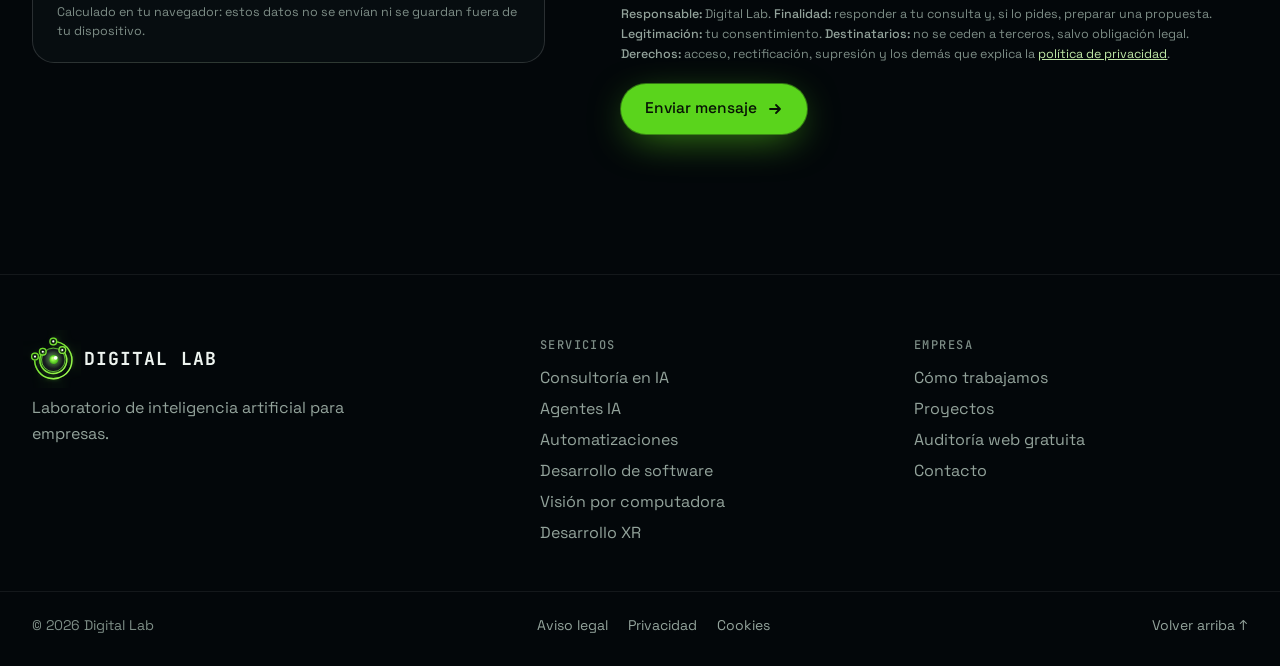
==== commit 0a741919: "Auditoría con equipo de agentes y PDF descargable; login al panel - La auditoría usa el flujo «Audit" ====
--- a/index.html
+++ b/index.html
@@ -35,7 +35,7 @@
   <link rel="preload" href="fonts/space-grotesk-latin.woff2" as="font" type="font/woff2" crossorigin>
   <link rel="preload" href="fonts/jetbrains-mono-latin.woff2" as="font" type="font/woff2" crossorigin>
   <!-- ?v= obliga a los navegadores a descargar la versión nueva tras cada cambio (súbelo al publicar) -->
-  <link rel="stylesheet" href="styles.css?v=20261016b">
+  <link rel="stylesheet" href="styles.css?v=20261019a">
 
   <!-- Datos estructurados para buscadores (schema.org) -->
   <script type="application/ld+json">
@@ -114,6 +114,11 @@
         <a href="#proyectos">Proyectos</a>
         <a href="auditoria/">Auditoría gratis</a>
         <a href="#contacto">Contacto</a>
+        <!-- Panel de administración: login/ comprueba el acceso en el servidor y lleva al Organigrama de Digital Lab -->
+        <a class="nav__login" href="login/" aria-label="Login: panel de administración de Digital Lab">
+          <svg viewBox="0 0 16 16" fill="none" stroke="currentColor" stroke-width="1.6" stroke-linecap="round" stroke-linejoin="round" aria-hidden="true"><circle cx="8" cy="5.5" r="2.75"/><path d="M2.75 14c.6-2.6 2.7-4.25 5.25-4.25S12.65 11.4 13.25 14"/></svg>
+          Login
+        </a>
         <a class="btn btn--primary btn--sm nav__menu-cta" href="#contacto">Hablemos</a>
       </nav>
       <a class="btn btn--ghost btn--sm nav__cta" href="#contacto">Hablemos</a>
--- a/styles.css
+++ b/styles.css
@@ -224,6 +224,9 @@
   transition: color .2s;
 }
 .nav__menu a:not(.btn):hover { color: var(--text); }
+.nav__menu a.nav__login { display: inline-flex; align-items: center; gap: 7px; padding: 6px 12px; border: 1px solid var(--line-2); border-radius: 999px; font-size: 14px; }
+.nav__menu a.nav__login:hover { border-color: var(--green); }
+.nav__login svg { width: 15px; height: 15px; flex: none; }
 .nav__menu-cta, .nav__toggle { display: none; }
 
 /* ---------- Hero ---------- */
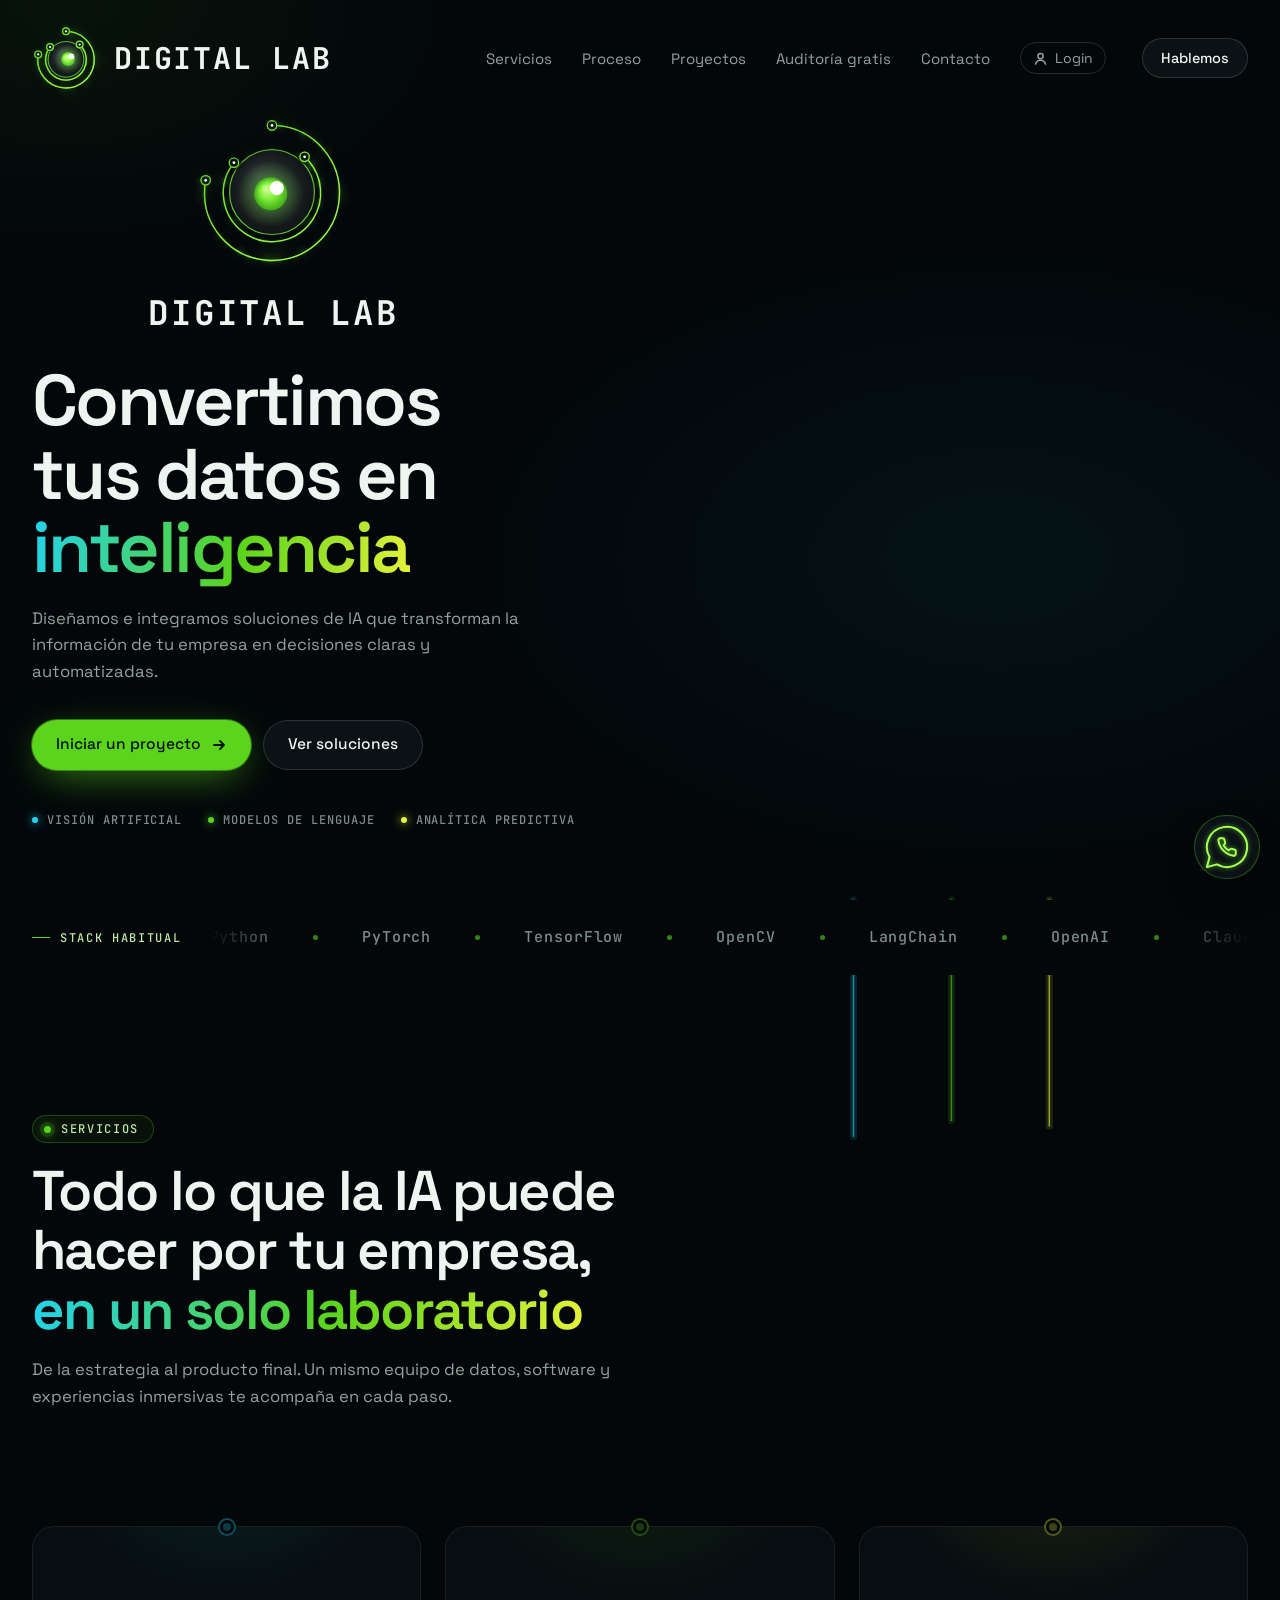
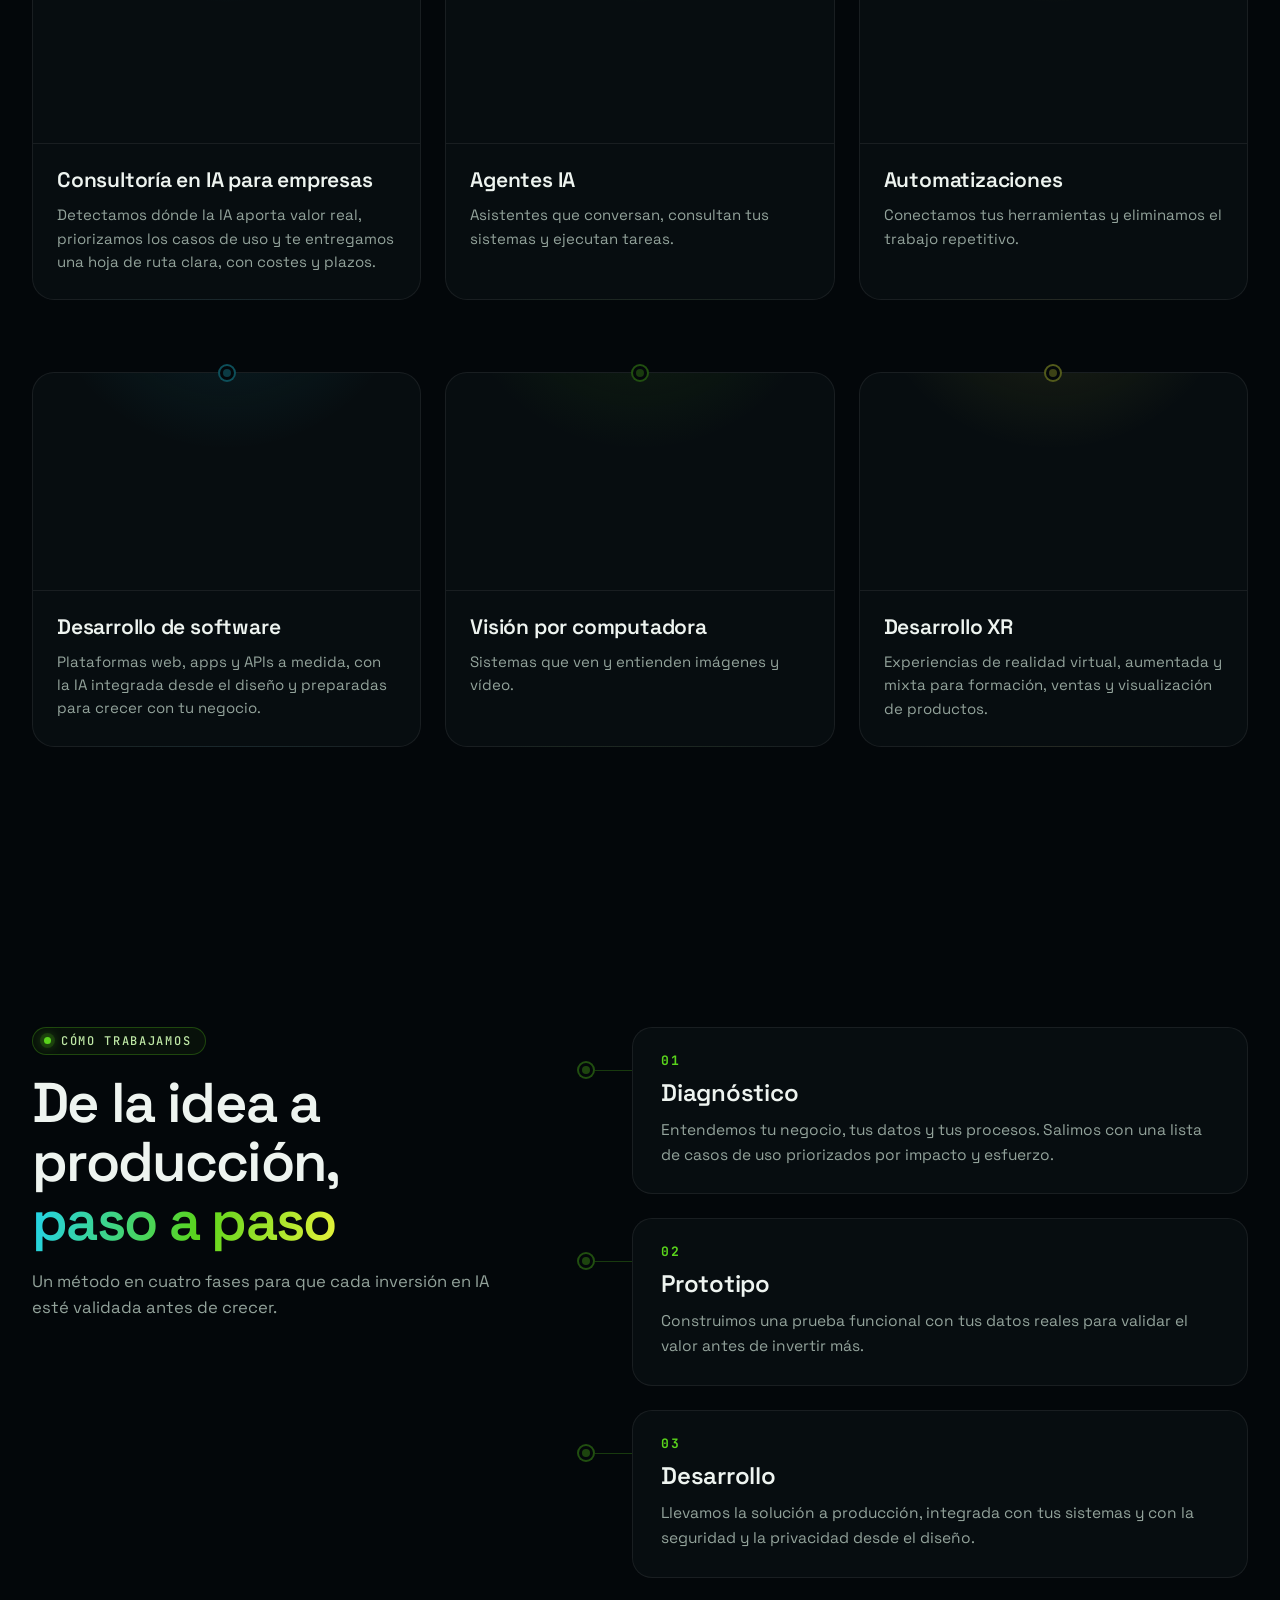
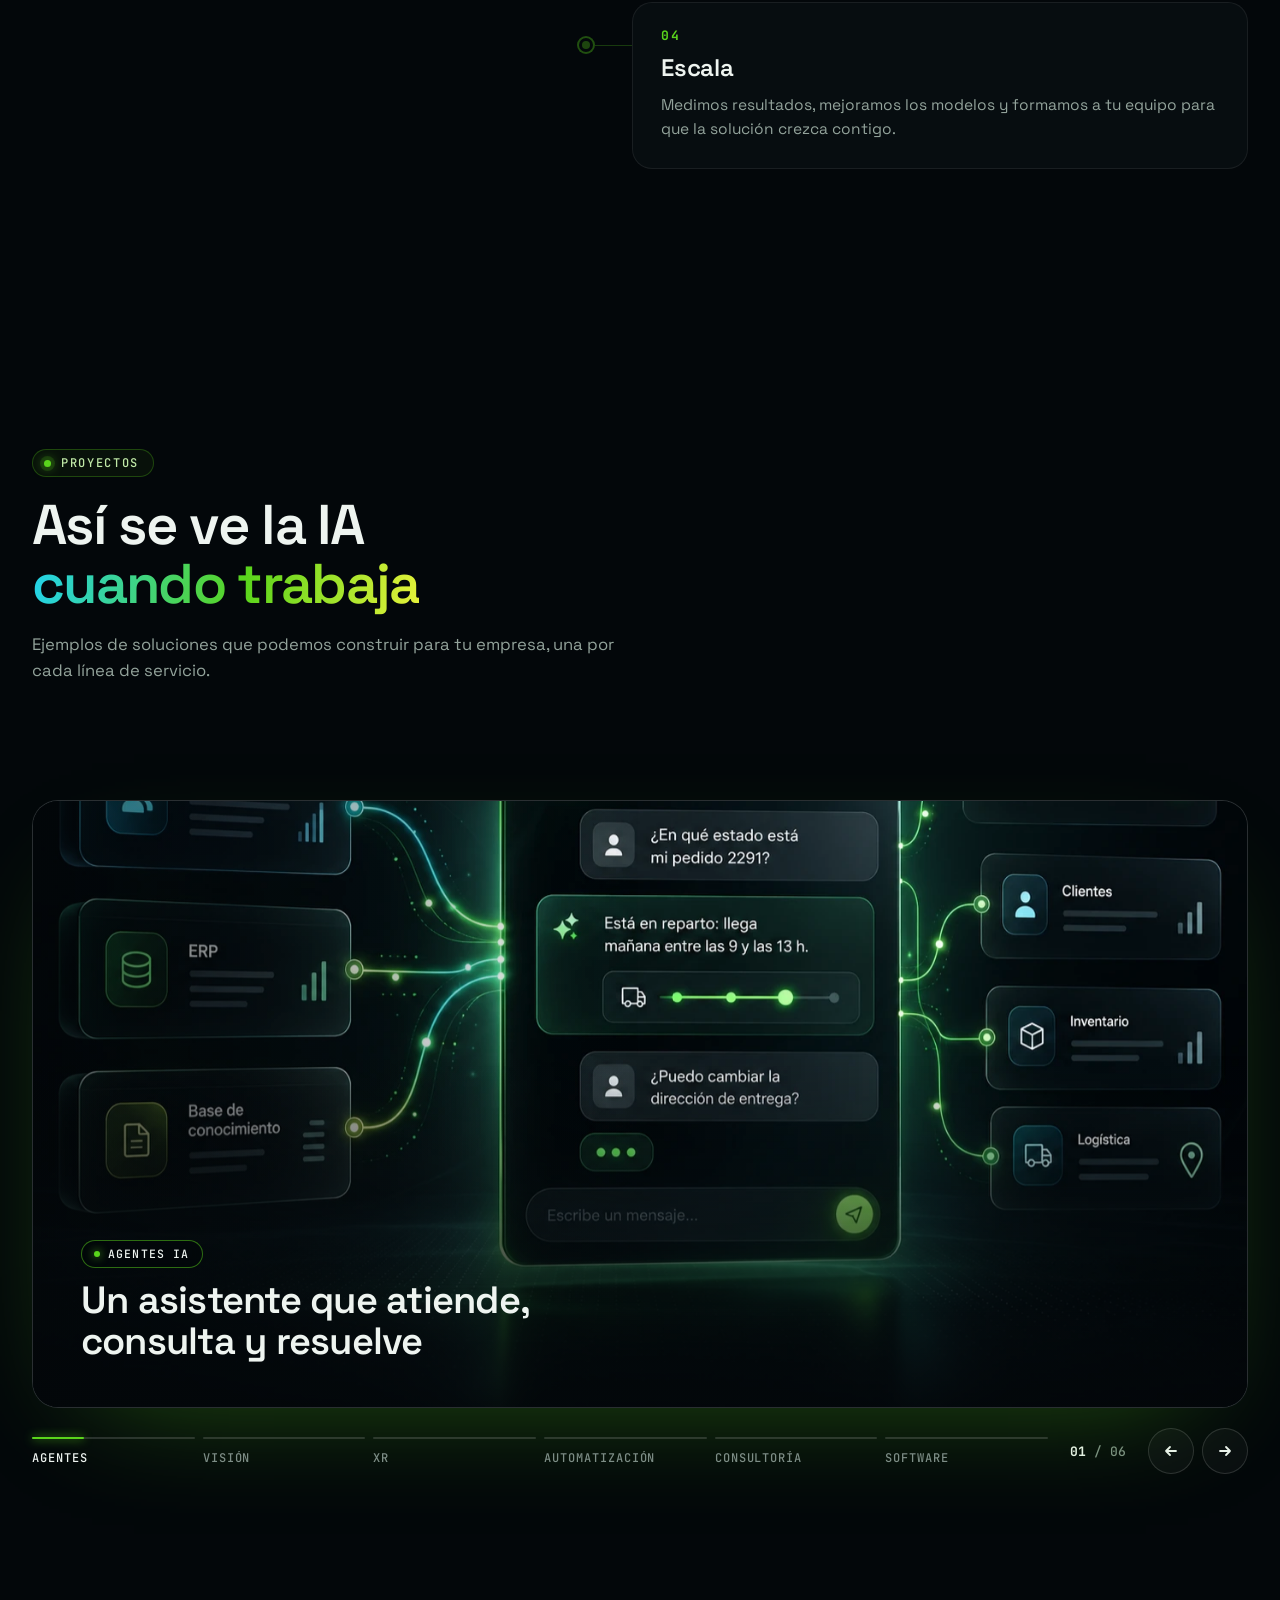
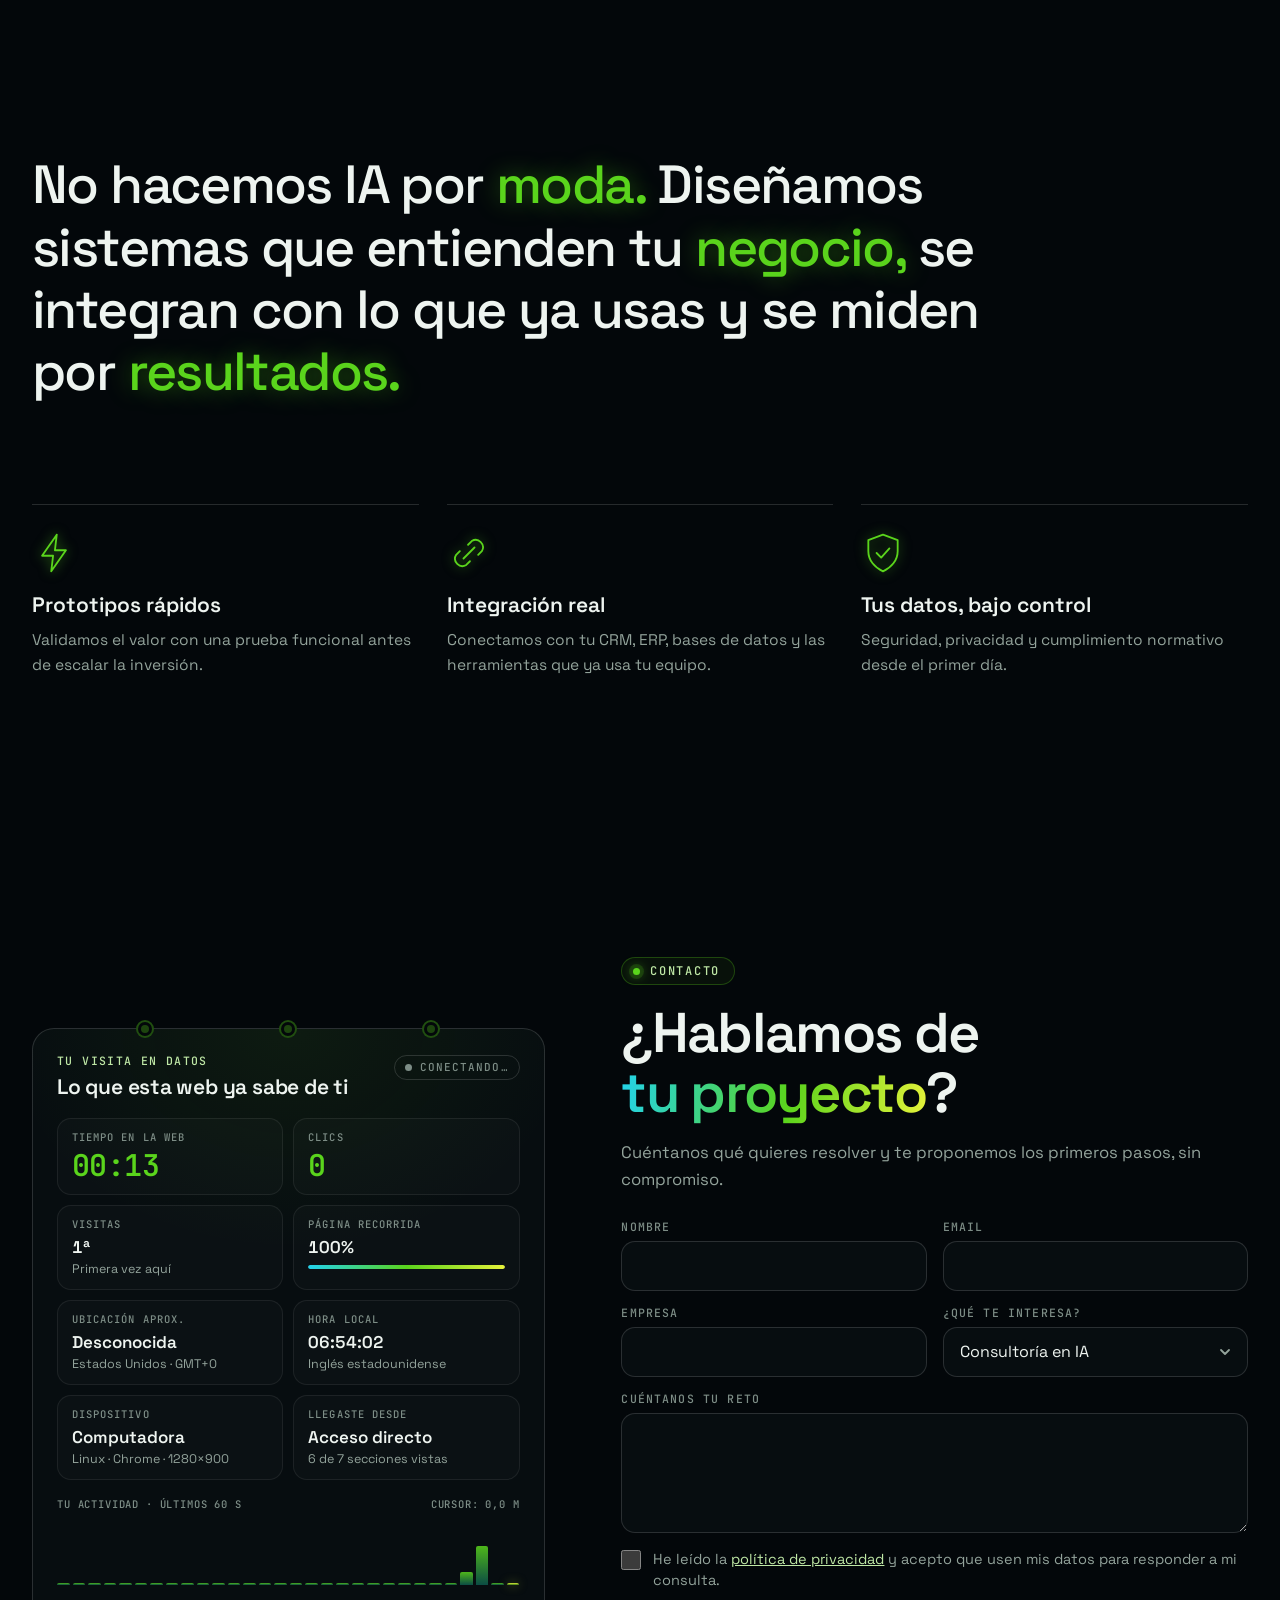
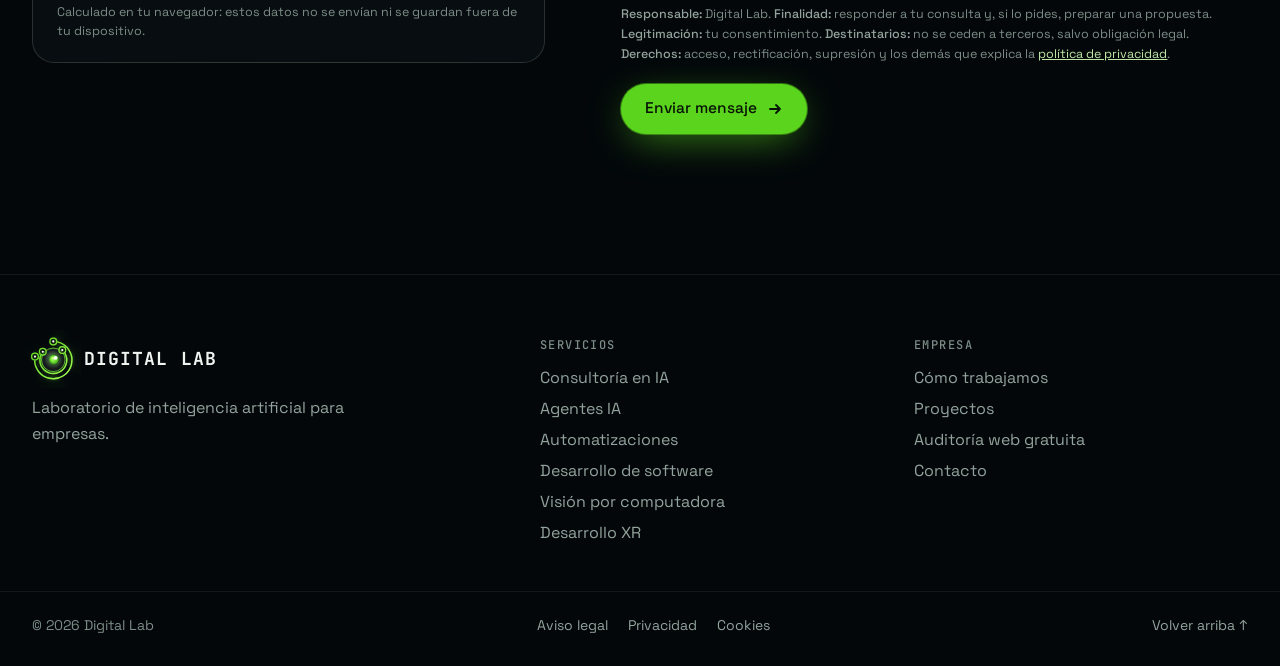
==== commit 71d66bbe: "Formulario de contacto: envío por correo con SMTP contacto/enviar.php valida en el servidor, descart" ====
--- a/index.html
+++ b/index.html
@@ -588,6 +588,6 @@
   <script src="js/hero-animation.js?v=20261016d"></script>
   <script src="js/logo-animations.js?v=20261016b"></script>
   <script src="js/text-build.js?v=20261016b"></script>
-  <script src="js/landing.js?v=20261016b"></script>
+  <script src="js/landing.js?v=20261021a"></script>
 </body>
 </html>
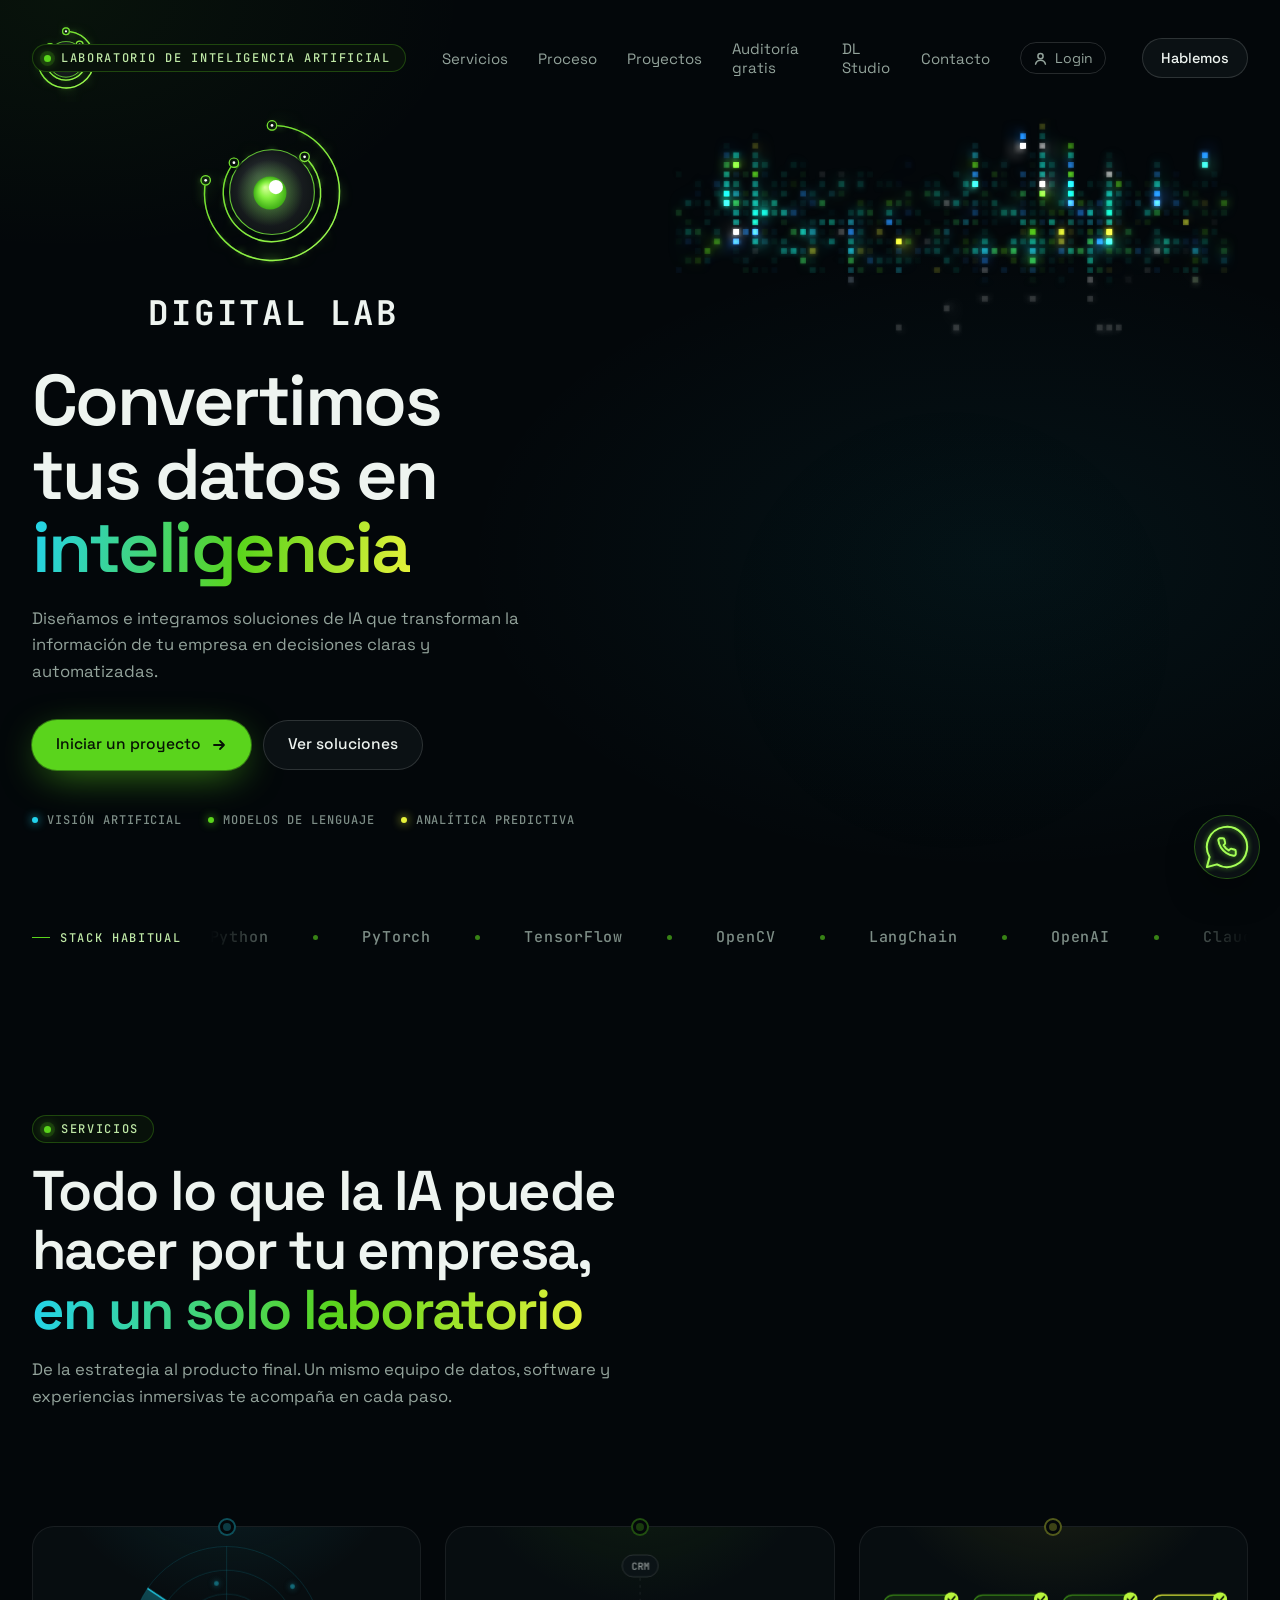
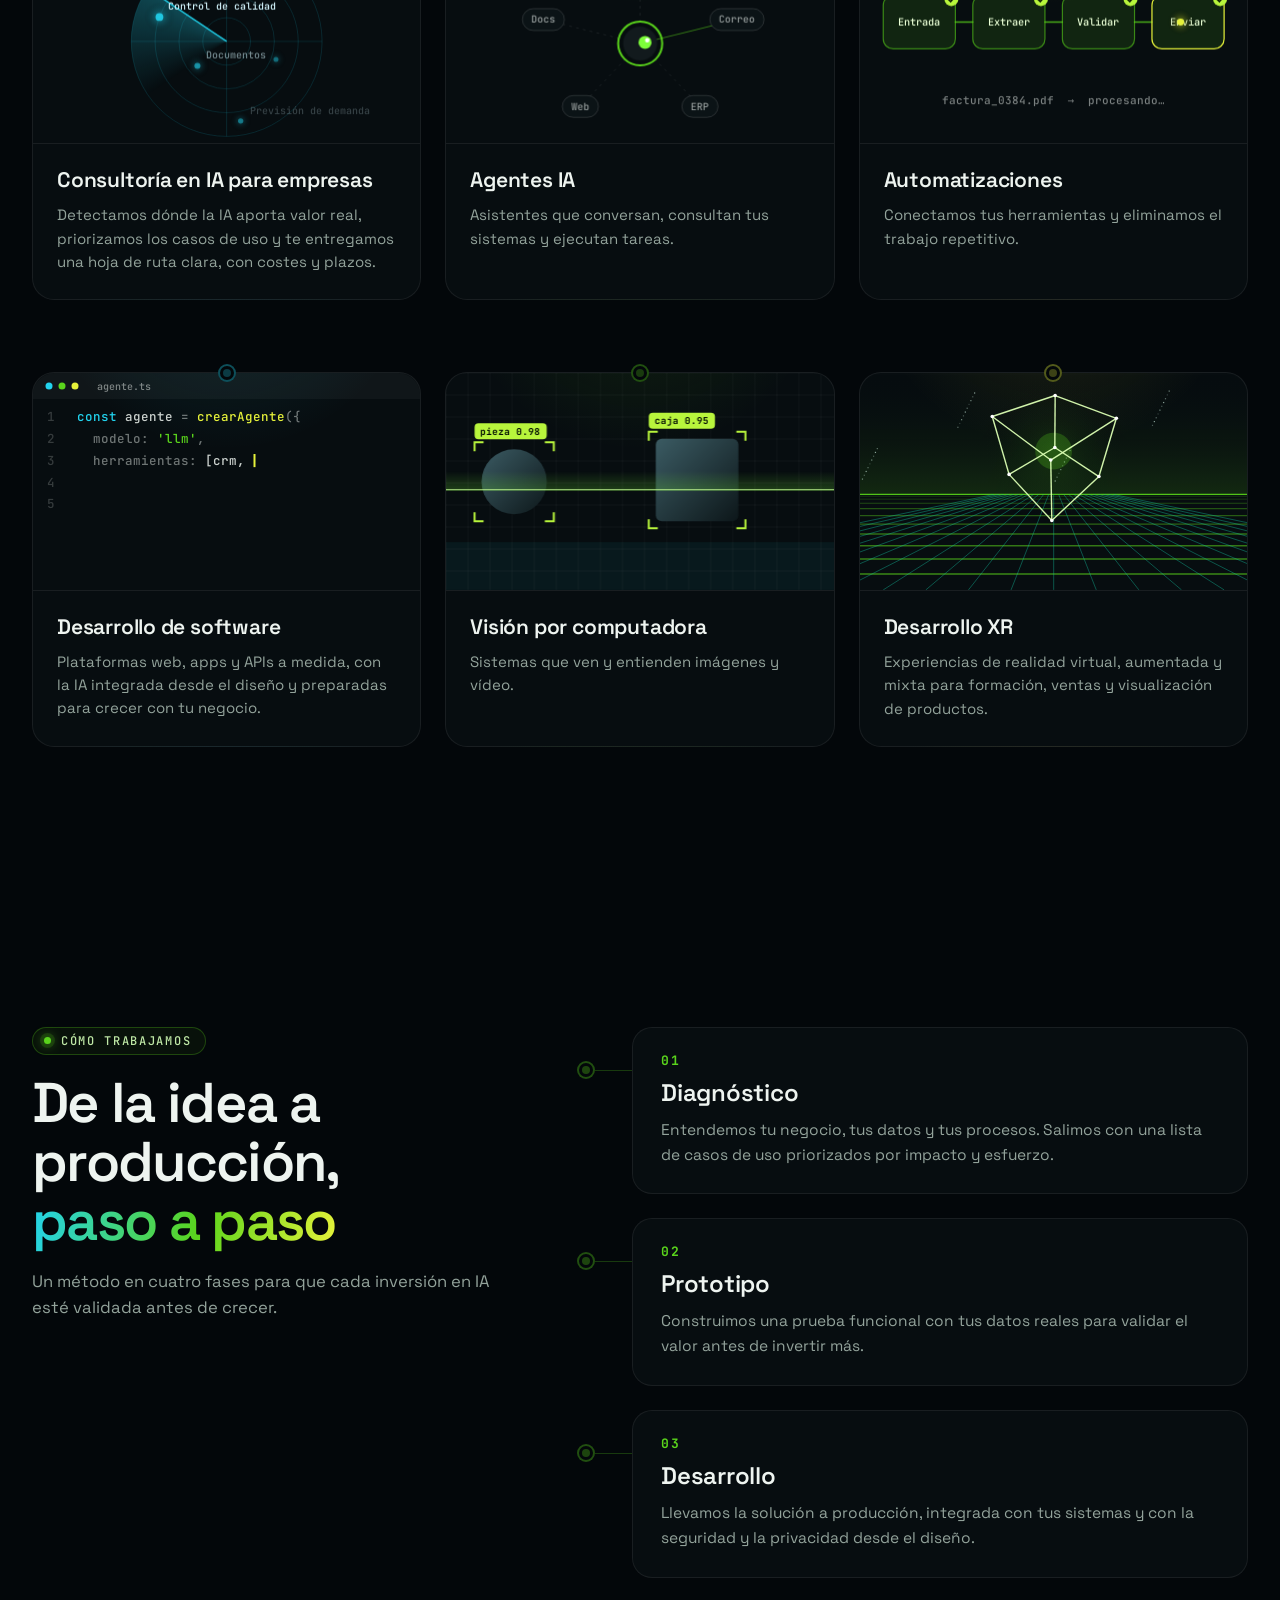
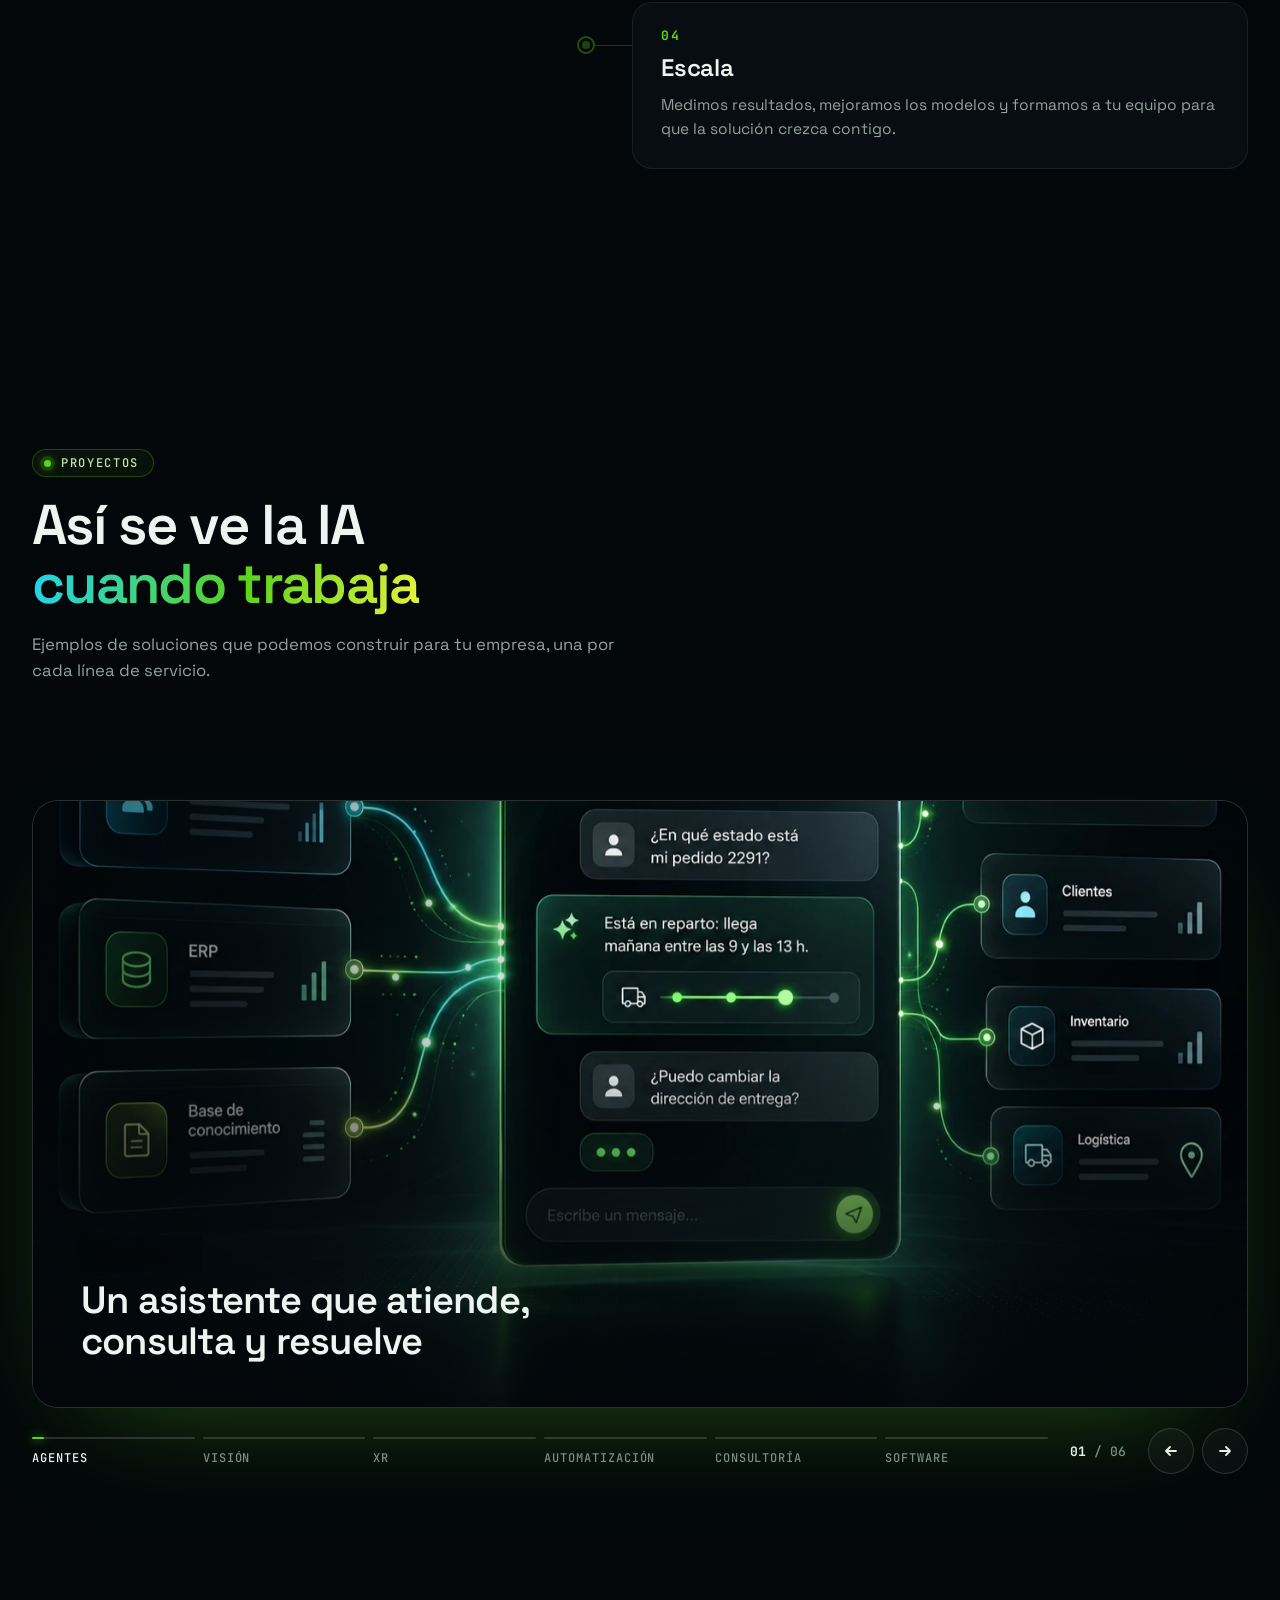
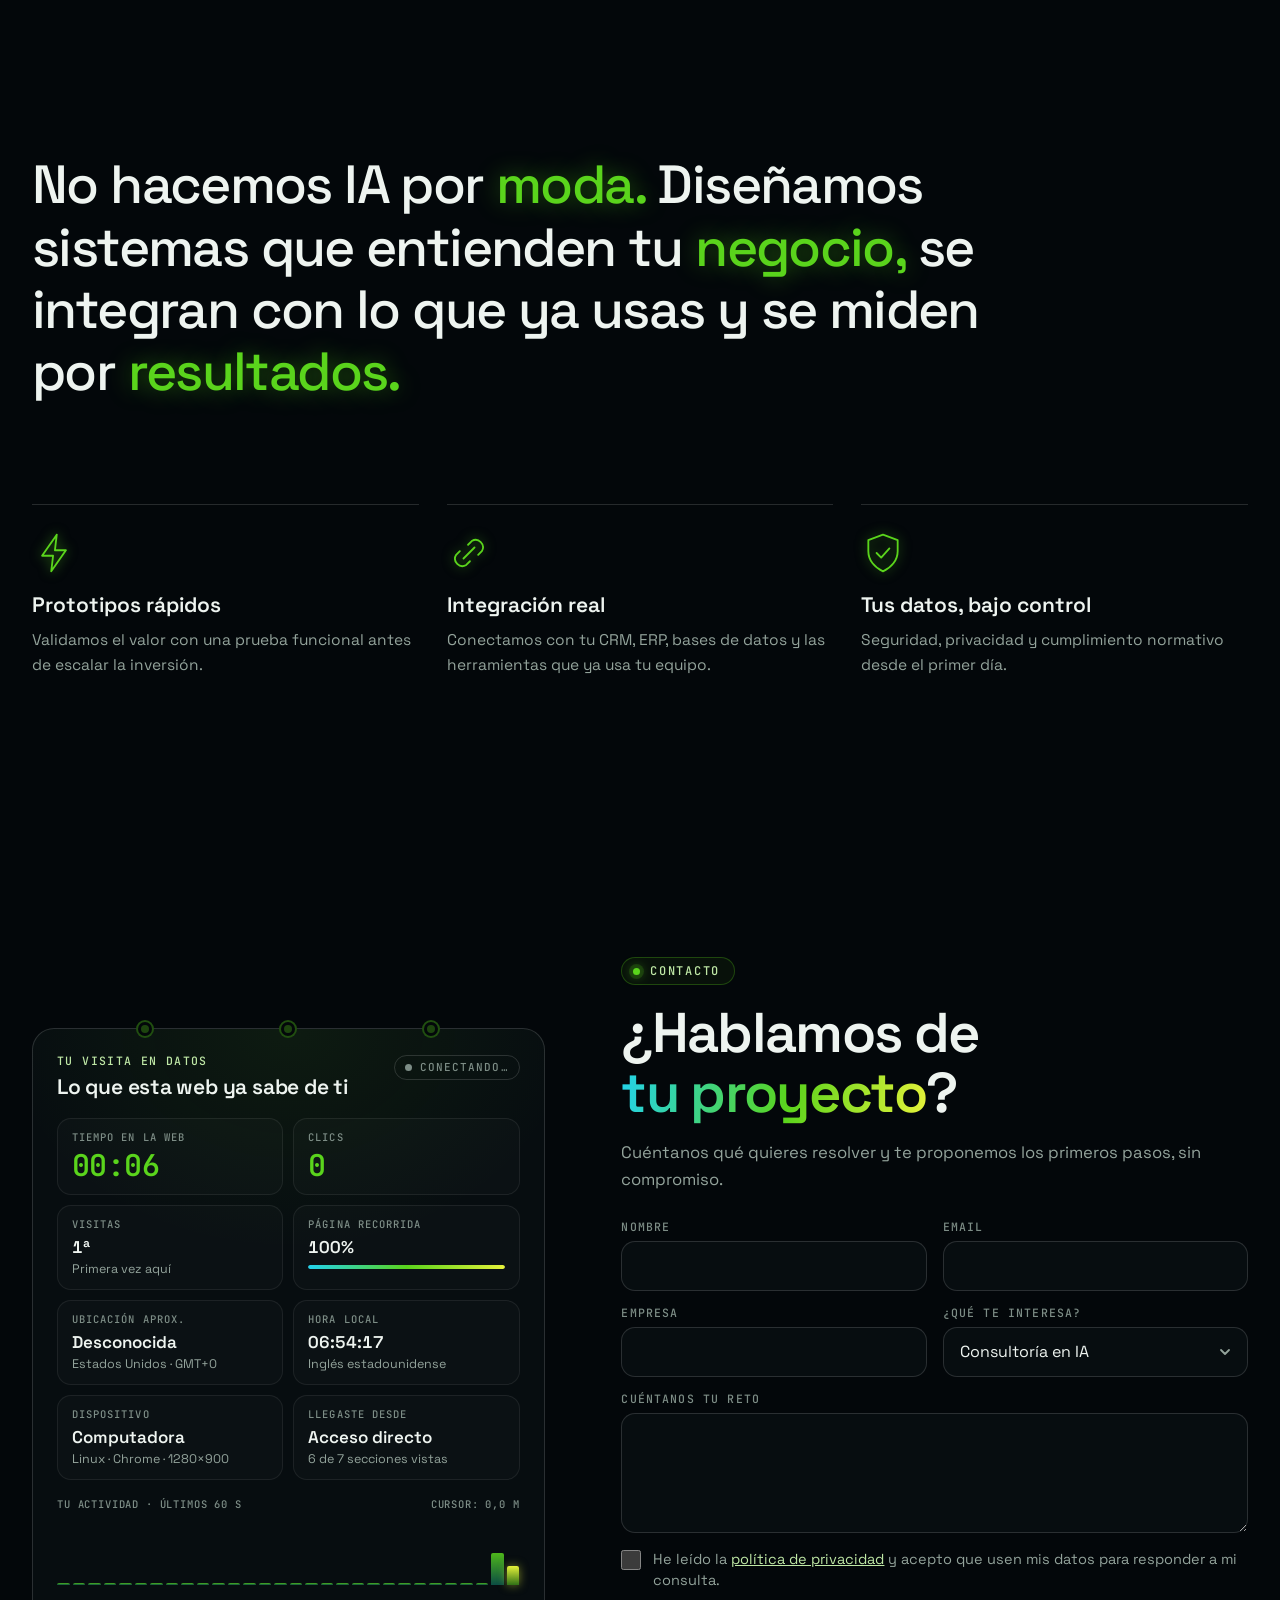
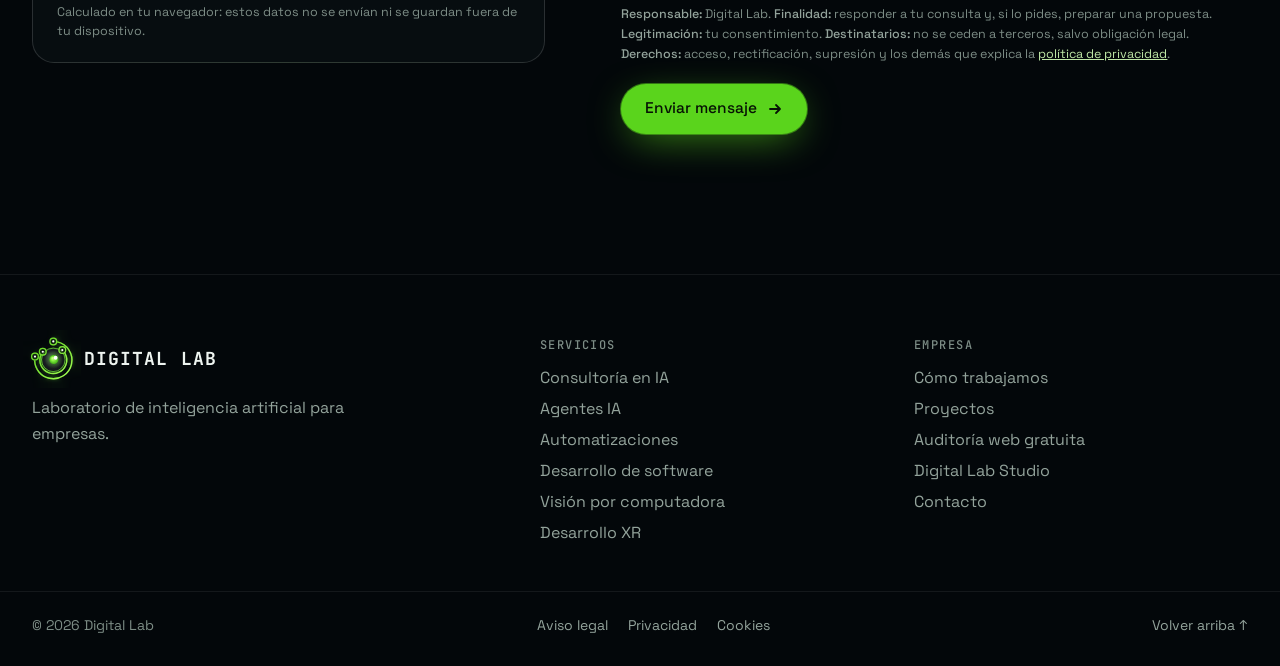
==== commit 51cd5613: "Añade la página de Digital Lab Studio y mejora el rendimiento móvil - /studio/: el CEO y seis especi" ====
--- a/index.html
+++ b/index.html
@@ -113,6 +113,7 @@
         <a href="#proceso">Proceso</a>
         <a href="#proyectos">Proyectos</a>
         <a href="auditoria/">Auditoría gratis</a>
+        <a href="studio/">DL Studio</a>
         <a href="#contacto">Contacto</a>
         <!-- Panel de administración: login/ comprueba el acceso en el servidor y lleva al Organigrama de Digital Lab -->
         <a class="nav__login" href="login/" aria-label="Login: panel de administración de Digital Lab">
@@ -142,7 +143,7 @@
             </div>
             <span class="rule" aria-hidden="true"></span>
           </div>
-          <h1 data-build>Convertimos tus datos en <span class="grad">inteligencia</span></h1>
+          <h1 data-build data-build-fast>Convertimos tus datos en <span class="grad">inteligencia</span></h1>
           <p class="lead reveal-in" style="--d:.45s">
             Diseñamos e integramos soluciones de IA que transforman la información
             de tu empresa en decisiones claras y automatizadas.
@@ -553,6 +554,7 @@
         <a href="#proceso">Cómo trabajamos</a>
         <a href="#proyectos">Proyectos</a>
         <a href="auditoria/">Auditoría web gratuita</a>
+        <a href="studio/">Digital Lab Studio</a>
         <a href="#contacto">Contacto</a>
       </nav>
     </div>
@@ -585,9 +587,9 @@
     </a>
   </div>
 
-  <script src="js/hero-animation.js?v=20261016d"></script>
-  <script src="js/logo-animations.js?v=20261016b"></script>
-  <script src="js/text-build.js?v=20261016b"></script>
-  <script src="js/landing.js?v=20261021a"></script>
+  <script src="js/hero-animation.js?v=20261023b"></script>
+  <script src="js/logo-animations.js?v=20261023b"></script>
+  <script src="js/text-build.js?v=20261023b"></script>
+  <script src="js/landing.js?v=20261023b"></script>
 </body>
 </html>
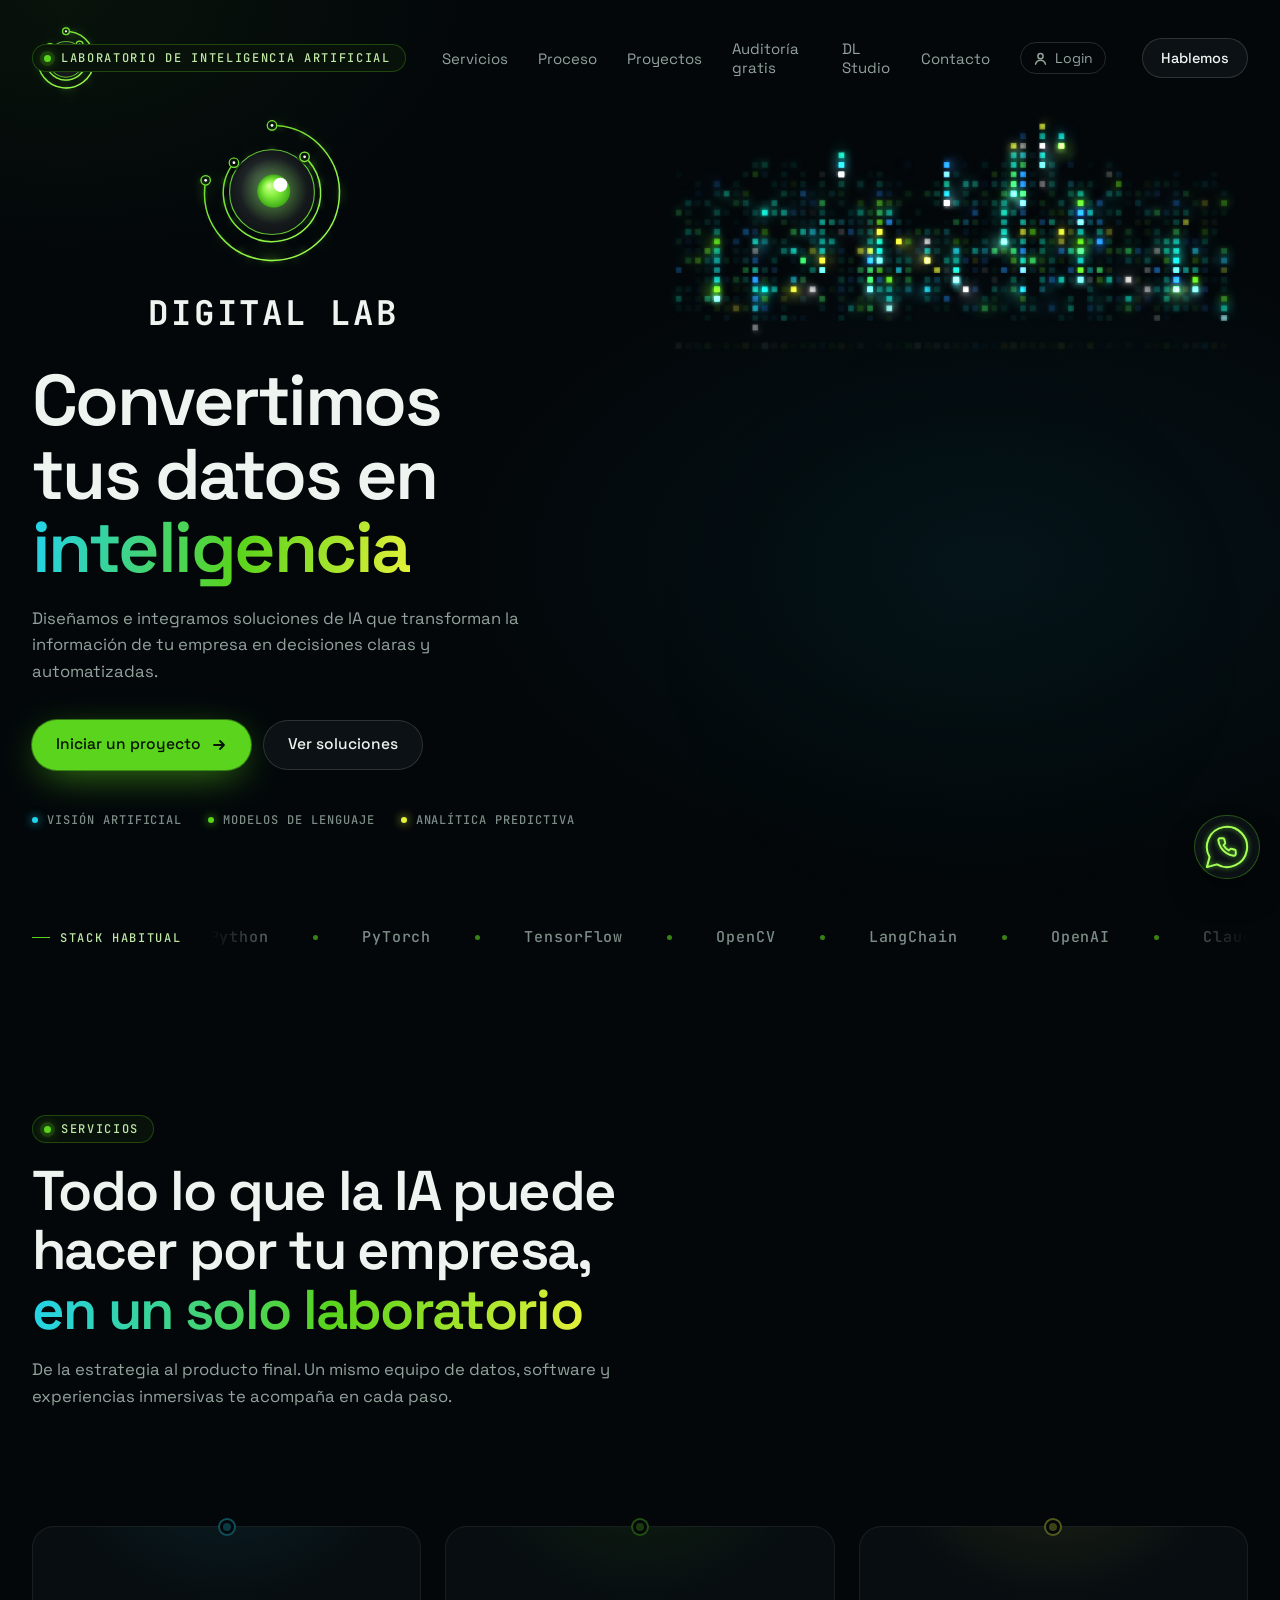
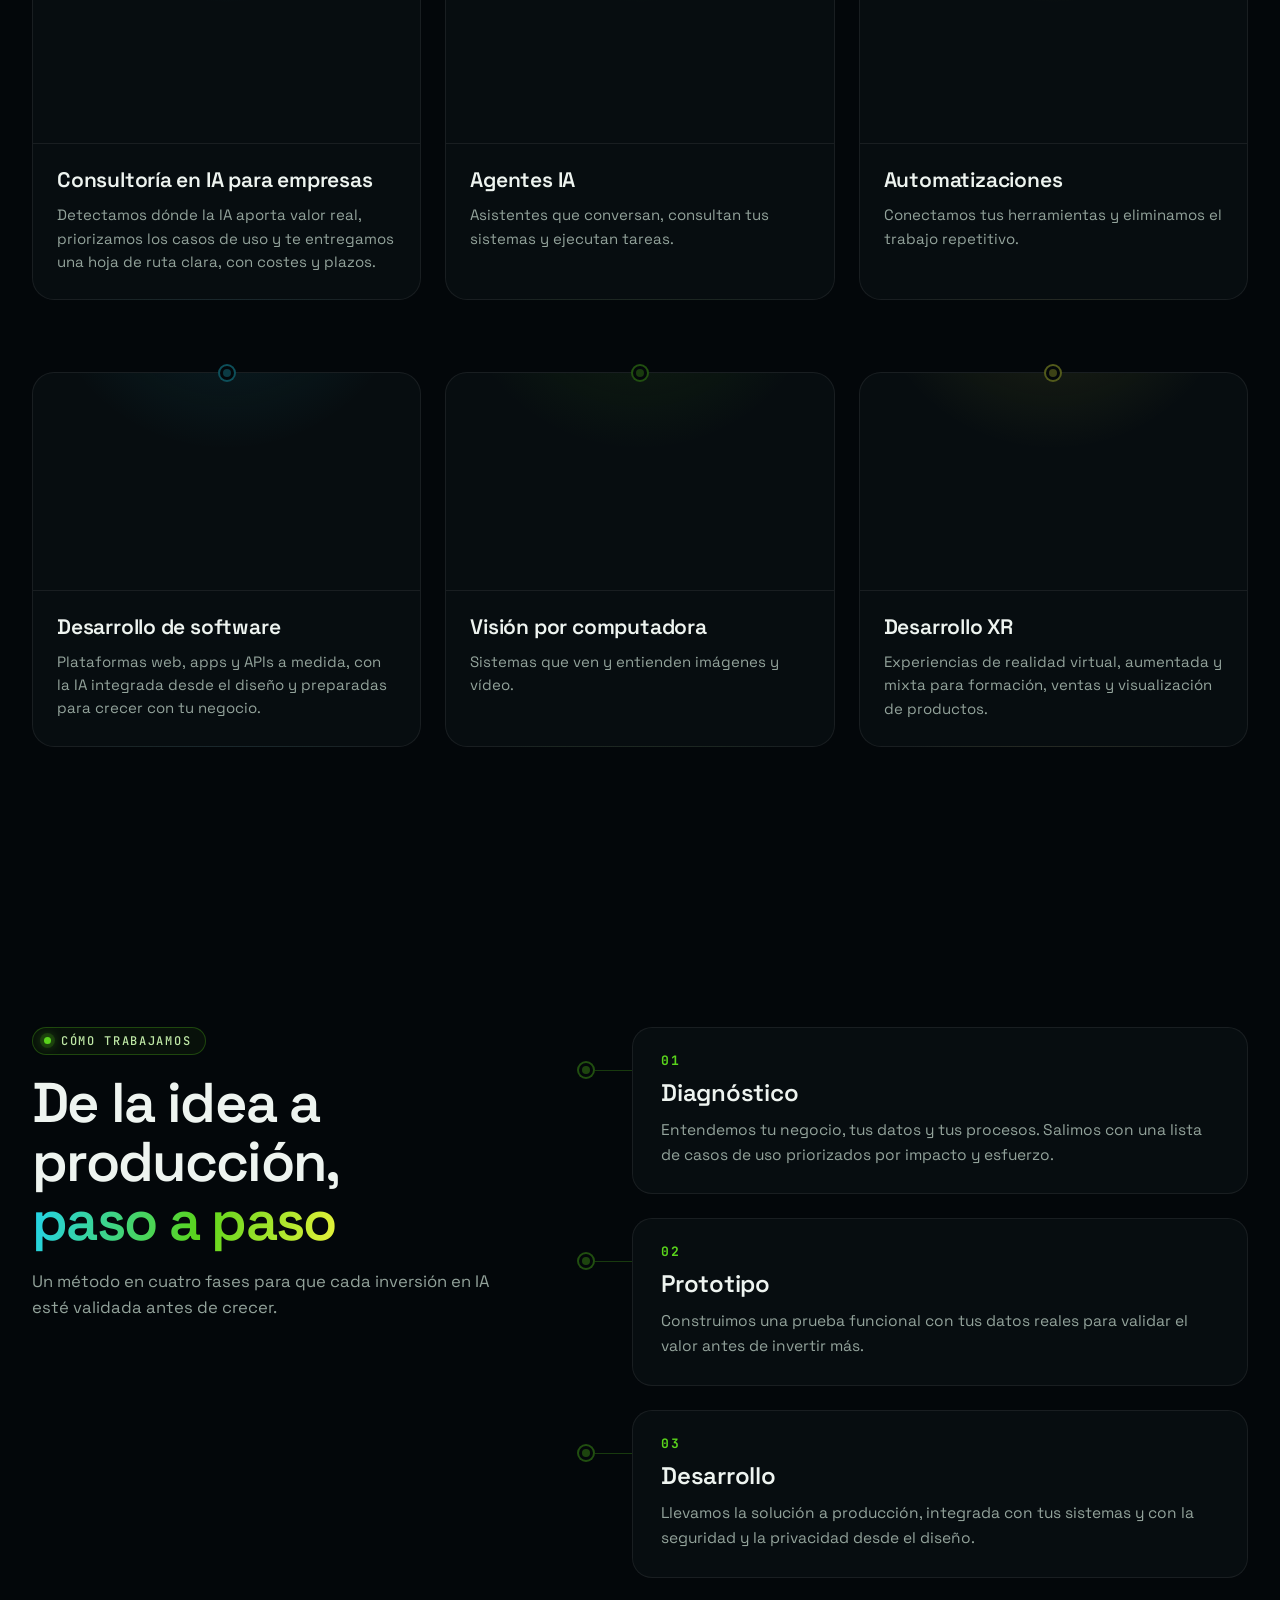
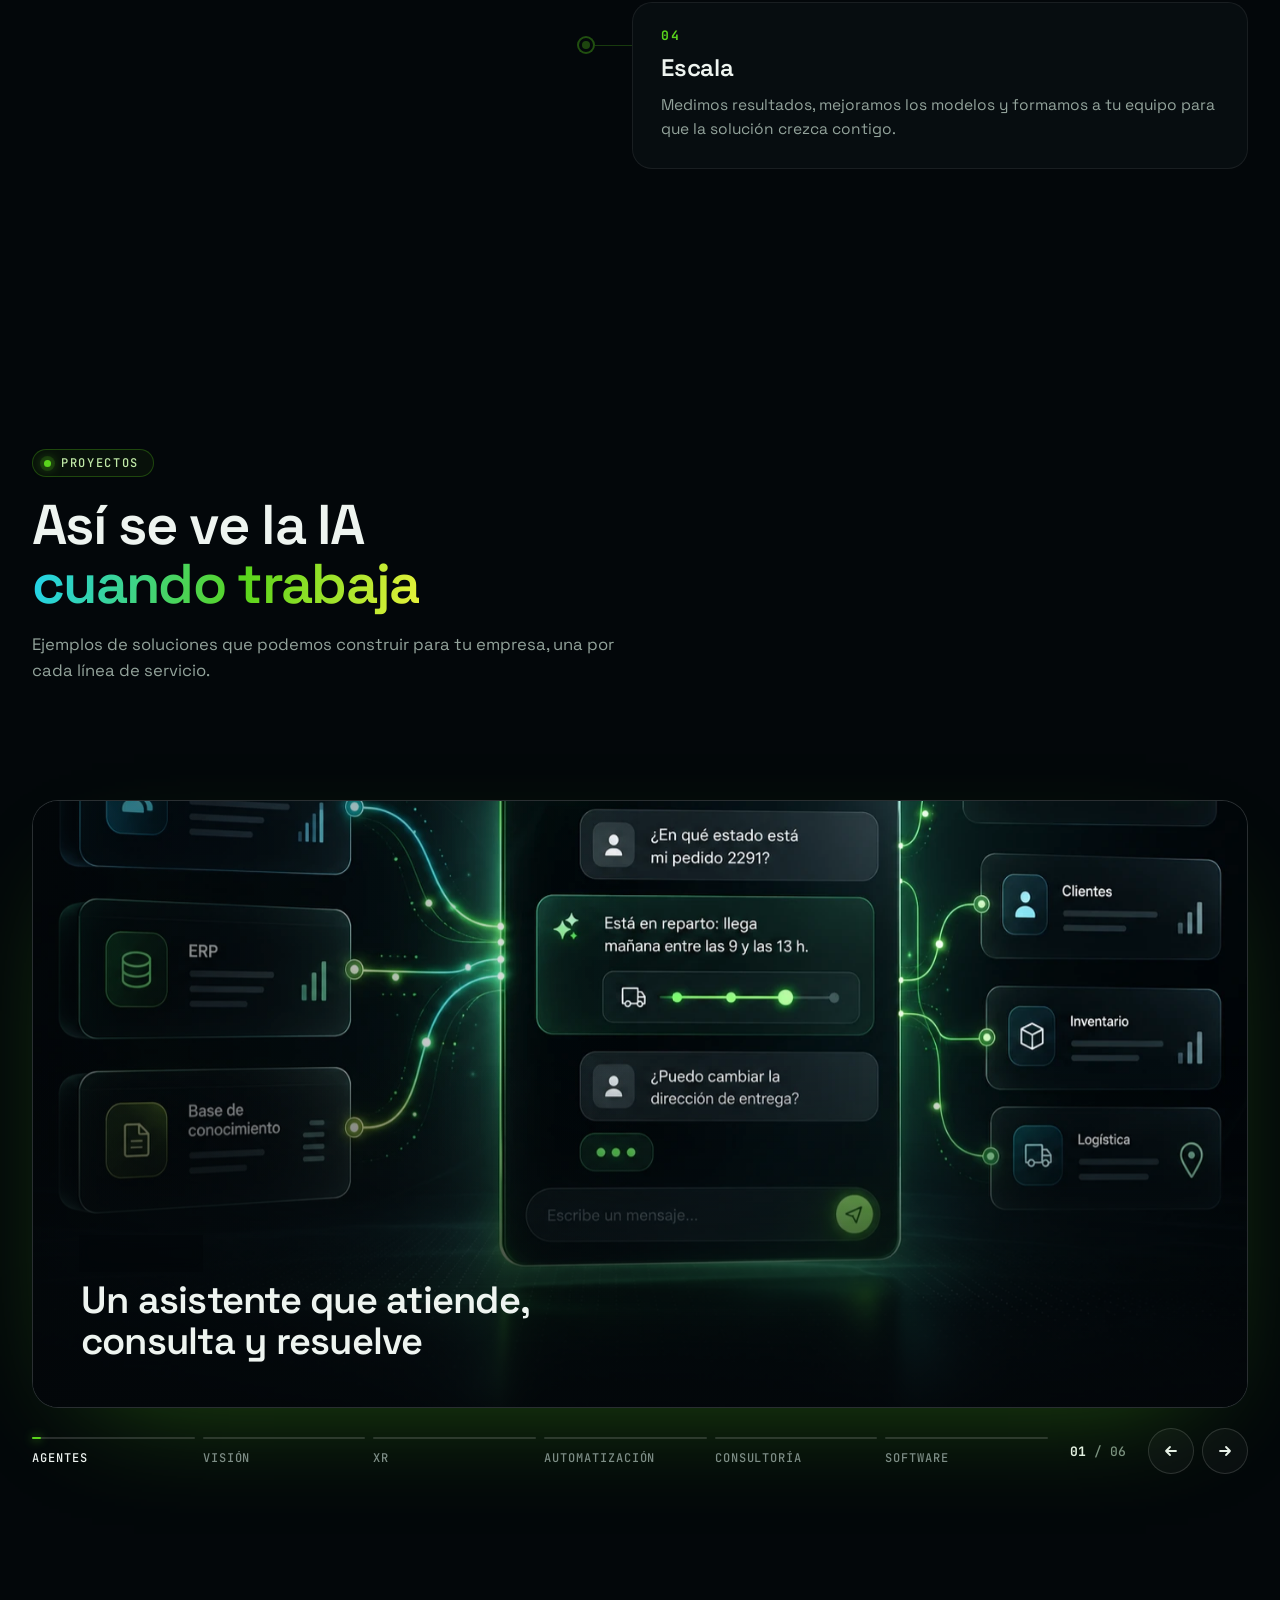
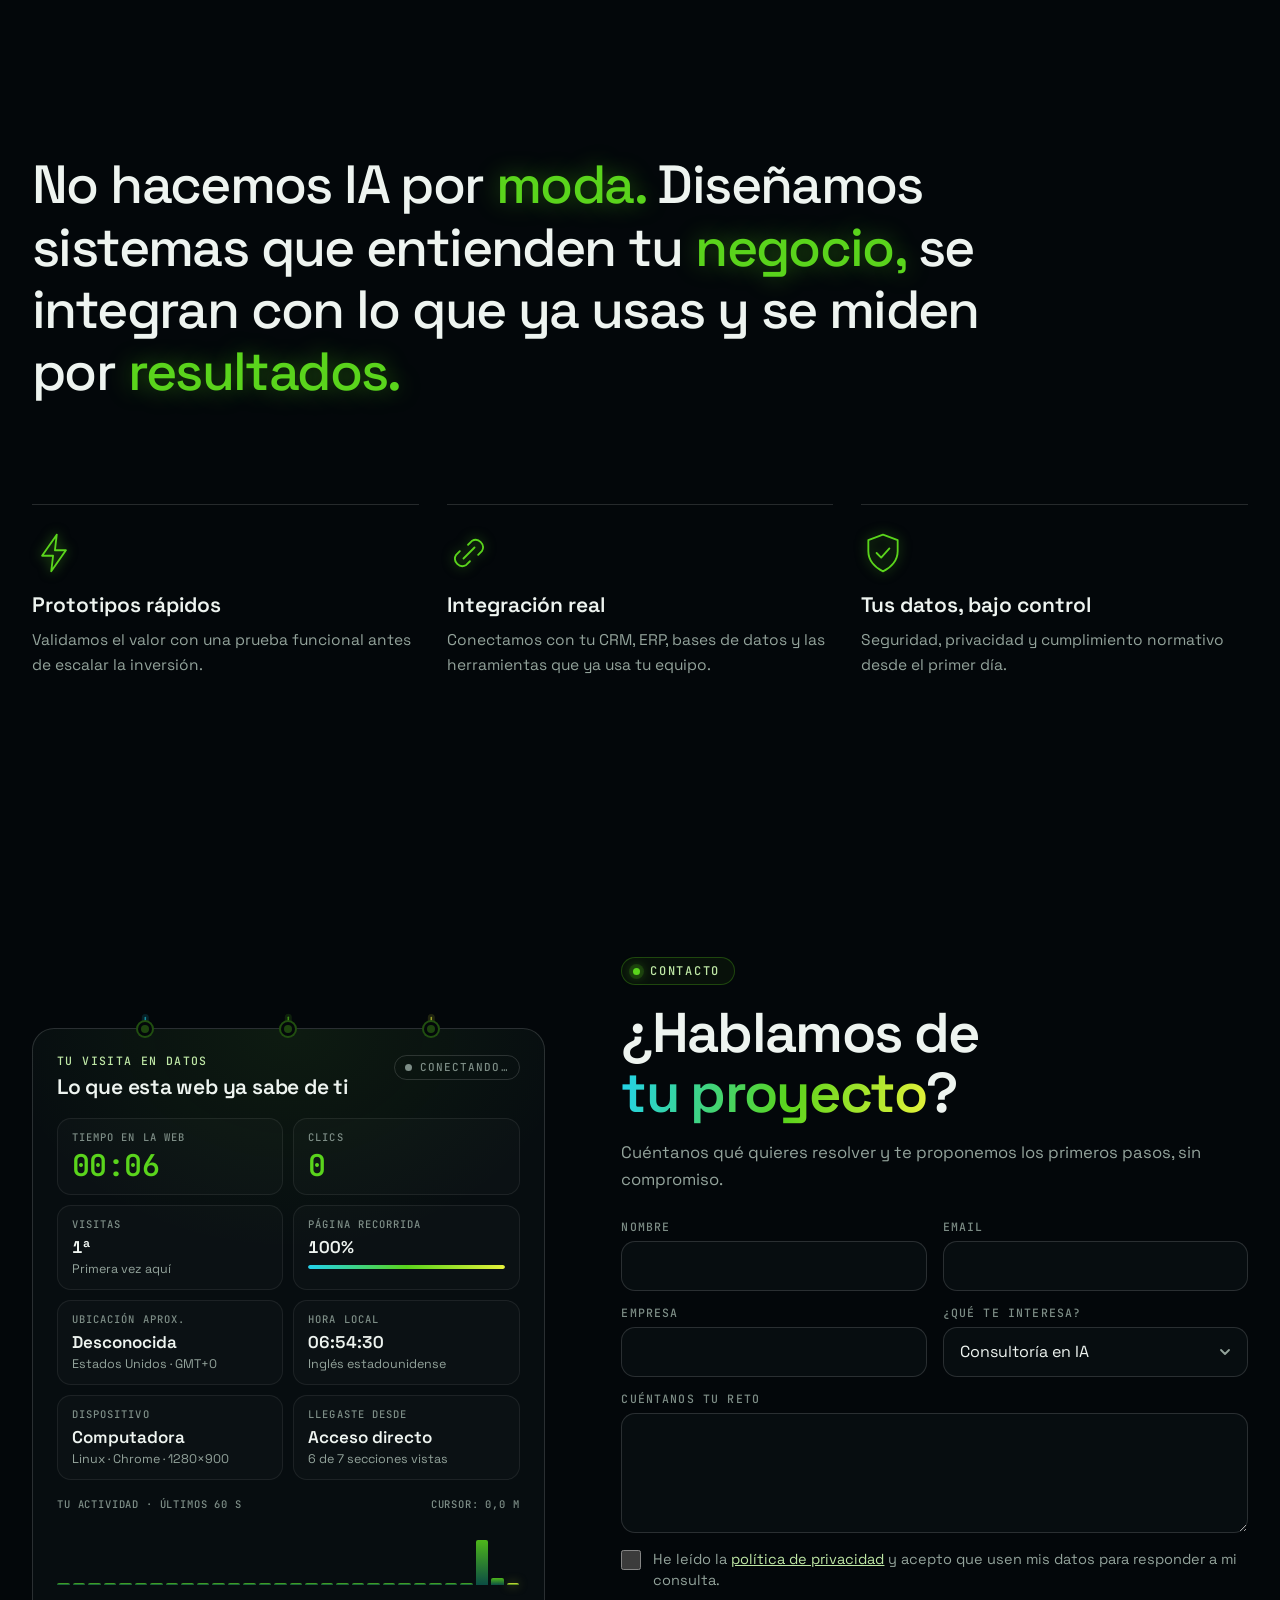
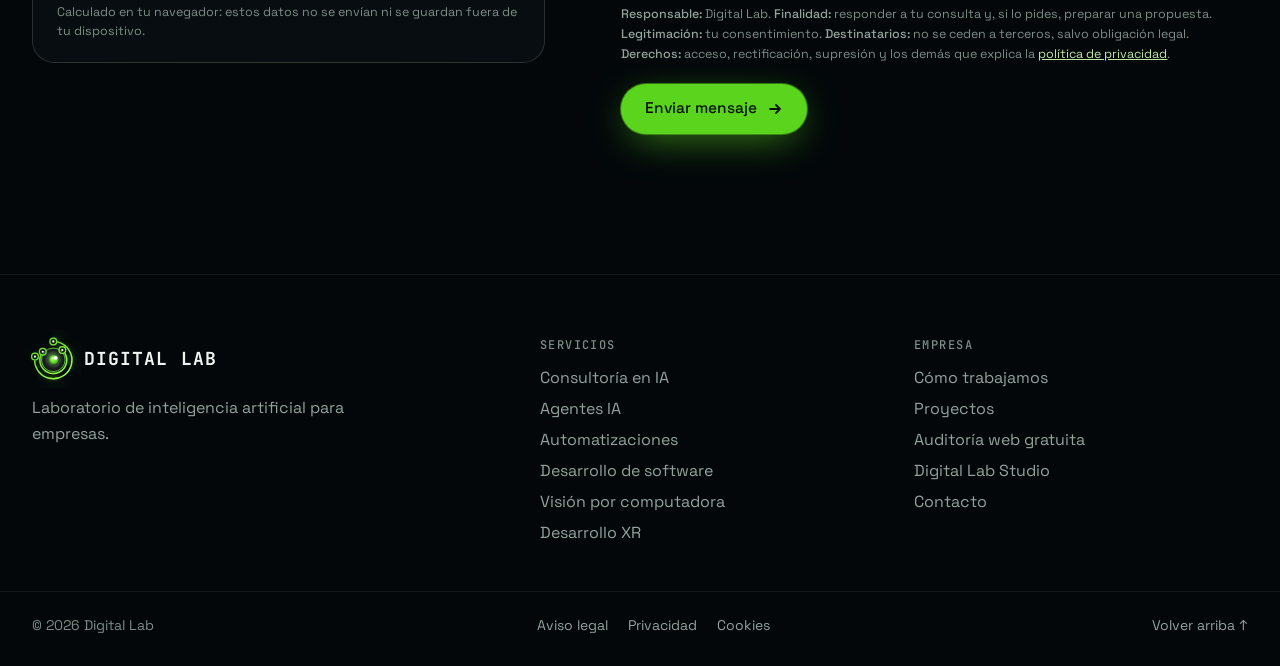
==== commit ac0c0288: "Panel de estadísticas propio en /panel/ con login, medición sin cookies Recolector (r.php) y script " ====
--- a/index.html
+++ b/index.html
@@ -591,5 +591,6 @@
   <script src="js/logo-animations.js?v=20261023b"></script>
   <script src="js/text-build.js?v=20261023b"></script>
   <script src="js/landing.js?v=20261023b"></script>
+  <script src="/js/analitica.js?v=20261026a" defer></script>
 </body>
 </html>
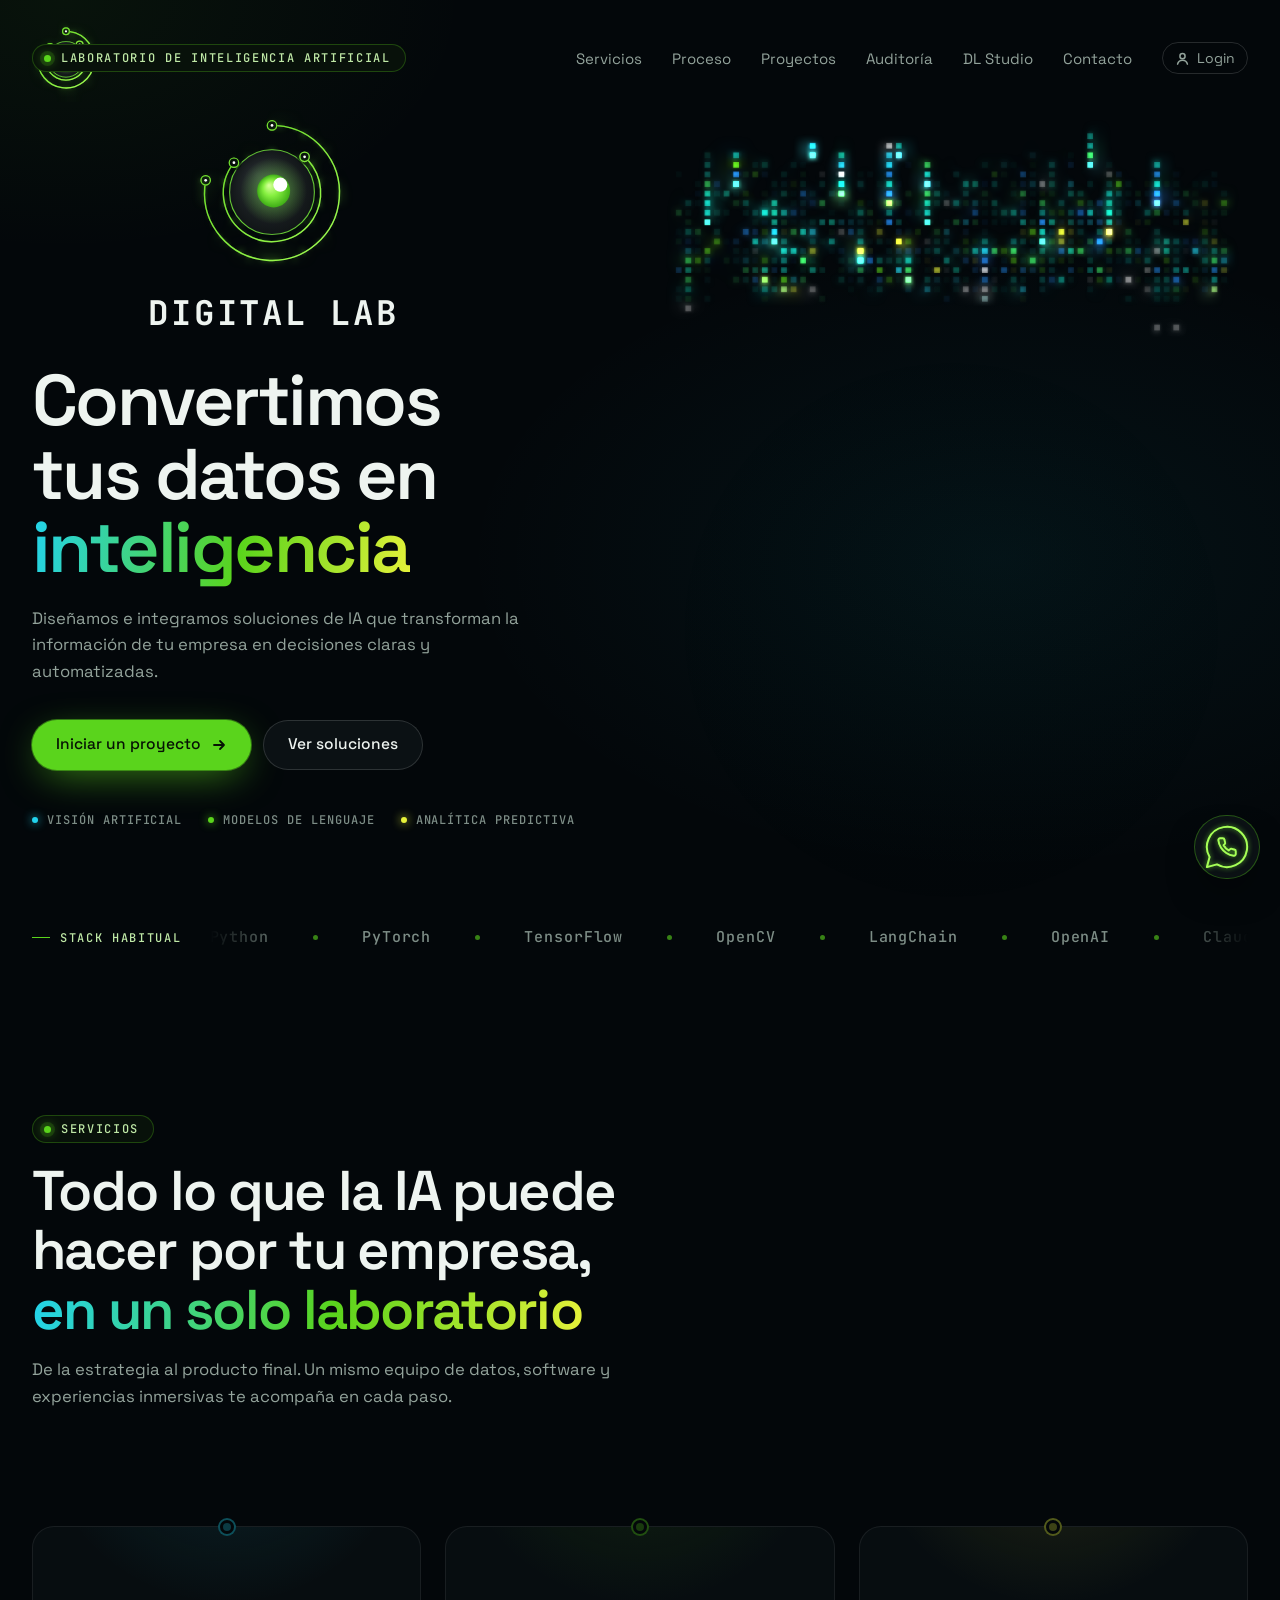
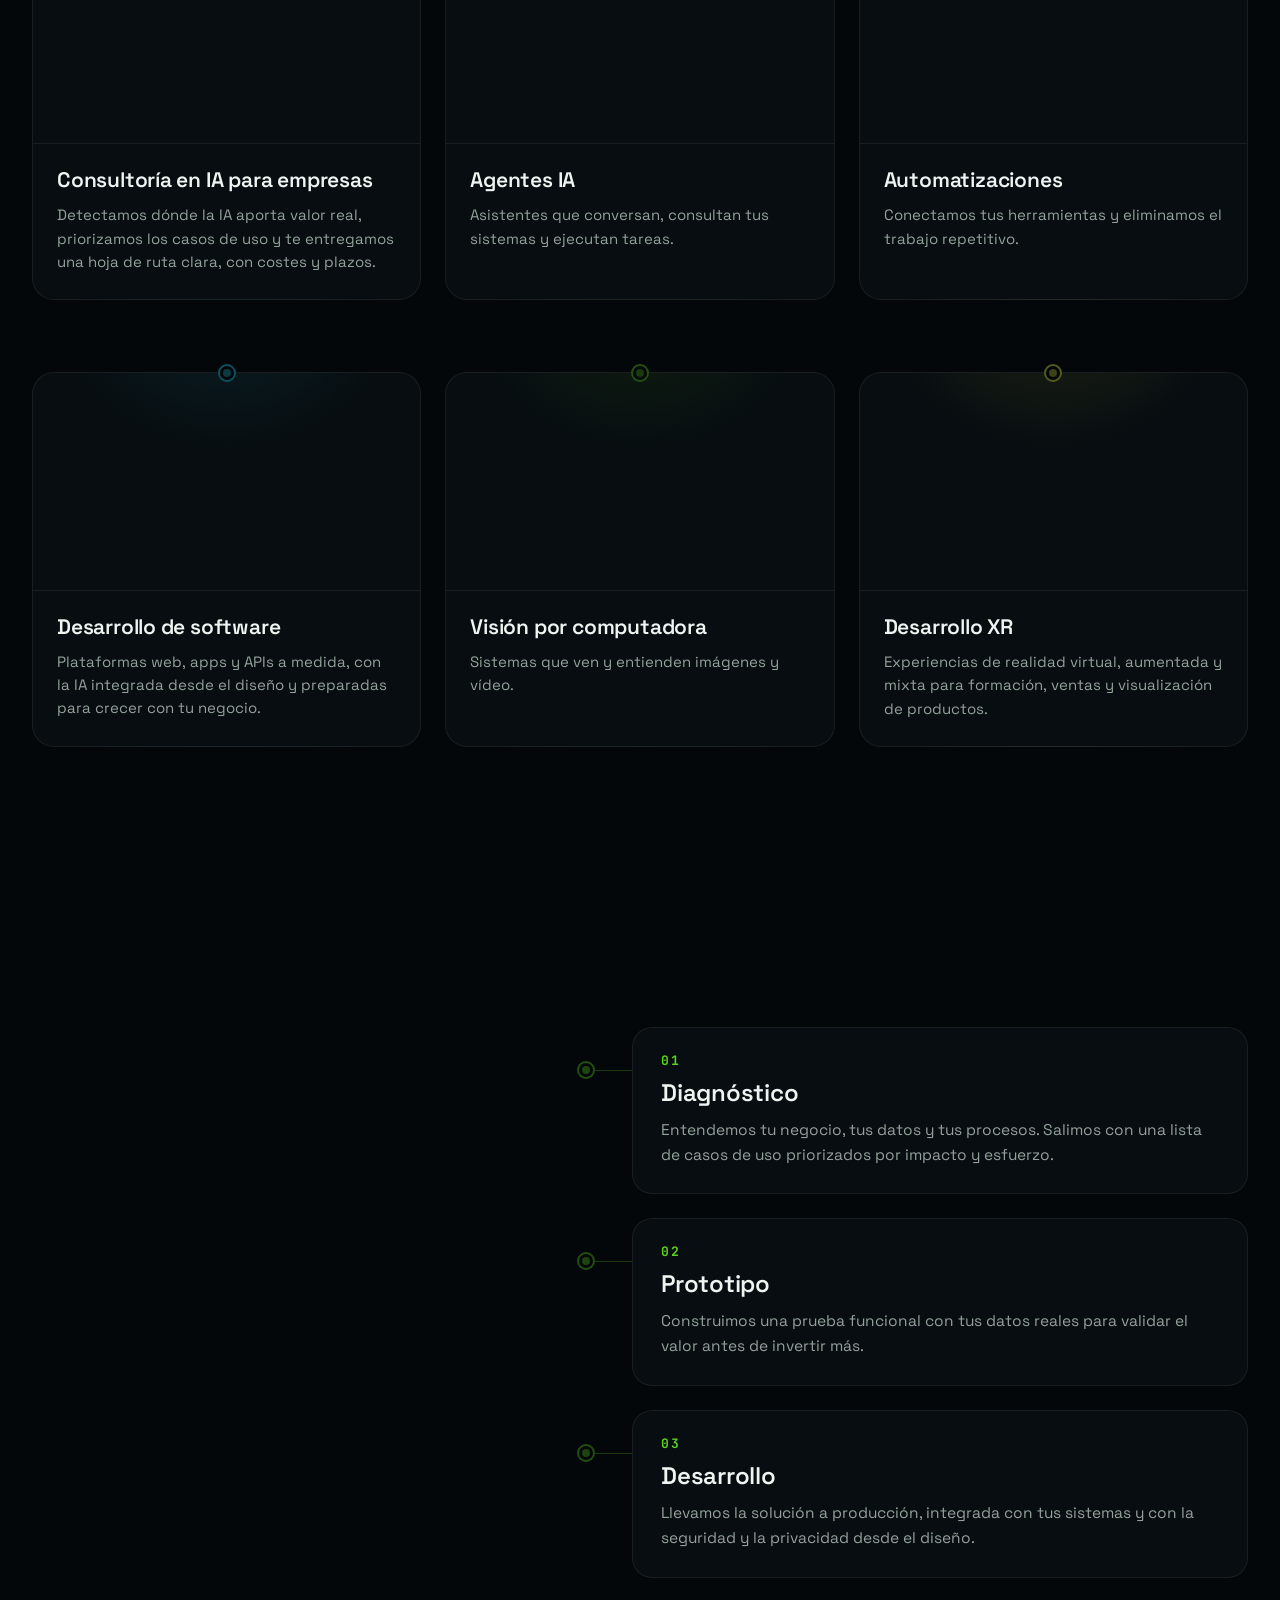
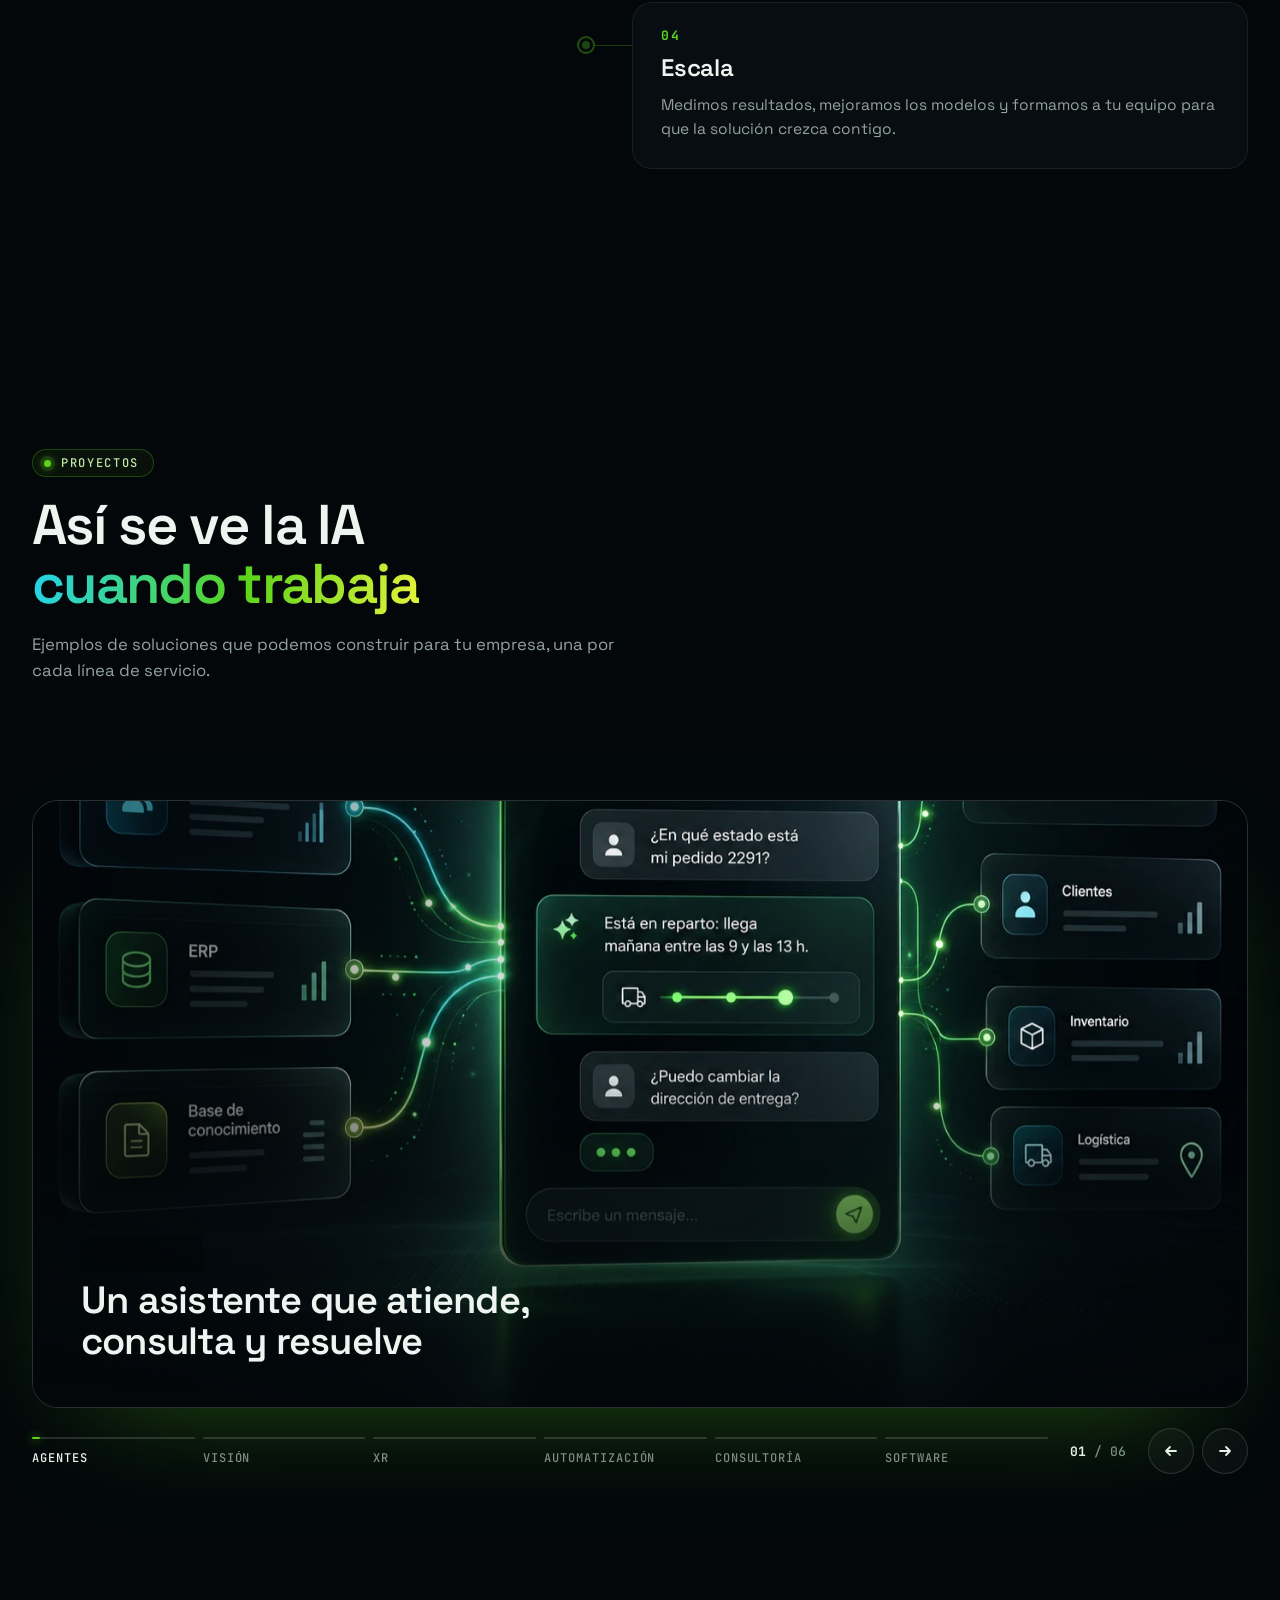
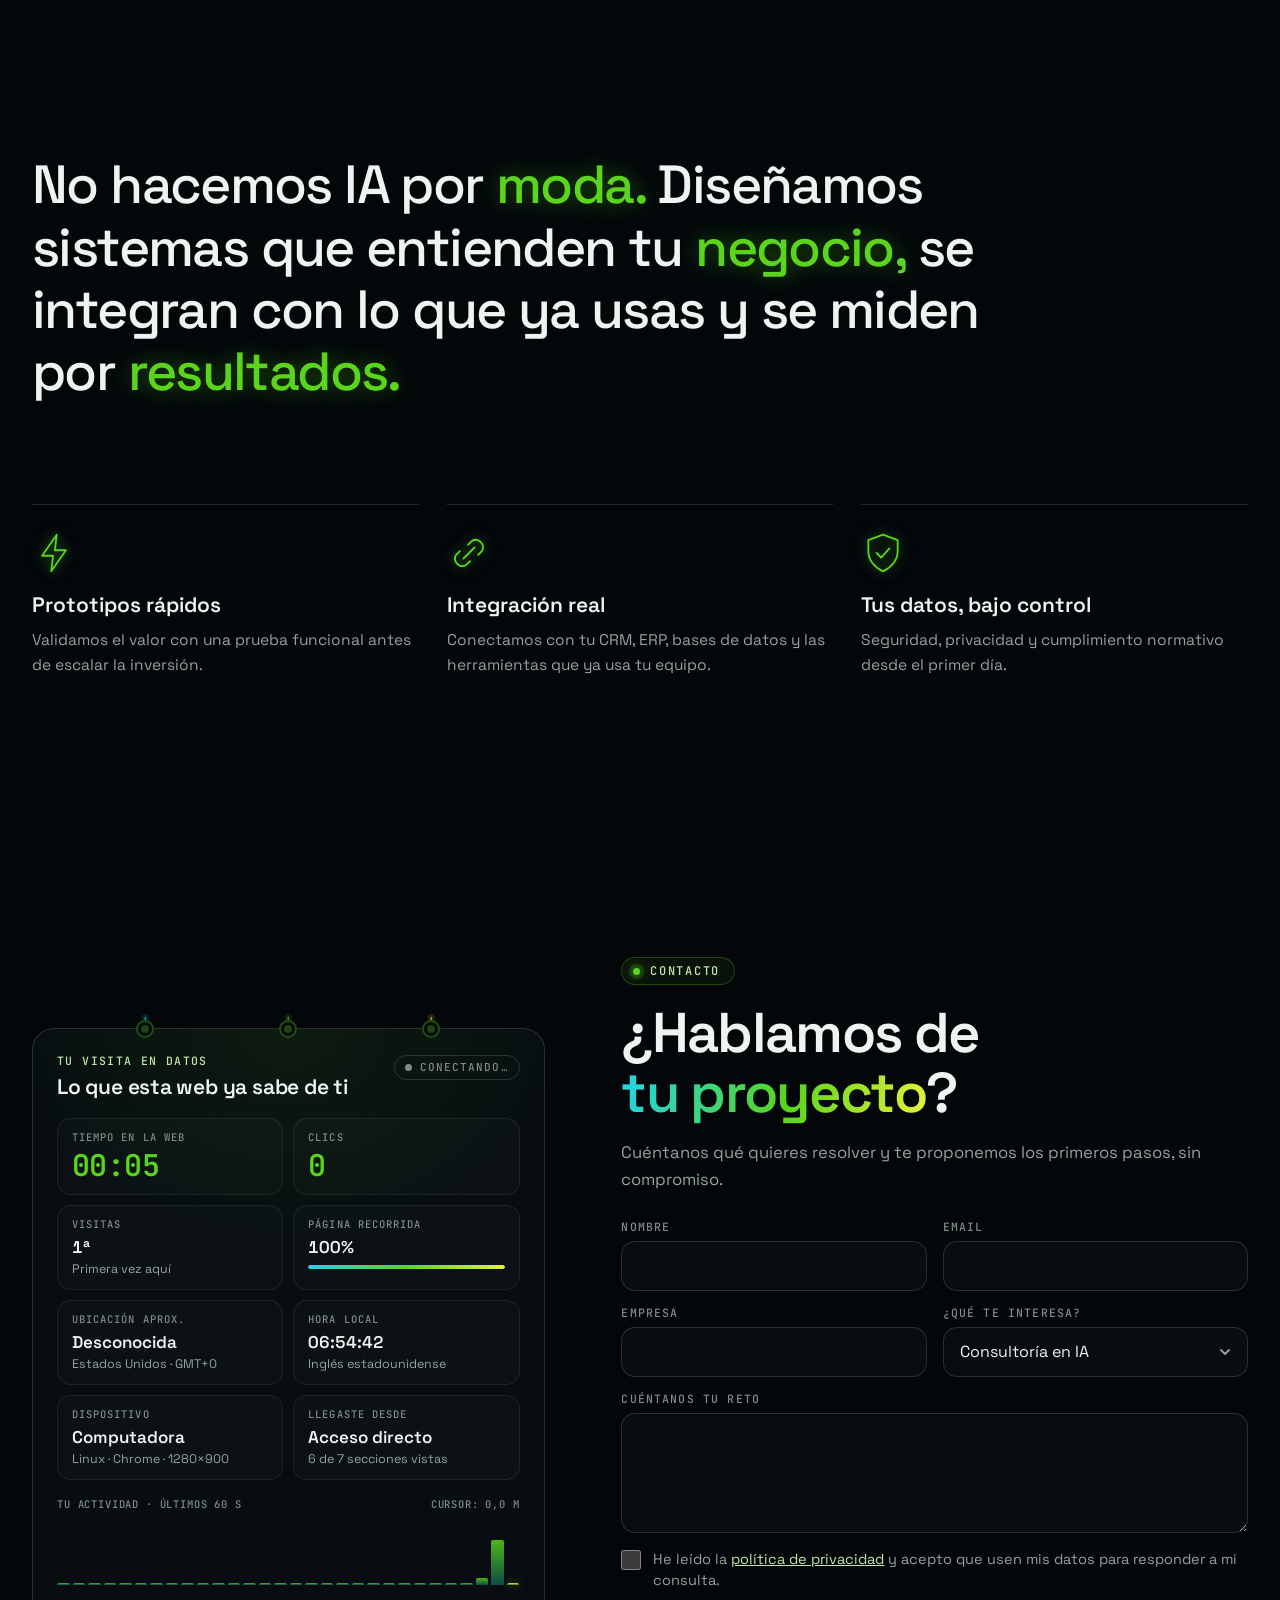
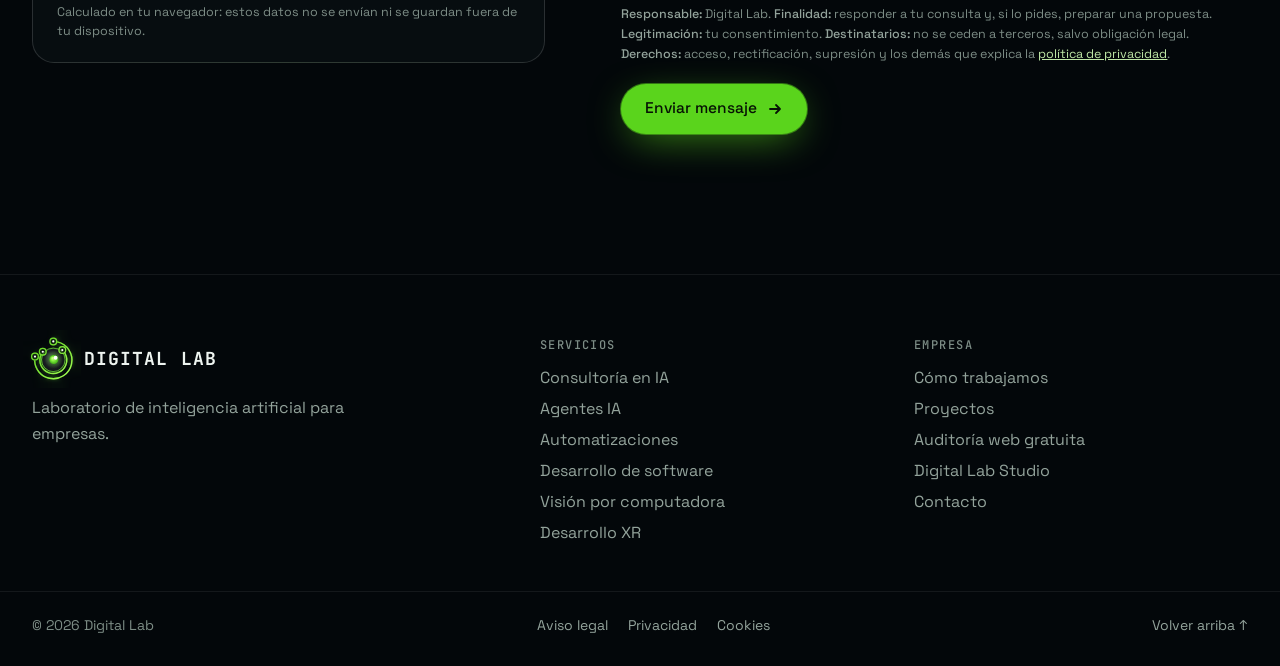
==== commit 8654209e: "Menú sin «gratis» ni «Hablemos»; CEO de la página de Studio en su color del catálogo (azul) Co-Autho" ====
--- a/index.html
+++ b/index.html
@@ -112,7 +112,7 @@
         <a href="#servicios">Servicios</a>
         <a href="#proceso">Proceso</a>
         <a href="#proyectos">Proyectos</a>
-        <a href="auditoria/">Auditoría gratis</a>
+        <a href="auditoria/">Auditoría</a>
         <a href="studio/">DL Studio</a>
         <a href="#contacto">Contacto</a>
         <!-- Panel de administración: login/ comprueba el acceso en el servidor y lleva al Organigrama de Digital Lab -->
@@ -120,9 +120,7 @@
           <svg viewBox="0 0 16 16" fill="none" stroke="currentColor" stroke-width="1.6" stroke-linecap="round" stroke-linejoin="round" aria-hidden="true"><circle cx="8" cy="5.5" r="2.75"/><path d="M2.75 14c.6-2.6 2.7-4.25 5.25-4.25S12.65 11.4 13.25 14"/></svg>
           Login
         </a>
-        <a class="btn btn--primary btn--sm nav__menu-cta" href="#contacto">Hablemos</a>
       </nav>
-      <a class="btn btn--ghost btn--sm nav__cta" href="#contacto">Hablemos</a>
       <button class="nav__toggle" type="button" aria-expanded="false" aria-controls="menu" aria-label="Abrir menú">
         <span></span><span></span>
       </button>
